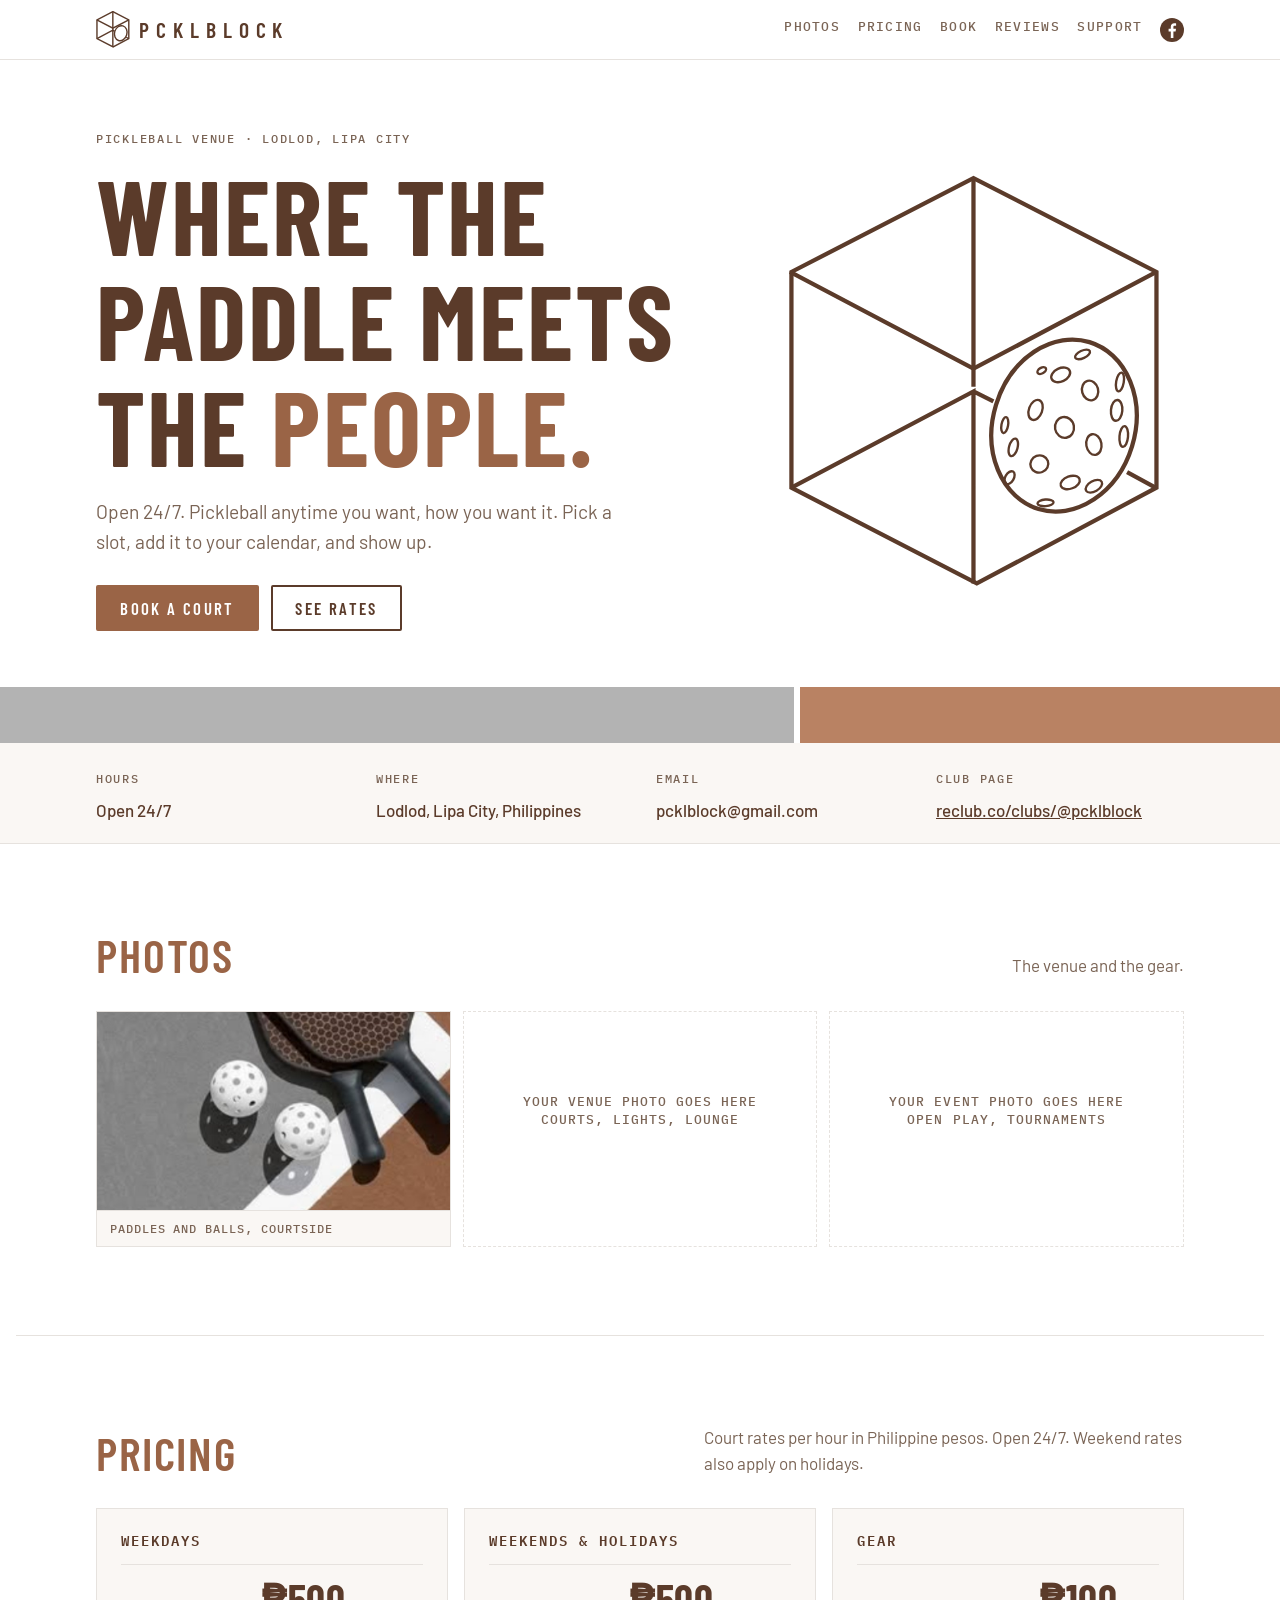
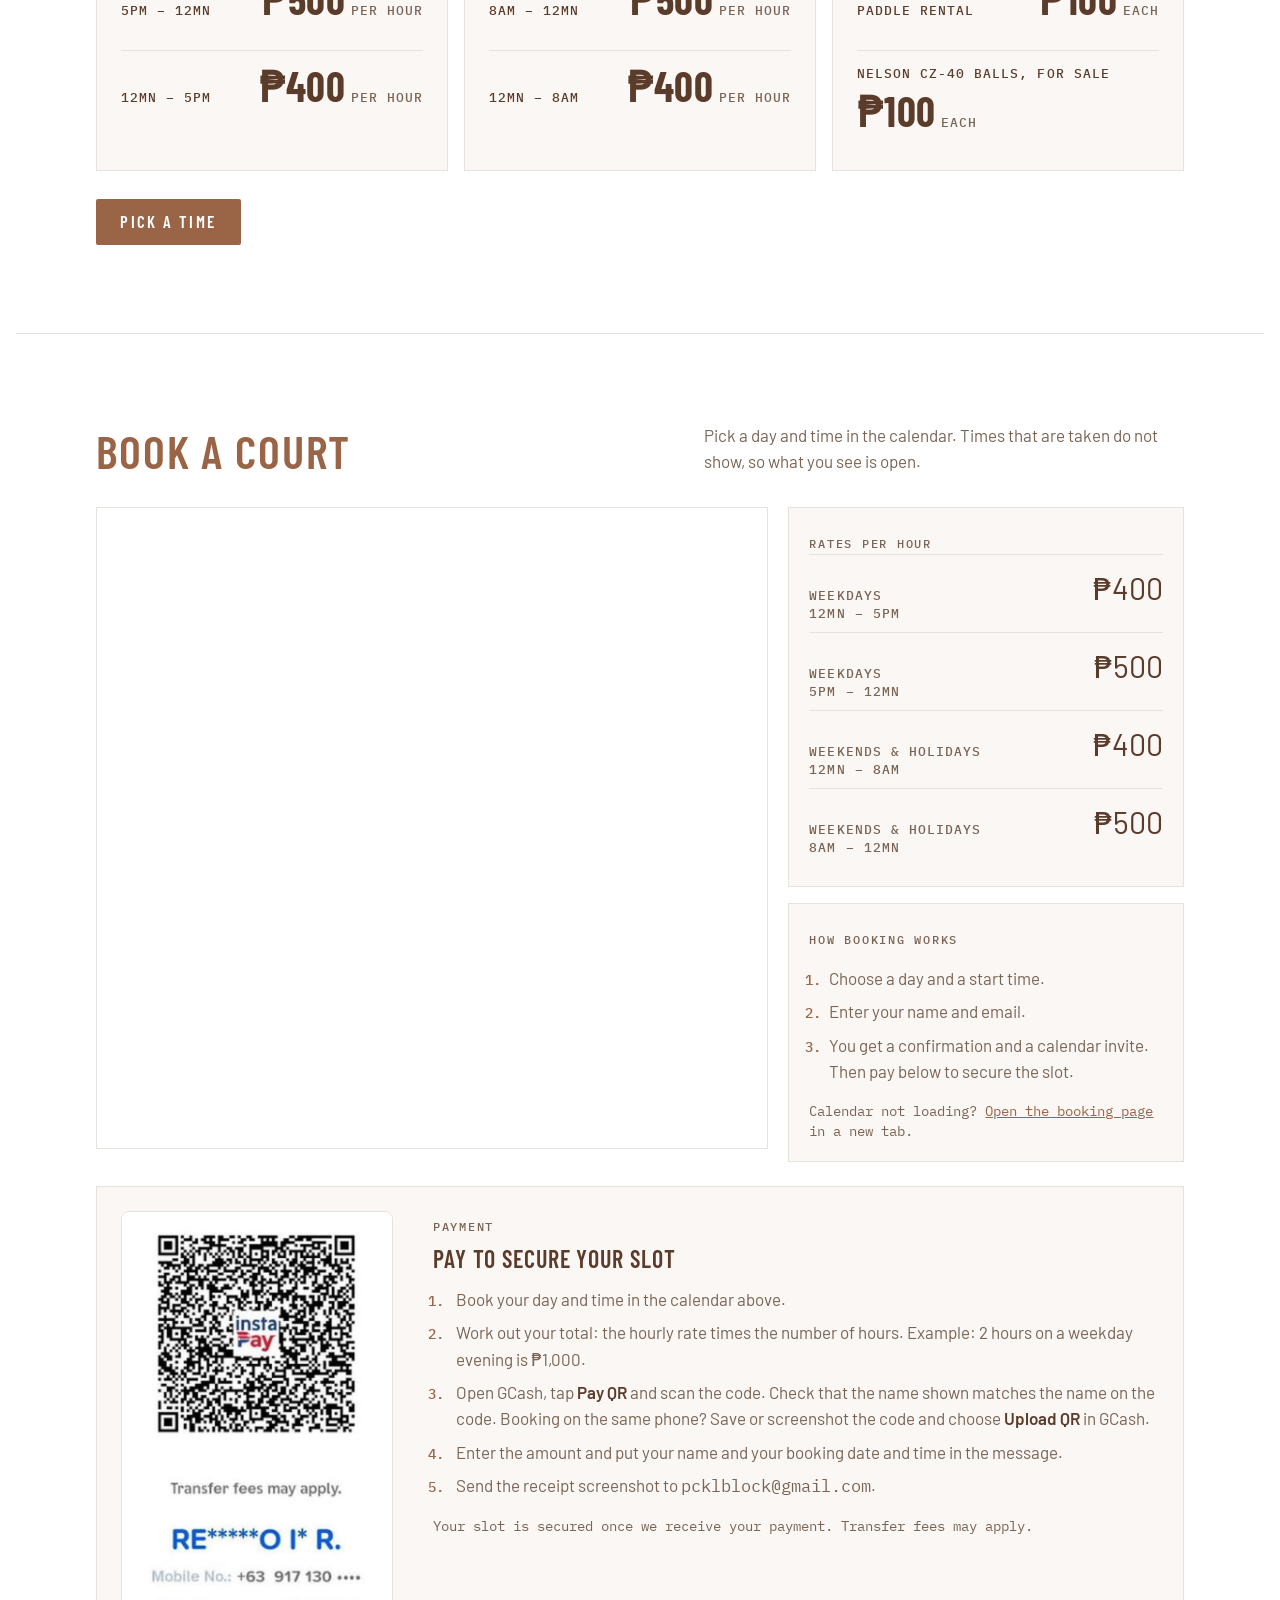
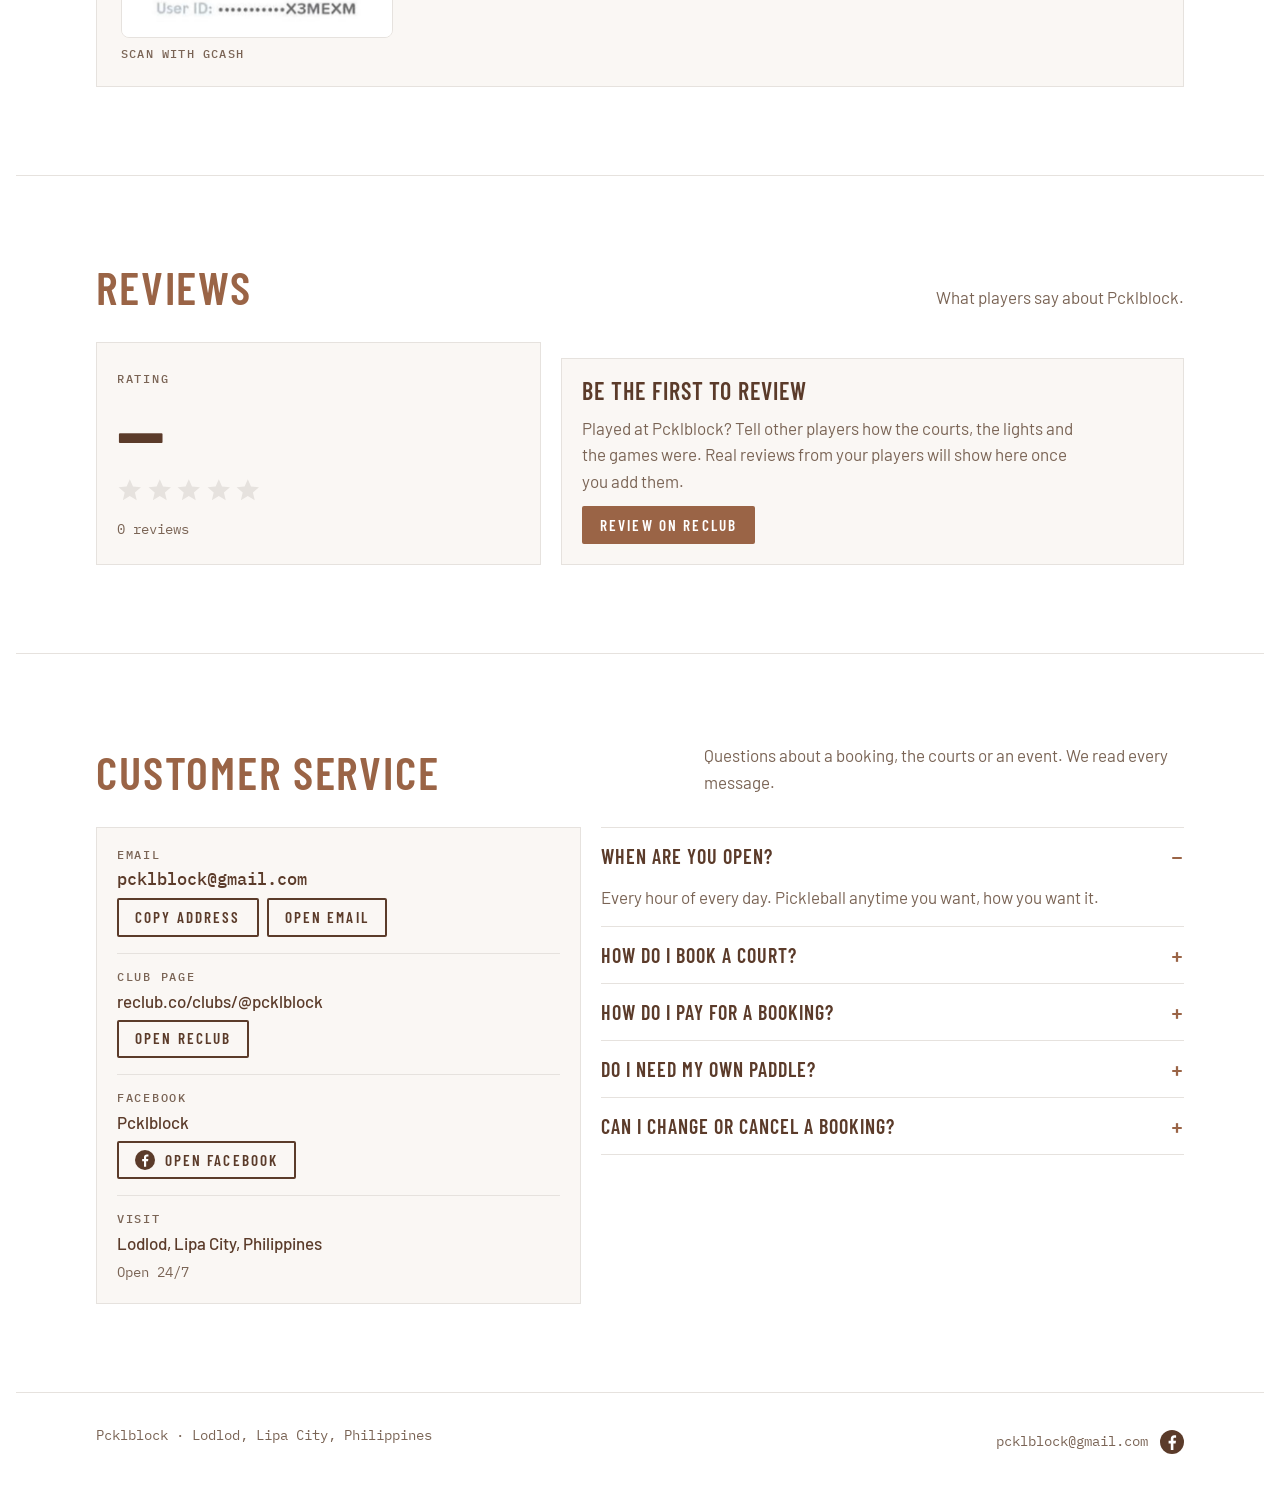
==== index.html @ 6ed1e43a "Add files via upload" ====
<!doctype html>
<html lang="en">
<head>
<meta charset="utf-8">
<meta name="viewport" content="width=device-width, initial-scale=1">
<title>Pcklblock</title>
<link rel="preconnect" href="https://fonts.googleapis.com">
<link rel="preconnect" href="https://fonts.gstatic.com" crossorigin>
<link rel="stylesheet" href="https://fonts.googleapis.com/css2?family=Barlow+Condensed:wght@500;600;700&family=Barlow:wght@400;500;600&family=IBM+Plex+Mono:wght@400;500&display=swap">
<link rel="stylesheet" href="styles.css">
</head>
<body>
<header class="top">
  <div class="wrap">
    <a class="brand" href="#top" aria-label="Pcklblock home">
      <svg class="" viewBox="270 100 810 890" fill="none" stroke="currentColor" stroke-width="34" stroke-linejoin="miter" aria-hidden="true">
<path d="M676,115L1062,313V768L683,970L292,768V313Z"/><path d="M289,313L676,517L1062,313"/><path d="M676,115V517M676,517V555M292,768L676,565V970M676,565L718,586M1000,735L1060,768"/>
<ellipse cx="867" cy="637" rx="150" ry="184" transform="rotate(17 867 637)" fill="var(--bg)"/></svg>
      Pcklblock
    </a>
    <nav aria-label="Sections">
      <a href="#photos">Photos</a>
      <a href="#pricing">Pricing</a>
      <a href="#book">Book</a>
      <a href="#reviews">Reviews</a>
      <a href="#support">Support</a>
      <a class="icon" href="https://www.facebook.com/p/Pcklblock-61586314826082/" target="_blank" rel="noopener" aria-label="Pcklblock on Facebook" title="Pcklblock on Facebook"><svg class="fb" viewBox="0 0 24 24" aria-hidden="true"><circle cx="12" cy="12" r="12" fill="currentColor"/><path d="M13.4 20v-6.6h2.2l.4-2.7h-2.6V9c0-.8.3-1.3 1.4-1.3h1.3V5.4c-.2 0-1-.1-1.9-.1-2 0-3.4 1.2-3.4 3.4v2H8.6v2.7h2.2V20z" fill="var(--bg)"/></svg></a>
    </nav>
  </div>
</header>

<main id="top">
  <section class="hero">
    <div class="wrap">
      <div>
        <p class="label">Pickleball venue &middot; Lodlod, Lipa City</p>
        <h1 style="margin-top:1rem">Where the paddle meets the <span>people.</span></h1>
        <p class="lede">Open 24/7. Pickleball anytime you want, how you want it. Pick a slot, add it to your calendar, and show up.</p>
        <div class="cta">
          <a class="btn primary" href="#book">Book a court</a>
          <a class="btn" href="#pricing">See rates</a>
        </div>
      </div>
      <svg class="mark" viewBox="270 100 810 890" fill="none" stroke="currentColor" stroke-width="9" stroke-linejoin="miter" role="img" aria-label="Pcklblock logo: a cube holding a pickleball">
<path d="M676,115L1062,313V768L683,970L292,768V313Z"/><path d="M289,313L676,517L1062,313"/><path d="M676,115V517M676,517V555M292,768L676,565V970M676,565L718,586M1000,735L1060,768"/>
<ellipse cx="867" cy="637" rx="150" ry="184" transform="rotate(17 867 637)" fill="var(--bg)"/><g stroke-width="5"><ellipse cx="906" cy="487" rx="17" ry="8" transform="rotate(-25 906 487)"/><ellipse cx="860" cy="530" rx="21" ry="14" transform="rotate(-25 860 530)"/><ellipse cx="922" cy="563" rx="17" ry="21" transform="rotate(-15 922 563)"/><ellipse cx="985" cy="545" rx="8" ry="20" transform="rotate(10 985 545)"/><ellipse cx="820" cy="521" rx="10" ry="6" transform="rotate(-30 820 521)"/><ellipse cx="868" cy="641" rx="20" ry="22" transform="rotate(-10 868 641)"/><ellipse cx="930" cy="677" rx="16" ry="22" transform="rotate(-10 930 677)"/><ellipse cx="978" cy="605" rx="12" ry="22" transform="rotate(5 978 605)"/><ellipse cx="993" cy="660" rx="9" ry="22" transform="rotate(5 993 660)"/><ellipse cx="807" cy="604" rx="14" ry="22" transform="rotate(20 807 604)"/><ellipse cx="742" cy="636" rx="7" ry="17" transform="rotate(10 742 636)"/><ellipse cx="760" cy="683" rx="9" ry="19" transform="rotate(15 760 683)"/><ellipse cx="815" cy="718" rx="19" ry="18" transform="rotate(-20 815 718)"/><ellipse cx="752" cy="747" rx="9" ry="15" transform="rotate(30 752 747)"/><ellipse cx="880" cy="757" rx="21" ry="13" transform="rotate(-20 880 757)"/><ellipse cx="930" cy="765" rx="19" ry="11" transform="rotate(-30 930 765)"/><ellipse cx="828" cy="800" rx="17" ry="7" transform="rotate(-5 828 800)"/></g></svg>
    </div>
  </section>
  <div class="band" aria-hidden="true"></div>

  <div class="facts">
    <div class="wrap">
      <div><span class="label">Hours</span><strong>Open 24/7</strong></div>
      <div><span class="label">Where</span><strong>Lodlod, Lipa City, Philippines</strong></div>
      <div><span class="label">Email</span><strong>pcklblock@gmail.com</strong></div>
      <div><span class="label">Club page</span><strong><a href="https://reclub.co/clubs/@pcklblock" target="_blank" rel="noopener">reclub.co/clubs/@pcklblock</a></strong></div>
    </div>
  </div>

  <section class="block" id="photos">
    <div class="wrap">
      <div class="head">
        <h2>Photos</h2>
        <p>The venue and the gear.</p>
      </div>
      <div class="gallery">
        <figure class="tile t-cover">
          <img alt="Two perforated pickleballs and two paddles on a clay-colored court beside a white line" src="[data-uri]">
          <figcaption>Paddles and balls, courtside</figcaption>
        </figure>
        <figure class="tile t-empty"><div class="ph">Your venue photo goes here<br>Courts, lights, lounge</div></figure>
        <figure class="tile t-empty"><div class="ph">Your event photo goes here<br>Open play, tournaments</div></figure>
      </div>
    </div>
  </section>

  <section class="block" id="pricing">
    <div class="wrap">
      <div class="head">
        <h2>Pricing</h2>
        <p>Court rates per hour in Philippine pesos. Open 24/7. Weekend rates also apply on holidays.</p>
      </div>
      <div class="plans">
        <article class="plan">
          <span class="label">Weekdays</span>
          <div class="rate-row"><span class="when">5PM &ndash; 12MN</span><span class="price">&#8369;500<small>per hour</small></span></div>
          <div class="rate-row"><span class="when">12MN &ndash; 5PM</span><span class="price">&#8369;400<small>per hour</small></span></div>
        </article>
        <article class="plan">
          <span class="label">Weekends &amp; holidays</span>
          <div class="rate-row"><span class="when">8AM &ndash; 12MN</span><span class="price">&#8369;500<small>per hour</small></span></div>
          <div class="rate-row"><span class="when">12MN &ndash; 8AM</span><span class="price">&#8369;400<small>per hour</small></span></div>
        </article>
        <article class="plan">
          <span class="label">Gear</span>
          <div class="rate-row"><span class="when">Paddle rental</span><span class="price">&#8369;100<small>each</small></span></div>
          <div class="rate-row"><span class="when">Nelson CZ-40 balls, for sale</span><span class="price">&#8369;100<small>each</small></span></div>
        </article>
      </div>
      <div class="cta"><a class="btn primary" href="#book">Pick a time</a></div>
    </div>
  </section>

  <section class="block" id="book">
    <div class="wrap">
      <div class="head">
        <h2>Book a court</h2>
        <p>Pick a day and time in the calendar. Times that are taken do not show, so what you see is open.</p>
      </div>
      <div class="booking">
        <div class="frame">
          <!-- Google Calendar Appointment Scheduling begin -->
          <iframe src="https://calendar.google.com/calendar/appointments/schedules/AcZssZ33MS-bs9n5HeXCeqqjGtUNcTDtcI3tjPMm9RvrgCC8sg1Amd3xCSAu9r1rN7k6KnxW2vTR-kkW?gv=true" title="Pcklblock court booking calendar" style="border: 0" width="100%" height="600" frameborder="0"></iframe>
          <!-- end Google Calendar Appointment Scheduling -->
        </div>
        <div class="aside">
          <div class="panel">
            <span class="label">Rates per hour</span>
            <div class="rate-row compact"><span class="when">Weekdays<br>12MN &ndash; 5PM</span><span class="price">&#8369;400</span></div>
            <div class="rate-row compact"><span class="when">Weekdays<br>5PM &ndash; 12MN</span><span class="price">&#8369;500</span></div>
            <div class="rate-row compact"><span class="when">Weekends &amp; holidays<br>12MN &ndash; 8AM</span><span class="price">&#8369;400</span></div>
            <div class="rate-row compact"><span class="when">Weekends &amp; holidays<br>8AM &ndash; 12MN</span><span class="price">&#8369;500</span></div>
          </div>
          <div class="panel">
            <span class="label">How booking works</span>
            <ol class="steps">
              <li>Choose a day and a start time.</li>
              <li>Enter your name and email.</li>
              <li>You get a confirmation and a calendar invite. Then pay below to secure the slot.</li>
            </ol>
            <p class="note">Calendar not loading? <a href="https://calendar.google.com/calendar/appointments/schedules/AcZssZ33MS-bs9n5HeXCeqqjGtUNcTDtcI3tjPMm9RvrgCC8sg1Amd3xCSAu9r1rN7k6KnxW2vTR-kkW?gv=true" target="_blank" rel="noopener">Open the booking page</a> in a new tab.</p>
          </div>
        </div>
      </div>

      <div class="pay" id="pay">
        <figure class="qr">
          <img alt="GCash QR code for Pcklblock payments" src="[data-uri]">
          <figcaption>Scan with GCash</figcaption>
        </figure>
        <div>
          <span class="label">Payment</span>
          <h3 style="margin-top:.6rem">Pay to secure your slot</h3>
          <ol class="steps pay-steps">
            <li>Book your day and time in the calendar above.</li>
            <li>Work out your total: the hourly rate times the number of hours. Example: 2 hours on a weekday evening is &#8369;1,000.</li>
            <li>Open GCash, tap <strong>Pay QR</strong> and scan the code. Check that the name shown matches the name on the code. Booking on the same phone? Save or screenshot the code and choose <strong>Upload QR</strong> in GCash.</li>
            <li>Enter the amount and put your name and your booking date and time in the message.</li>
            <li>Send the receipt screenshot to <span class="mono">pcklblock@gmail.com</span>.</li>
          </ol>
          <p class="note">Your slot is secured once we receive your payment. Transfer fees may apply.</p>
        </div>
      </div>
    </div>
  </section>

  <section class="block" id="reviews">
    <div class="wrap">
      <div class="head">
        <h2>Reviews</h2>
        <p>What players say about Pcklblock.</p>
      </div>
      <div class="reviews">
        <div class="panel">
          <span class="label">Rating</span>
          <div class="score">&mdash;</div>
          <div class="stars" aria-label="No ratings yet">
            <svg viewBox="0 0 24 24" fill="currentColor"><path d="m12 2 3 6.9 7.5.7-5.7 4.9 1.7 7.3L12 17.8 5.5 21.8l1.7-7.3L1.5 9.6l7.5-.7z"/></svg>
            <svg viewBox="0 0 24 24" fill="currentColor"><path d="m12 2 3 6.9 7.5.7-5.7 4.9 1.7 7.3L12 17.8 5.5 21.8l1.7-7.3L1.5 9.6l7.5-.7z"/></svg>
            <svg viewBox="0 0 24 24" fill="currentColor"><path d="m12 2 3 6.9 7.5.7-5.7 4.9 1.7 7.3L12 17.8 5.5 21.8l1.7-7.3L1.5 9.6l7.5-.7z"/></svg>
            <svg viewBox="0 0 24 24" fill="currentColor"><path d="m12 2 3 6.9 7.5.7-5.7 4.9 1.7 7.3L12 17.8 5.5 21.8l1.7-7.3L1.5 9.6l7.5-.7z"/></svg>
            <svg viewBox="0 0 24 24" fill="currentColor"><path d="m12 2 3 6.9 7.5.7-5.7 4.9 1.7 7.3L12 17.8 5.5 21.8l1.7-7.3L1.5 9.6l7.5-.7z"/></svg>
          </div>
          <p class="note">0 reviews</p>
        </div>
        <div class="panel empty">
          <h3>Be the first to review</h3>
          <p>Played at Pcklblock? Tell other players how the courts, the lights and the games were. Real reviews from your players will show here once you add them.</p>
          <div class="row"><a class="btn small primary" href="https://reclub.co/clubs/@pcklblock" target="_blank" rel="noopener">Review on ReClub</a></div>
        </div>
      </div>
    </div>
  </section>

  <section class="block" id="support">
    <div class="wrap">
      <div class="head">
        <h2>Customer service</h2>
        <p>Questions about a booking, the courts or an event. We read every message.</p>
      </div>
      <div class="support">
        <div class="panel channels">
          <div class="channel">
            <span class="label">Email</span>
            <span class="val mono" id="mailtxt">pcklblock@gmail.com</span>
            <div class="row"><button class="btn small" type="button" id="copymail">Copy address</button><a class="btn small" href="mailto:pcklblock@gmail.com">Open email</a></div>
          </div>
          <div class="channel">
            <span class="label">Club page</span>
            <span class="val">reclub.co/clubs/@pcklblock</span>
            <div class="row"><a class="btn small" href="https://reclub.co/clubs/@pcklblock" target="_blank" rel="noopener">Open ReClub</a></div>
          </div>
          <div class="channel">
            <span class="label">Facebook</span>
            <span class="val">Pcklblock</span>
            <div class="row"><a class="btn small fb-btn" href="https://www.facebook.com/p/Pcklblock-61586314826082/" target="_blank" rel="noopener" aria-label="Open Pcklblock on Facebook"><svg class="fb" viewBox="0 0 24 24" aria-hidden="true"><circle cx="12" cy="12" r="12" fill="currentColor"/><path d="M13.4 20v-6.6h2.2l.4-2.7h-2.6V9c0-.8.3-1.3 1.4-1.3h1.3V5.4c-.2 0-1-.1-1.9-.1-2 0-3.4 1.2-3.4 3.4v2H8.6v2.7h2.2V20z" fill="var(--bg)"/></svg><span>Open Facebook</span></a></div>
          </div>
          <div class="channel">
            <span class="label">Visit</span>
            <span class="val">Lodlod, Lipa City, Philippines</span>
            <span class="note" style="margin:0">Open 24/7</span>
          </div>
        </div>
        <div>
          <details open><summary>When are you open?</summary><p>Every hour of every day. Pickleball anytime you want, how you want it.</p></details>
          <details><summary>How do I book a court?</summary><p>Pick a day and start time in the booking calendar and enter your name and email. You get a confirmation and a calendar invite right away. Weekday and weekend rates apply.</p></details>
          <details><summary>How do I pay for a booking?</summary><p>After you book, pay by GCash. Scan the QR code in the booking section, send the amount for your hours, and email the receipt screenshot to pcklblock@gmail.com. Your slot is secured once we receive payment.</p></details>
          <details><summary>Do I need my own paddle?</summary><p>No. Paddles can be rented at the venue for &#8369;100 each. Tell us in the note on your request and we will have them ready. Nelson CZ-40 balls are also for sale at &#8369;100 each.</p></details>
          <details><summary>Can I change or cancel a booking?</summary><p>Yes. You can go to your email confirmation to cancel or change your appointment. If you need assistance, please email us at pcklblock@gmail.com.</p></details>
        </div>
      </div>
    </div>
  </section>
</main>

<footer>
  <div class="wrap">
    <span>Pcklblock &middot; Lodlod, Lipa City, Philippines</span>
    <span class="foot-links">pcklblock@gmail.com <a class="icon" href="https://www.facebook.com/p/Pcklblock-61586314826082/" target="_blank" rel="noopener" aria-label="Pcklblock on Facebook" title="Pcklblock on Facebook"><svg class="fb" viewBox="0 0 24 24" aria-hidden="true"><circle cx="12" cy="12" r="12" fill="currentColor"/><path d="M13.4 20v-6.6h2.2l.4-2.7h-2.6V9c0-.8.3-1.3 1.4-1.3h1.3V5.4c-.2 0-1-.1-1.9-.1-2 0-3.4 1.2-3.4 3.4v2H8.6v2.7h2.2V20z" fill="var(--bg)"/></svg></a></span>
  </div>
</footer>
</body>
</html>
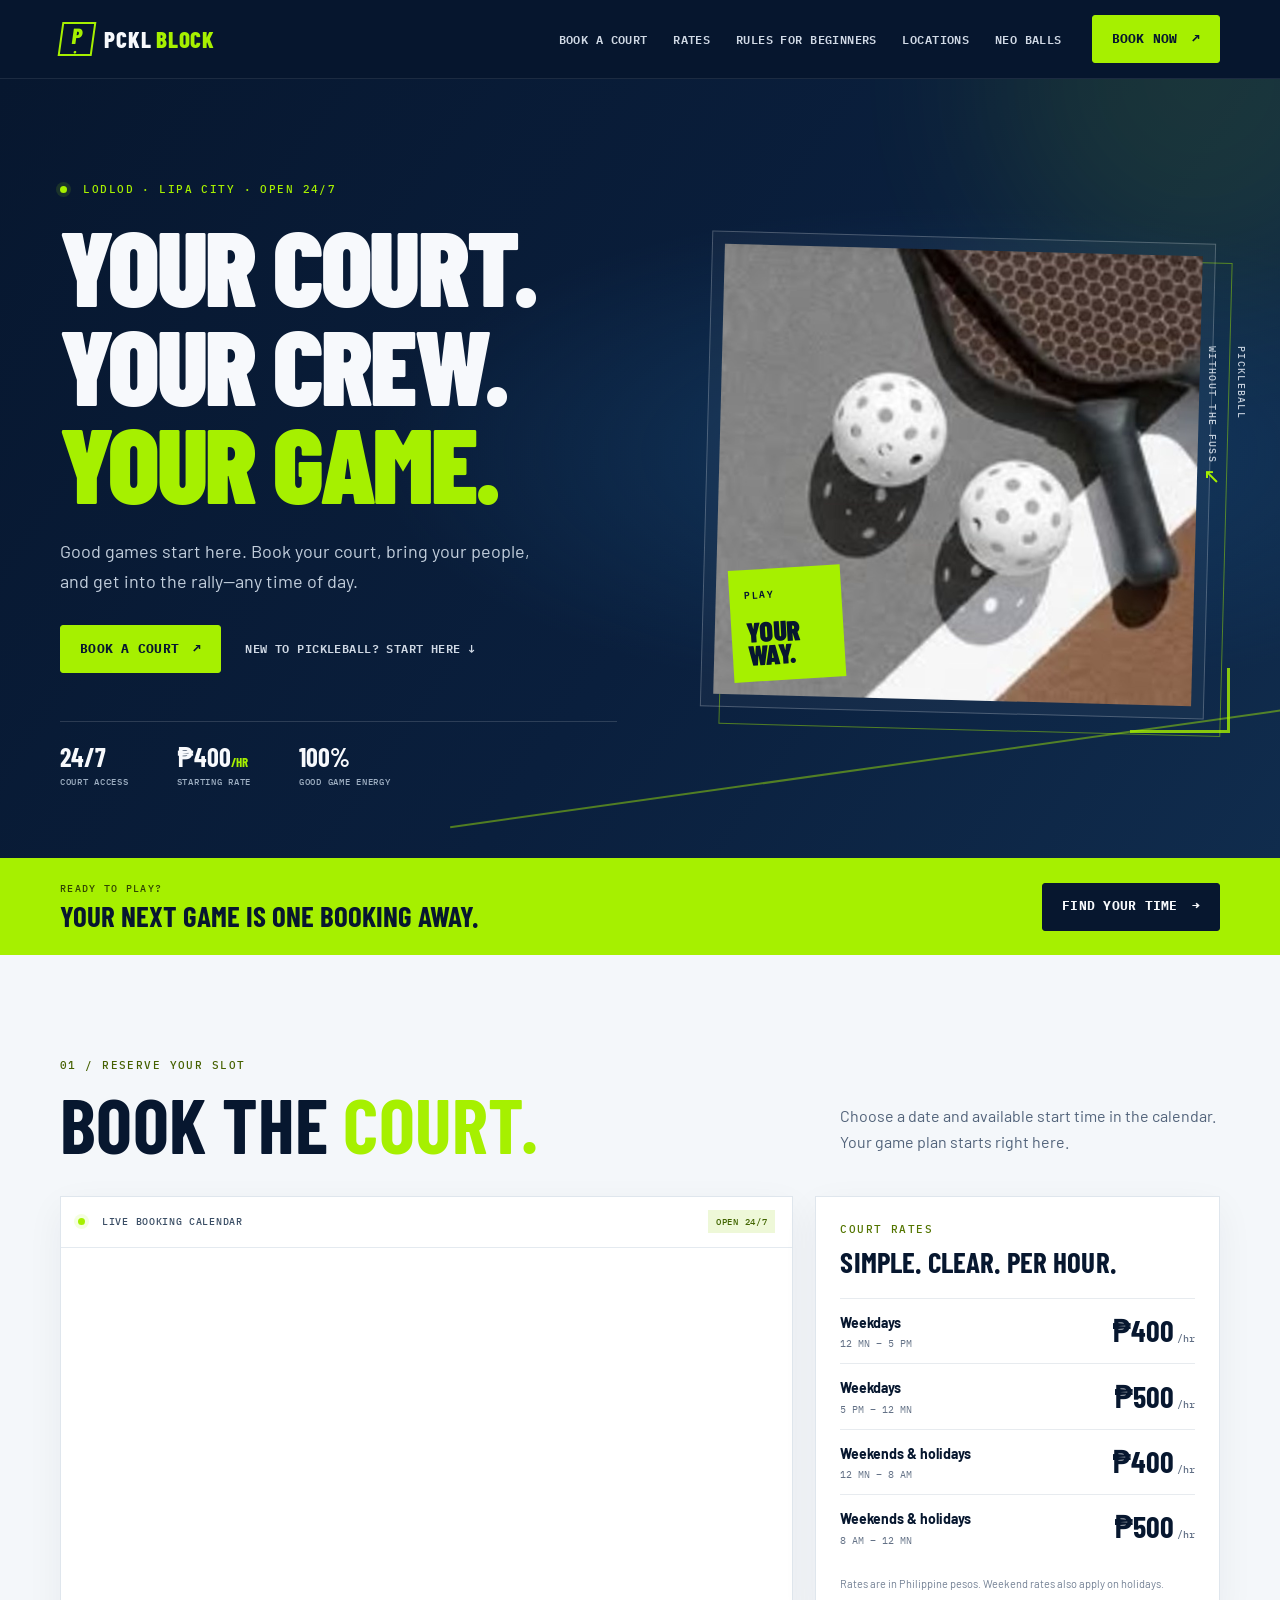
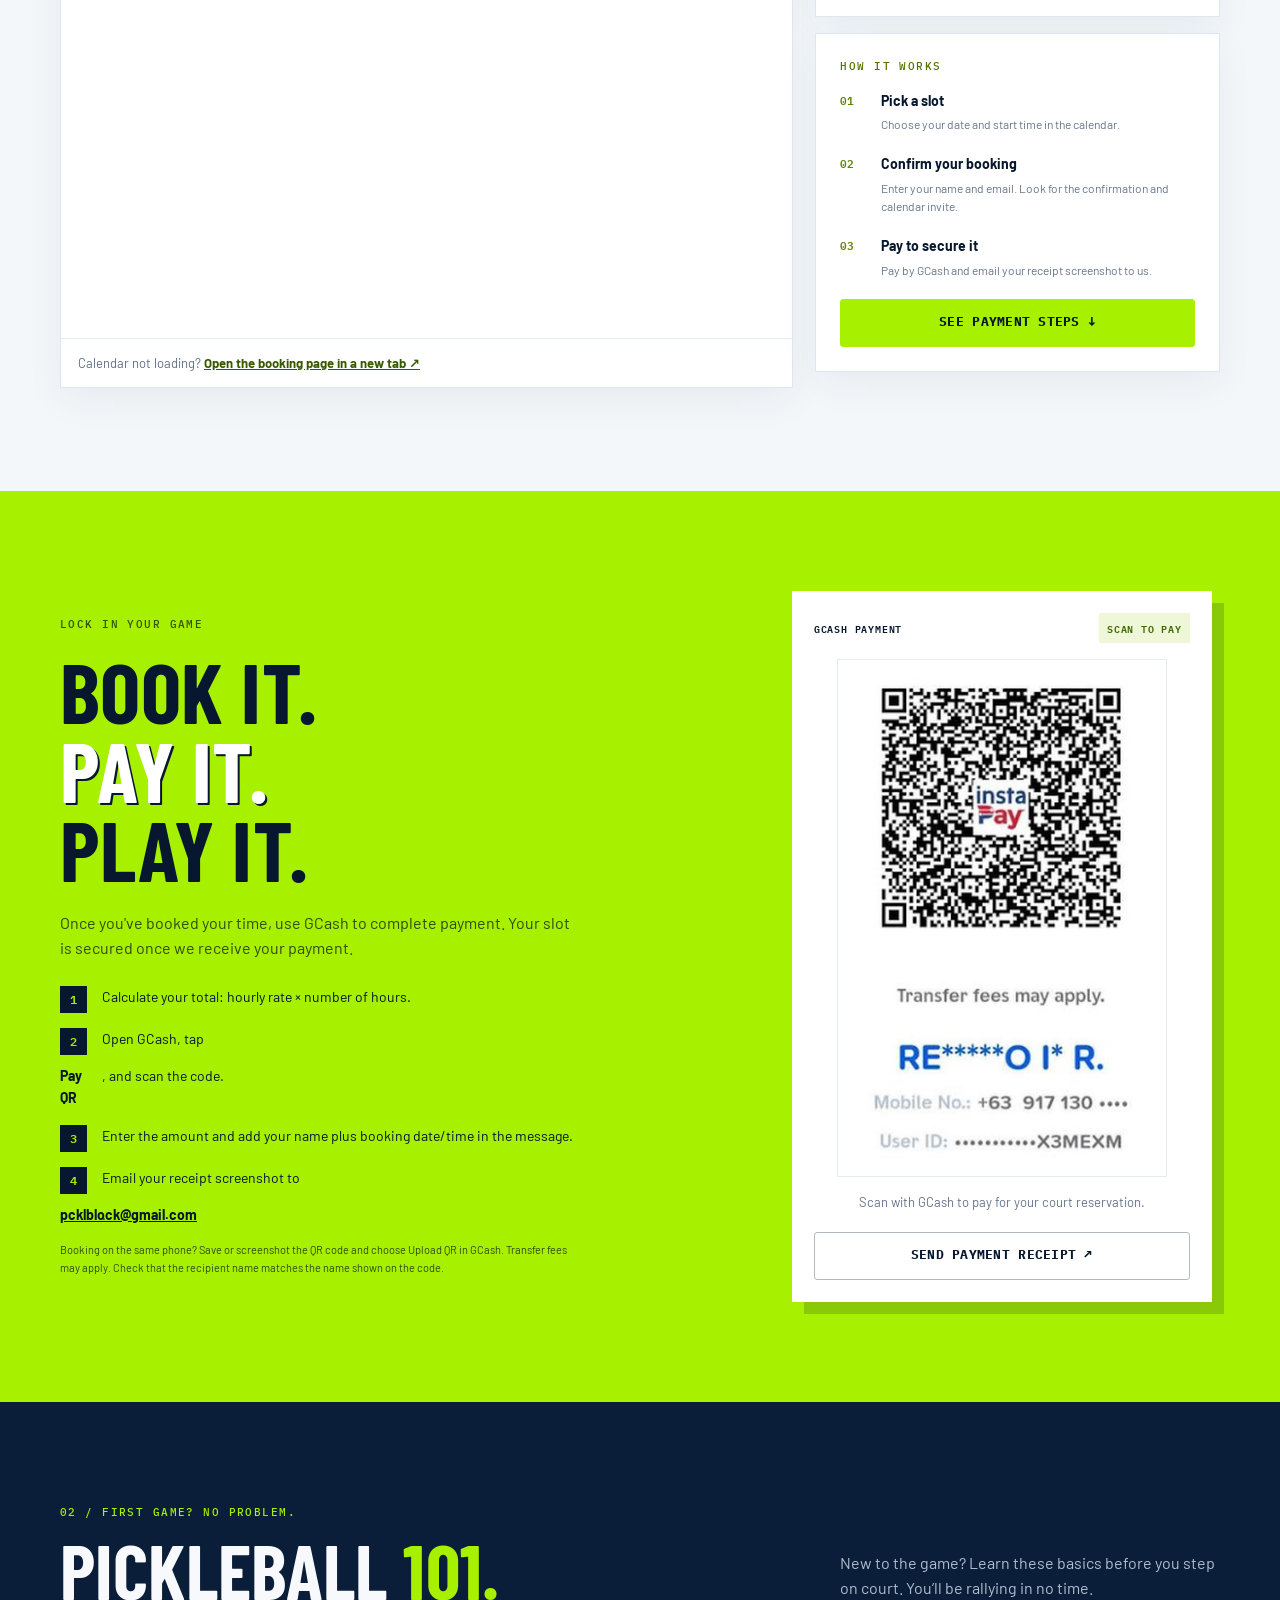
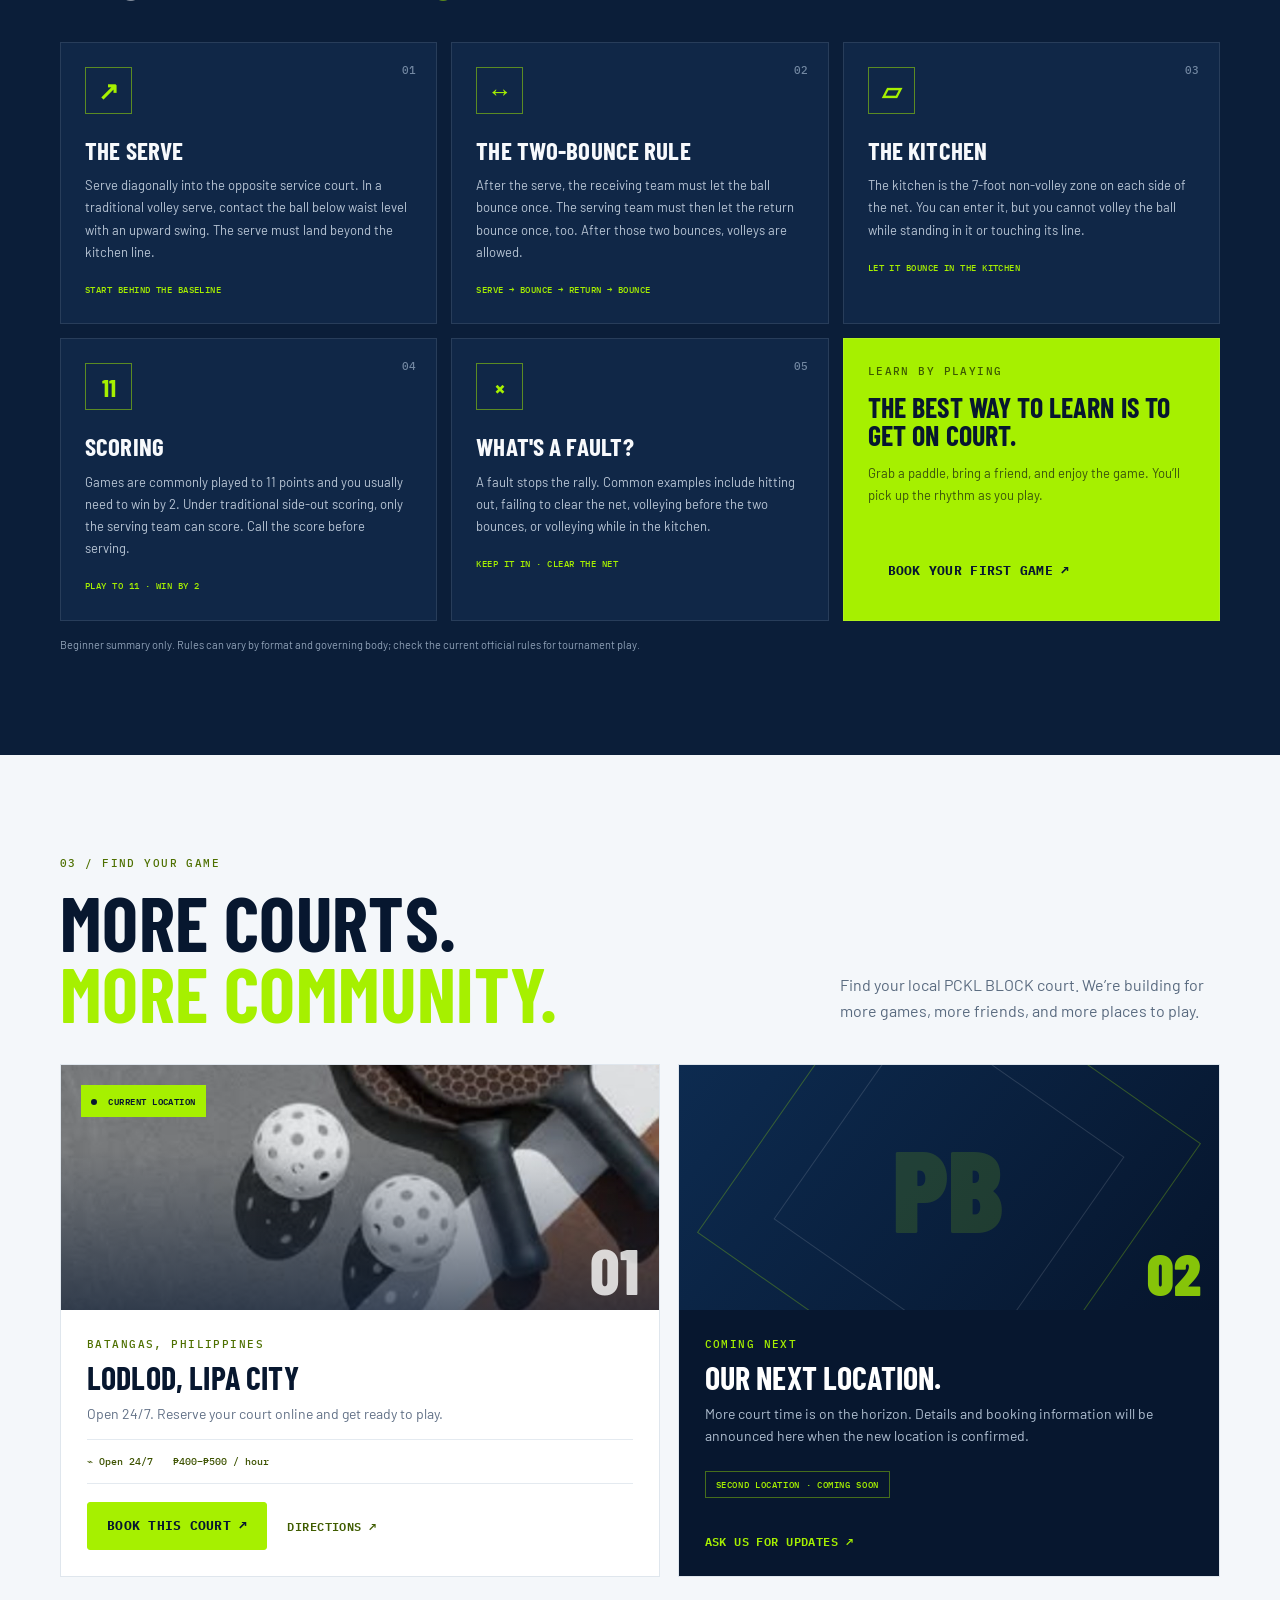
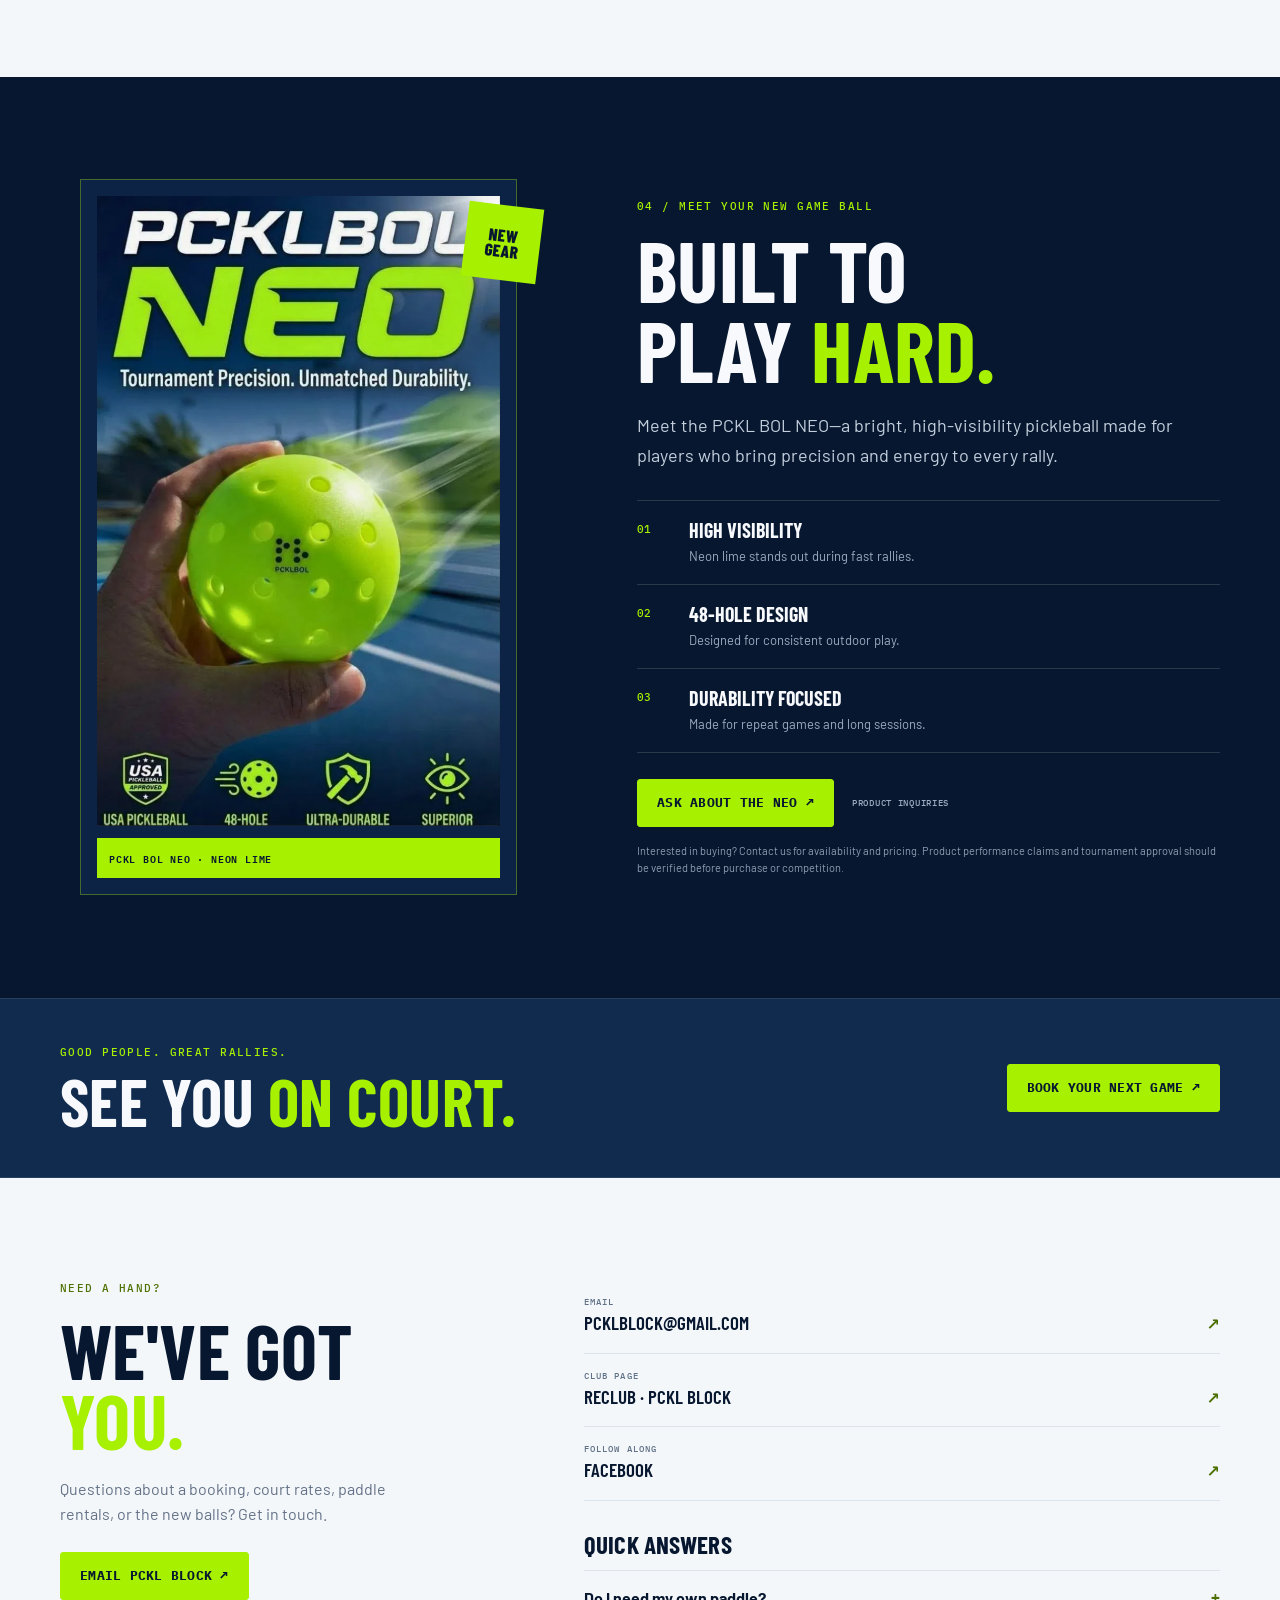
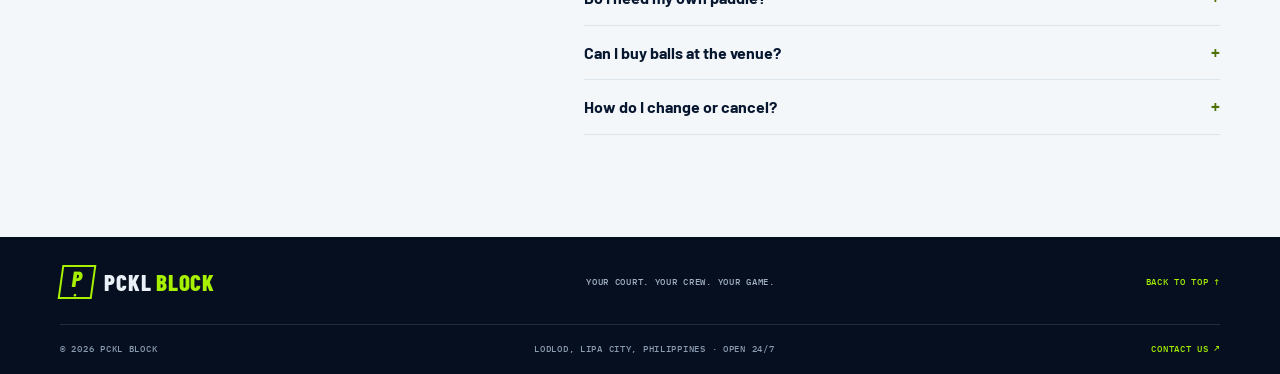
==== commit d9743ad9: "Add files via upload" ====
--- a/index.html
+++ b/index.html
@@ -3,231 +3,120 @@
 <head>
 <meta charset="utf-8">
 <meta name="viewport" content="width=device-width, initial-scale=1">
-<title>Pcklblock</title>
+<meta name="theme-color" content="#07172f">
+<meta name="description" content="Book a pickleball court at PCKL BLOCK in Lodlod, Lipa City. Open 24/7 with clear court rates, paddle rentals, beginner rules, and PCKL BOL NEO balls.">
+<title>PCKL BLOCK | Book a Court in Lipa City</title>
 <link rel="preconnect" href="https://fonts.googleapis.com">
 <link rel="preconnect" href="https://fonts.gstatic.com" crossorigin>
-<link rel="stylesheet" href="https://fonts.googleapis.com/css2?family=Barlow+Condensed:wght@500;600;700&family=Barlow:wght@400;500;600&family=IBM+Plex+Mono:wght@400;500&display=swap">
+<link href="https://fonts.googleapis.com/css2?family=Barlow+Condensed:wght@500;600;700;800;900&family=Barlow:wght@400;500;600;700&family=IBM+Plex+Mono:wght@400;500;600&display=swap" rel="stylesheet">
 <link rel="stylesheet" href="styles.css">
 </head>
 <body>
-<header class="top">
-  <div class="wrap">
-    <a class="brand" href="#top" aria-label="Pcklblock home">
-      <svg class="" viewBox="270 100 810 890" fill="none" stroke="currentColor" stroke-width="34" stroke-linejoin="miter" aria-hidden="true">
-<path d="M676,115L1062,313V768L683,970L292,768V313Z"/><path d="M289,313L676,517L1062,313"/><path d="M676,115V517M676,517V555M292,768L676,565V970M676,565L718,586M1000,735L1060,768"/>
-<ellipse cx="867" cy="637" rx="150" ry="184" transform="rotate(17 867 637)" fill="var(--bg)"/></svg>
-      Pcklblock
-    </a>
-    <nav aria-label="Sections">
-      <a href="#photos">Photos</a>
-      <a href="#pricing">Pricing</a>
-      <a href="#book">Book</a>
-      <a href="#reviews">Reviews</a>
-      <a href="#support">Support</a>
-      <a class="icon" href="https://www.facebook.com/p/Pcklblock-61586314826082/" target="_blank" rel="noopener" aria-label="Pcklblock on Facebook" title="Pcklblock on Facebook"><svg class="fb" viewBox="0 0 24 24" aria-hidden="true"><circle cx="12" cy="12" r="12" fill="currentColor"/><path d="M13.4 20v-6.6h2.2l.4-2.7h-2.6V9c0-.8.3-1.3 1.4-1.3h1.3V5.4c-.2 0-1-.1-1.9-.1-2 0-3.4 1.2-3.4 3.4v2H8.6v2.7h2.2V20z" fill="var(--bg)"/></svg></a>
+<a class="skip-link" href="#main">Skip to content</a>
+<header class="site-header">
+  <div class="container nav-wrap">
+    <a class="brand" href="#top" aria-label="PCKL BLOCK home"><span class="brand-mark" aria-hidden="true">P<span>•</span></span><span>PCKL<span class="brand-light">BLOCK</span></span></a>
+    <button class="menu-toggle" aria-expanded="false" aria-controls="main-nav" aria-label="Toggle navigation"><span></span><span></span><span></span></button>
+    <nav id="main-nav" class="main-nav" aria-label="Main navigation">
+      <a href="#book">Book a court</a><a href="#rates">Rates</a><a href="#basics">Rules for beginners</a><a href="#locations">Locations</a><a href="#neo">NEO balls</a>
     </nav>
+    <a class="button button-lime nav-cta" href="#book">Book now <span aria-hidden="true">↗</span></a>
   </div>
 </header>
 
-<main id="top">
-  <section class="hero">
-    <div class="wrap">
-      <div>
-        <p class="label">Pickleball venue &middot; Lodlod, Lipa City</p>
-        <h1 style="margin-top:1rem">Where the paddle meets the <span>people.</span></h1>
-        <p class="lede">Open 24/7. Pickleball anytime you want, how you want it. Pick a slot, add it to your calendar, and show up.</p>
-        <div class="cta">
-          <a class="btn primary" href="#book">Book a court</a>
-          <a class="btn" href="#pricing">See rates</a>
-        </div>
-      </div>
-      <svg class="mark" viewBox="270 100 810 890" fill="none" stroke="currentColor" stroke-width="9" stroke-linejoin="miter" role="img" aria-label="Pcklblock logo: a cube holding a pickleball">
-<path d="M676,115L1062,313V768L683,970L292,768V313Z"/><path d="M289,313L676,517L1062,313"/><path d="M676,115V517M676,517V555M292,768L676,565V970M676,565L718,586M1000,735L1060,768"/>
-<ellipse cx="867" cy="637" rx="150" ry="184" transform="rotate(17 867 637)" fill="var(--bg)"/><g stroke-width="5"><ellipse cx="906" cy="487" rx="17" ry="8" transform="rotate(-25 906 487)"/><ellipse cx="860" cy="530" rx="21" ry="14" transform="rotate(-25 860 530)"/><ellipse cx="922" cy="563" rx="17" ry="21" transform="rotate(-15 922 563)"/><ellipse cx="985" cy="545" rx="8" ry="20" transform="rotate(10 985 545)"/><ellipse cx="820" cy="521" rx="10" ry="6" transform="rotate(-30 820 521)"/><ellipse cx="868" cy="641" rx="20" ry="22" transform="rotate(-10 868 641)"/><ellipse cx="930" cy="677" rx="16" ry="22" transform="rotate(-10 930 677)"/><ellipse cx="978" cy="605" rx="12" ry="22" transform="rotate(5 978 605)"/><ellipse cx="993" cy="660" rx="9" ry="22" transform="rotate(5 993 660)"/><ellipse cx="807" cy="604" rx="14" ry="22" transform="rotate(20 807 604)"/><ellipse cx="742" cy="636" rx="7" ry="17" transform="rotate(10 742 636)"/><ellipse cx="760" cy="683" rx="9" ry="19" transform="rotate(15 760 683)"/><ellipse cx="815" cy="718" rx="19" ry="18" transform="rotate(-20 815 718)"/><ellipse cx="752" cy="747" rx="9" ry="15" transform="rotate(30 752 747)"/><ellipse cx="880" cy="757" rx="21" ry="13" transform="rotate(-20 880 757)"/><ellipse cx="930" cy="765" rx="19" ry="11" transform="rotate(-30 930 765)"/><ellipse cx="828" cy="800" rx="17" ry="7" transform="rotate(-5 828 800)"/></g></svg>
+<main id="main">
+<section class="hero" id="top">
+  <div class="hero-glow"></div>
+  <div class="container hero-grid">
+    <div class="hero-copy">
+      <p class="eyebrow"><span class="pulse"></span> LODLOD · LIPA CITY · OPEN 24/7</p>
+      <h1>YOUR COURT.<br>YOUR CREW.<br><span>YOUR GAME.</span></h1>
+      <p class="hero-lede">Good games start here. Book your court, bring your people, and get into the rally—any time of day.</p>
+      <div class="hero-actions"><a class="button button-lime" href="#book">Book a court <span aria-hidden="true">↗</span></a><a class="text-link" href="#basics">New to pickleball? Start here <span aria-hidden="true">↓</span></a></div>
+      <div class="hero-meta"><div><strong>24/7</strong><span>COURT ACCESS</span></div><div><strong>₱400<span class="rate-unit">/HR</span></strong><span>STARTING RATE</span></div><div><strong>100%</strong><span>GOOD GAME ENERGY</span></div></div>
     </div>
-  </section>
-  <div class="band" aria-hidden="true"></div>
-
-  <div class="facts">
-    <div class="wrap">
-      <div><span class="label">Hours</span><strong>Open 24/7</strong></div>
-      <div><span class="label">Where</span><strong>Lodlod, Lipa City, Philippines</strong></div>
-      <div><span class="label">Email</span><strong>pcklblock@gmail.com</strong></div>
-      <div><span class="label">Club page</span><strong><a href="https://reclub.co/clubs/@pcklblock" target="_blank" rel="noopener">reclub.co/clubs/@pcklblock</a></strong></div>
+    <div class="hero-visual">
+      <div class="visual-frame"><img src="assets/venue-photo.jpg" alt="Pickleball paddles and perforated balls on a court"><div class="image-stamp"><span>PLAY</span><b>YOUR<br>WAY.</b></div></div>
+      <div class="hero-side-note">PICKLEBALL<br>WITHOUT THE FUSS <span>↙</span></div>
+      <div class="court-lines" aria-hidden="true"></div>
     </div>
   </div>
+</section>
 
-  <section class="block" id="photos">
-    <div class="wrap">
-      <div class="head">
-        <h2>Photos</h2>
-        <p>The venue and the gear.</p>
-      </div>
-      <div class="gallery">
-        <figure class="tile t-cover">
-          <img alt="Two perforated pickleballs and two paddles on a clay-colored court beside a white line" src="[data-uri]">
-          <figcaption>Paddles and balls, courtside</figcaption>
-        </figure>
-        <figure class="tile t-empty"><div class="ph">Your venue photo goes here<br>Courts, lights, lounge</div></figure>
-        <figure class="tile t-empty"><div class="ph">Your event photo goes here<br>Open play, tournaments</div></figure>
-      </div>
+<section class="booking-strip">
+ <div class="container booking-strip-inner"><div><span class="mini-label">READY TO PLAY?</span><strong>Your next game is one booking away.</strong></div><a class="button button-dark" href="#book">Find your time <span aria-hidden="true">→</span></a></div>
+</section>
+
+<section class="section booking-section" id="book">
+ <div class="container">
+  <div class="section-heading"><div><p class="eyebrow">01 / RESERVE YOUR SLOT</p><h2>BOOK THE <span>COURT.</span></h2></div><p>Choose a date and available start time in the calendar. Your game plan starts right here.</p></div>
+  <div class="booking-layout">
+   <div class="calendar-card"><div class="card-topline"><span class="live-dot"></span><span>LIVE BOOKING CALENDAR</span><span class="open-tag">OPEN 24/7</span></div><div class="calendar-frame"><iframe title="PCKL BLOCK court booking calendar" src="https://calendar.google.com/calendar/appointments/schedules/AcZssZ33MS-bs9n5HeXCeqqjGtUNcTDtcI3tjPMm9RvrgCC8sg1Amd3xCSAu9r1rN7k6KnxW2vTR-kkW?gv=true" loading="lazy"></iframe></div><div class="calendar-fallback">Calendar not loading? <a href="https://calendar.google.com/calendar/appointments/schedules/AcZssZ33MS-bs9n5HeXCeqqjGtUNcTDtcI3tjPMm9RvrgCC8sg1Amd3xCSAu9r1rN7k6KnxW2vTR-kkW?gv=true" target="_blank" rel="noopener">Open the booking page in a new tab ↗</a></div></div>
+   <aside class="booking-aside">
+    <div class="info-card rate-card" id="rates"><p class="eyebrow">COURT RATES</p><h3>Simple. Clear. Per hour.</h3>
+      <div class="rate-line"><div><strong>Weekdays</strong><span>12 MN – 5 PM</span></div><b>₱400<small>/hr</small></b></div>
+      <div class="rate-line"><div><strong>Weekdays</strong><span>5 PM – 12 MN</span></div><b>₱500<small>/hr</small></b></div>
+      <div class="rate-line"><div><strong>Weekends & holidays</strong><span>12 MN – 8 AM</span></div><b>₱400<small>/hr</small></b></div>
+      <div class="rate-line"><div><strong>Weekends & holidays</strong><span>8 AM – 12 MN</span></div><b>₱500<small>/hr</small></b></div>
+      <p class="fine-print">Rates are in Philippine pesos. Weekend rates also apply on holidays.</p>
     </div>
-  </section>
+    <div class="info-card"><p class="eyebrow">HOW IT WORKS</p><ol class="steps"><li><span>01</span><div><strong>Pick a slot</strong><p>Choose your date and start time in the calendar.</p></div></li><li><span>02</span><div><strong>Confirm your booking</strong><p>Enter your name and email. Look for the confirmation and calendar invite.</p></div></li><li><span>03</span><div><strong>Pay to secure it</strong><p>Pay by GCash and email your receipt screenshot to us.</p></div></li></ol><a class="button button-lime button-full" href="#payment">See payment steps ↓</a></div>
+   </aside>
+  </div>
+ </div>
+</section>
 
-  <section class="block" id="pricing">
-    <div class="wrap">
-      <div class="head">
-        <h2>Pricing</h2>
-        <p>Court rates per hour in Philippine pesos. Open 24/7. Weekend rates also apply on holidays.</p>
-      </div>
-      <div class="plans">
-        <article class="plan">
-          <span class="label">Weekdays</span>
-          <div class="rate-row"><span class="when">5PM &ndash; 12MN</span><span class="price">&#8369;500<small>per hour</small></span></div>
-          <div class="rate-row"><span class="when">12MN &ndash; 5PM</span><span class="price">&#8369;400<small>per hour</small></span></div>
-        </article>
-        <article class="plan">
-          <span class="label">Weekends &amp; holidays</span>
-          <div class="rate-row"><span class="when">8AM &ndash; 12MN</span><span class="price">&#8369;500<small>per hour</small></span></div>
-          <div class="rate-row"><span class="when">12MN &ndash; 8AM</span><span class="price">&#8369;400<small>per hour</small></span></div>
-        </article>
-        <article class="plan">
-          <span class="label">Gear</span>
-          <div class="rate-row"><span class="when">Paddle rental</span><span class="price">&#8369;100<small>each</small></span></div>
-          <div class="rate-row"><span class="when">Nelson CZ-40 balls, for sale</span><span class="price">&#8369;100<small>each</small></span></div>
-        </article>
-      </div>
-      <div class="cta"><a class="btn primary" href="#book">Pick a time</a></div>
-    </div>
-  </section>
+<section class="payment-section" id="payment"><div class="container payment-grid">
+ <div class="payment-copy"><p class="eyebrow">LOCK IN YOUR GAME</p><h2>BOOK IT.<br><span>PAY IT.</span><br>PLAY IT.</h2><p>Once you've booked your time, use GCash to complete payment. Your slot is secured once we receive your payment.</p>
+ <ol class="payment-steps"><li><span>1</span>Calculate your total: hourly rate × number of hours.</li><li><span>2</span>Open GCash, tap <strong>Pay QR</strong>, and scan the code.</li><li><span>3</span>Enter the amount and add your name plus booking date/time in the message.</li><li><span>4</span>Email your receipt screenshot to <a href="mailto:pcklblock@gmail.com">pcklblock@gmail.com</a>.</li></ol>
+ <p class="fine-print">Booking on the same phone? Save or screenshot the QR code and choose Upload QR in GCash. Transfer fees may apply. Check that the recipient name matches the name shown on the code.</p></div>
+ <div class="qr-card"><div class="qr-heading"><span>GCASH PAYMENT</span><span class="qr-badge">SCAN TO PAY</span></div><img src="assets/gcash-qr.png" alt="GCash QR code for PCKL BLOCK payments"><p>Scan with GCash to pay for your court reservation.</p><a class="button button-outline button-full" href="mailto:pcklblock@gmail.com?subject=PCKL%20BLOCK%20booking%20payment">Send payment receipt ↗</a></div>
+ </div></section>
 
-  <section class="block" id="book">
-    <div class="wrap">
-      <div class="head">
-        <h2>Book a court</h2>
-        <p>Pick a day and time in the calendar. Times that are taken do not show, so what you see is open.</p>
-      </div>
-      <div class="booking">
-        <div class="frame">
-          <!-- Google Calendar Appointment Scheduling begin -->
-          <iframe src="https://calendar.google.com/calendar/appointments/schedules/AcZssZ33MS-bs9n5HeXCeqqjGtUNcTDtcI3tjPMm9RvrgCC8sg1Amd3xCSAu9r1rN7k6KnxW2vTR-kkW?gv=true" title="Pcklblock court booking calendar" style="border: 0" width="100%" height="600" frameborder="0"></iframe>
-          <!-- end Google Calendar Appointment Scheduling -->
-        </div>
-        <div class="aside">
-          <div class="panel">
-            <span class="label">Rates per hour</span>
-            <div class="rate-row compact"><span class="when">Weekdays<br>12MN &ndash; 5PM</span><span class="price">&#8369;400</span></div>
-            <div class="rate-row compact"><span class="when">Weekdays<br>5PM &ndash; 12MN</span><span class="price">&#8369;500</span></div>
-            <div class="rate-row compact"><span class="when">Weekends &amp; holidays<br>12MN &ndash; 8AM</span><span class="price">&#8369;400</span></div>
-            <div class="rate-row compact"><span class="when">Weekends &amp; holidays<br>8AM &ndash; 12MN</span><span class="price">&#8369;500</span></div>
-          </div>
-          <div class="panel">
-            <span class="label">How booking works</span>
-            <ol class="steps">
-              <li>Choose a day and a start time.</li>
-              <li>Enter your name and email.</li>
-              <li>You get a confirmation and a calendar invite. Then pay below to secure the slot.</li>
-            </ol>
-            <p class="note">Calendar not loading? <a href="https://calendar.google.com/calendar/appointments/schedules/AcZssZ33MS-bs9n5HeXCeqqjGtUNcTDtcI3tjPMm9RvrgCC8sg1Amd3xCSAu9r1rN7k6KnxW2vTR-kkW?gv=true" target="_blank" rel="noopener">Open the booking page</a> in a new tab.</p>
-          </div>
-        </div>
-      </div>
+<section class="section basics-section" id="basics"><div class="container">
+ <div class="section-heading"><div><p class="eyebrow">02 / FIRST GAME? NO PROBLEM.</p><h2>PICKLEBALL <span>101.</span></h2></div><p>New to the game? Learn these basics before you step on court. You’ll be rallying in no time.</p></div>
+ <div class="rules-grid">
+  <article class="rule-card"><span class="rule-number">01</span><div class="rule-icon" aria-hidden="true">↗</div><h3>THE SERVE</h3><p>Serve diagonally into the opposite service court. In a traditional volley serve, contact the ball below waist level with an upward swing. The serve must land beyond the kitchen line.</p><span class="rule-tag">START BEHIND THE BASELINE</span></article>
+  <article class="rule-card"><span class="rule-number">02</span><div class="rule-icon" aria-hidden="true">↔</div><h3>THE TWO-BOUNCE RULE</h3><p>After the serve, the receiving team must let the ball bounce once. The serving team must then let the return bounce once, too. After those two bounces, volleys are allowed.</p><span class="rule-tag">SERVE → BOUNCE → RETURN → BOUNCE</span></article>
+  <article class="rule-card"><span class="rule-number">03</span><div class="rule-icon" aria-hidden="true">▱</div><h3>THE KITCHEN</h3><p>The kitchen is the 7-foot non-volley zone on each side of the net. You can enter it, but you cannot volley the ball while standing in it or touching its line.</p><span class="rule-tag">LET IT BOUNCE IN THE KITCHEN</span></article>
+  <article class="rule-card"><span class="rule-number">04</span><div class="rule-icon" aria-hidden="true">11</div><h3>SCORING</h3><p>Games are commonly played to 11 points and you usually need to win by 2. Under traditional side-out scoring, only the serving team can score. Call the score before serving.</p><span class="rule-tag">PLAY TO 11 · WIN BY 2</span></article>
+  <article class="rule-card"><span class="rule-number">05</span><div class="rule-icon" aria-hidden="true">×</div><h3>WHAT'S A FAULT?</h3><p>A fault stops the rally. Common examples include hitting out, failing to clear the net, volleying before the two bounces, or volleying while in the kitchen.</p><span class="rule-tag">KEEP IT IN · CLEAR THE NET</span></article>
+  <article class="rule-card rule-cta"><p class="eyebrow">LEARN BY PLAYING</p><h3>THE BEST WAY TO LEARN IS TO GET ON COURT.</h3><p>Grab a paddle, bring a friend, and enjoy the game. You’ll pick up the rhythm as you play.</p><a class="button button-lime" href="#book">Book your first game ↗</a></article>
+ </div>
+ <p class="fine-print rules-note">Beginner summary only. Rules can vary by format and governing body; check the current official rules for tournament play.</p>
+ </div></section>
 
-      <div class="pay" id="pay">
-        <figure class="qr">
-          <img alt="GCash QR code for Pcklblock payments" src="[data-uri]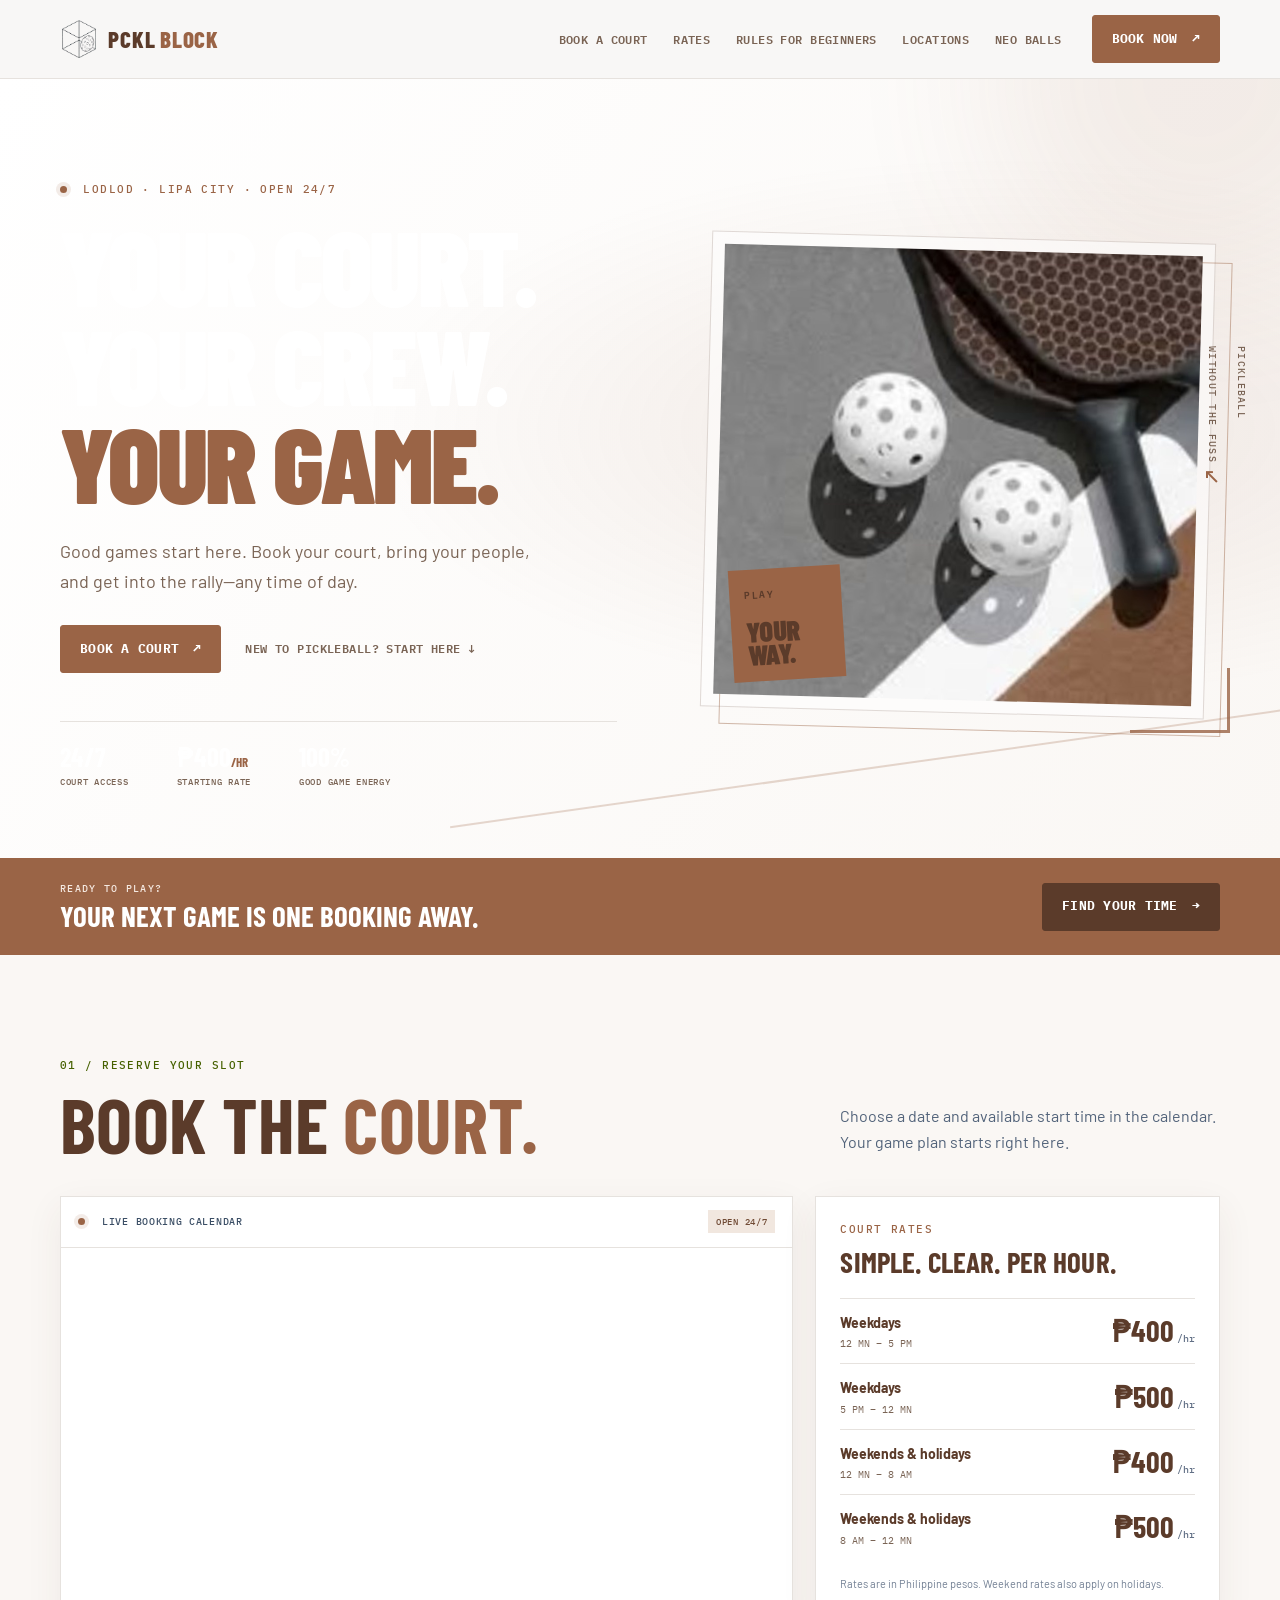
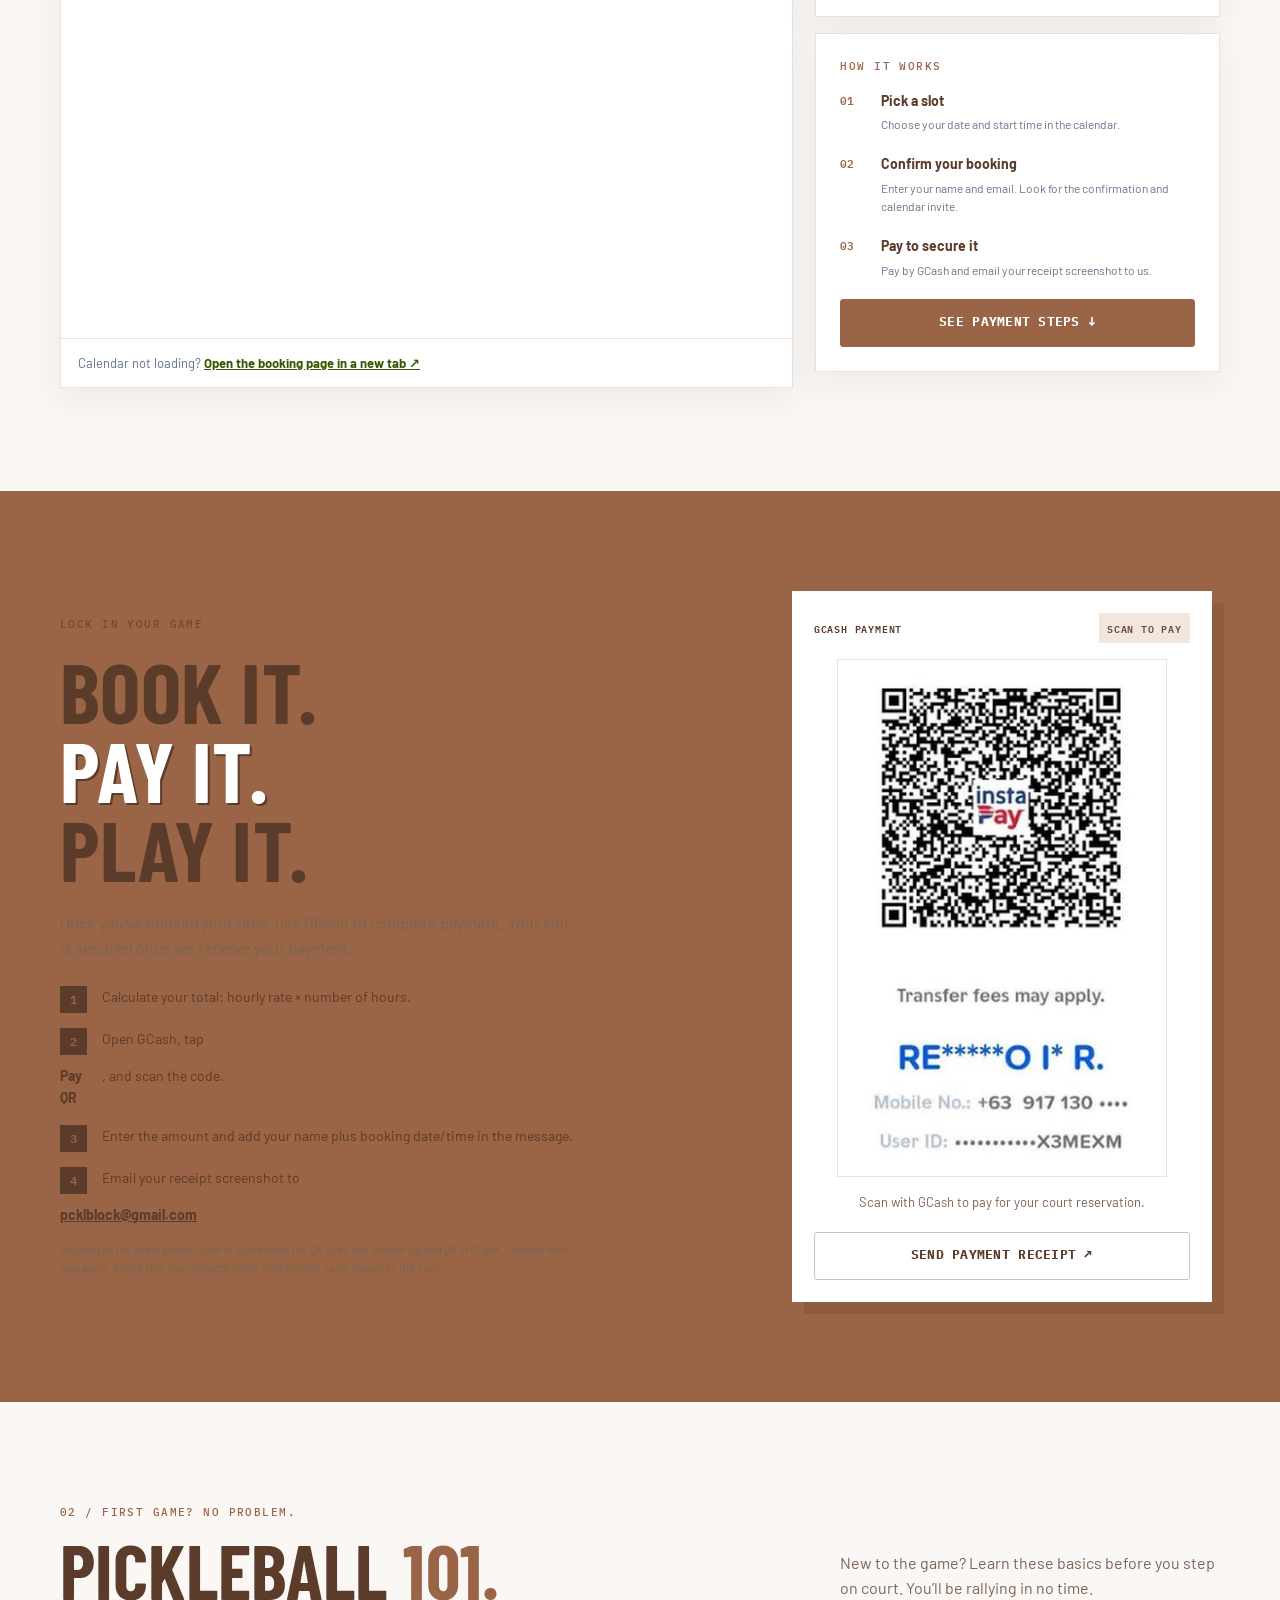
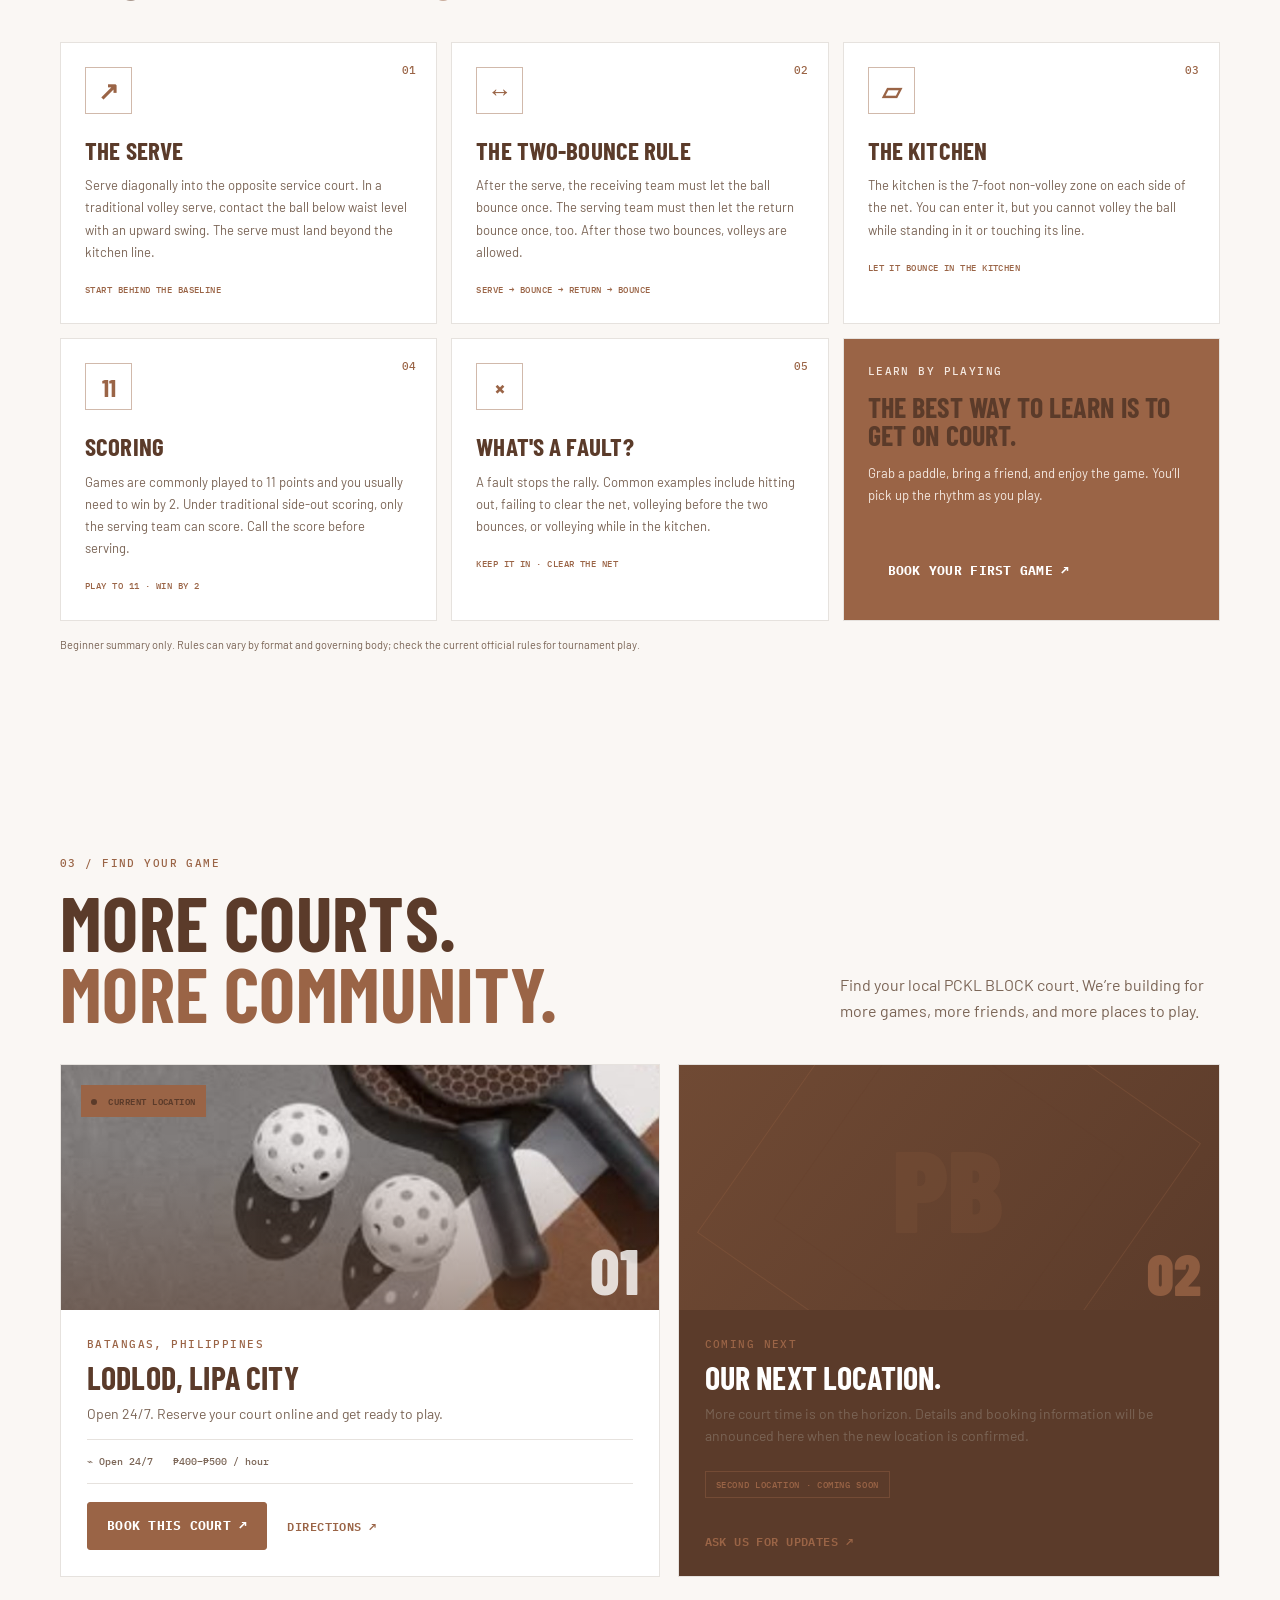
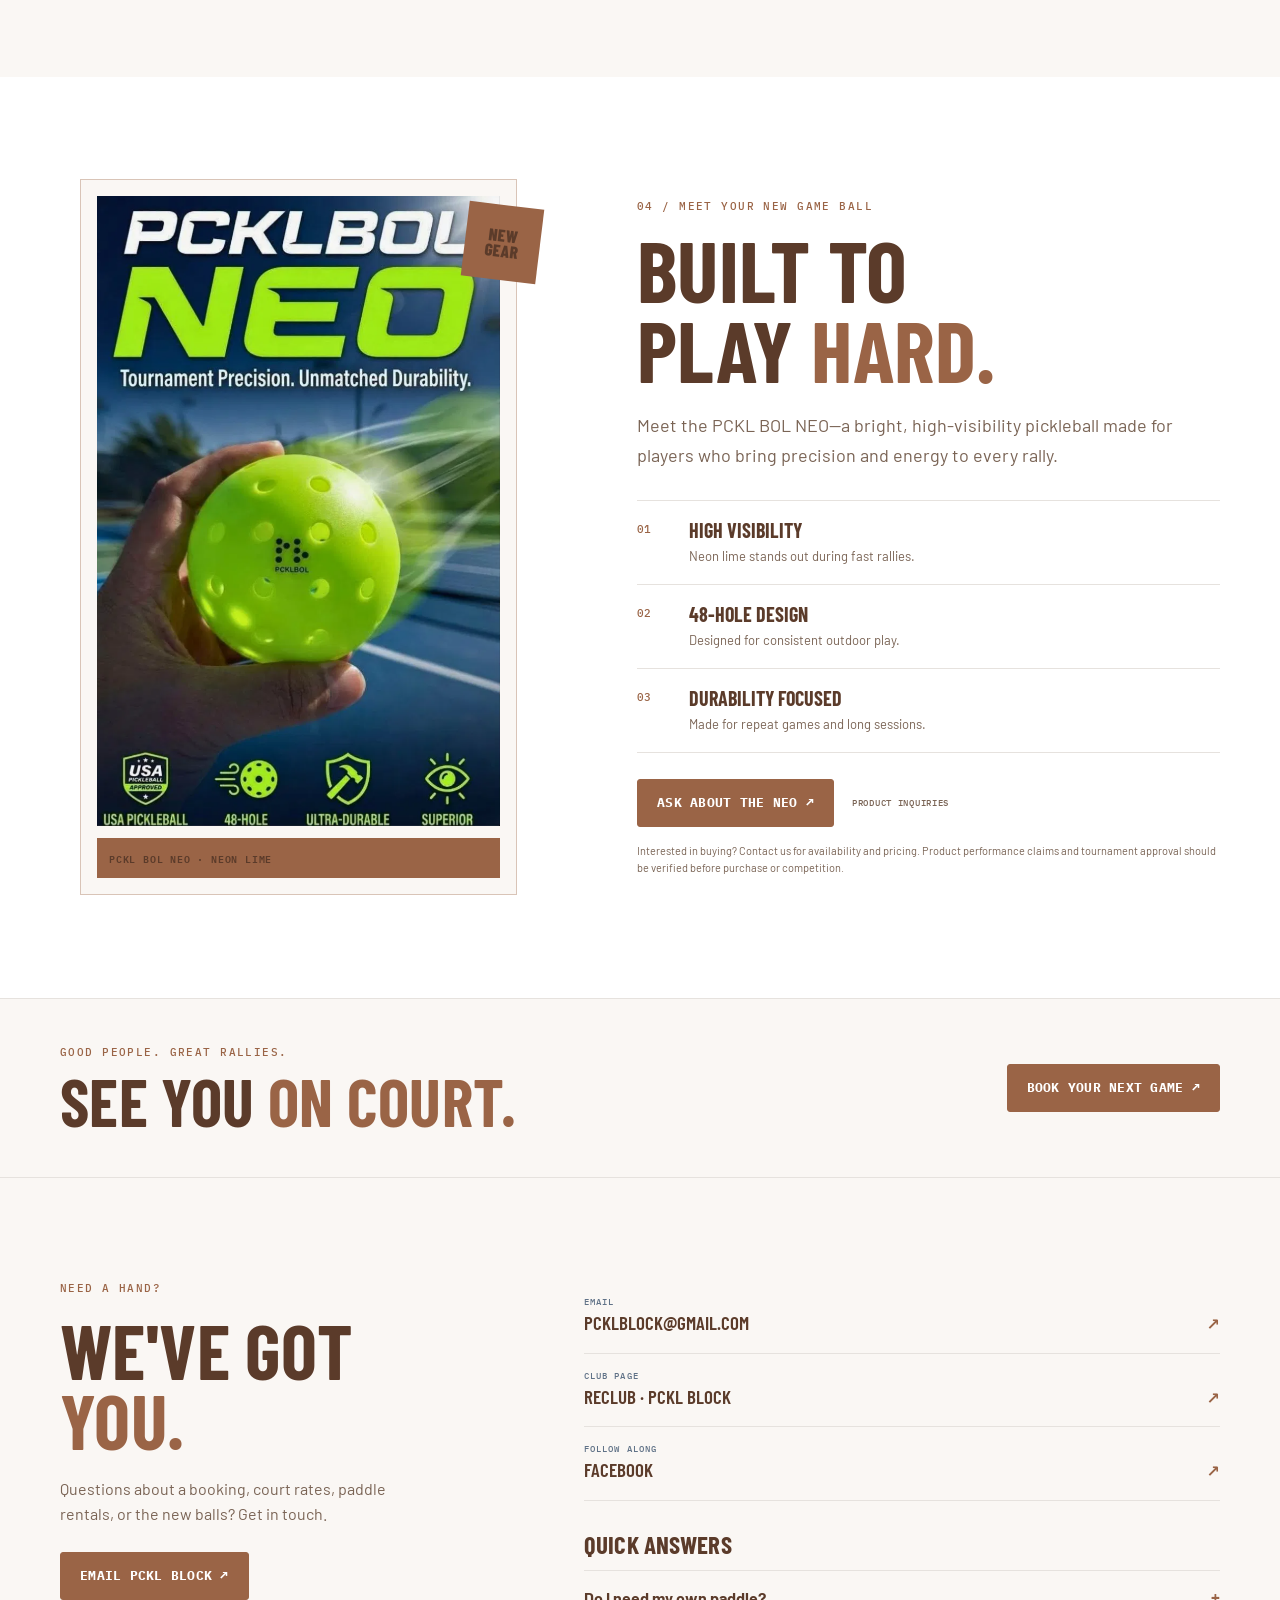
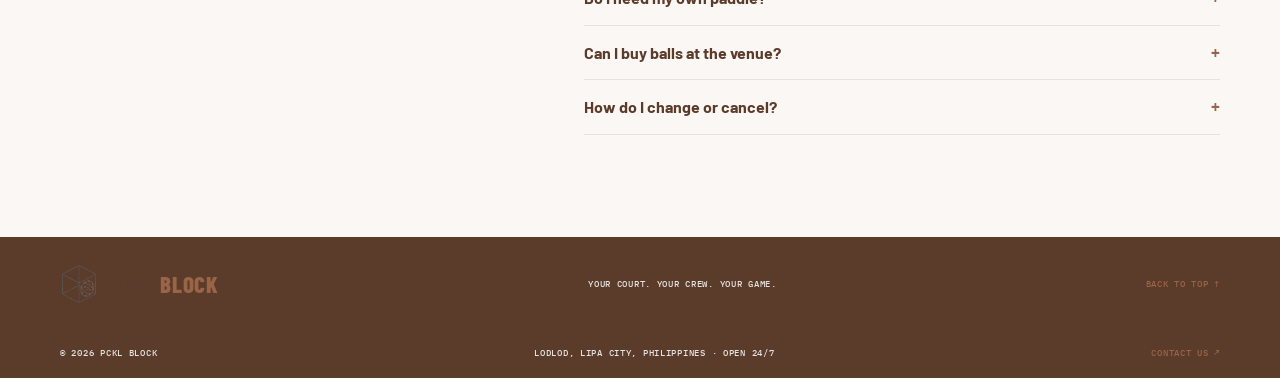
==== commit c834ffe4: "Add files via upload" ====
--- a/index.html
+++ b/index.html
@@ -3,7 +3,7 @@
 <head>
 <meta charset="utf-8">
 <meta name="viewport" content="width=device-width, initial-scale=1">
-<meta name="theme-color" content="#07172f">
+<meta name="theme-color" content="#5b3b2a">
 <meta name="description" content="Book a pickleball court at PCKL BLOCK in Lodlod, Lipa City. Open 24/7 with clear court rates, paddle rentals, beginner rules, and PCKL BOL NEO balls.">
 <title>PCKL BLOCK | Book a Court in Lipa City</title>
 <link rel="preconnect" href="https://fonts.googleapis.com">
@@ -15,7 +15,7 @@
 <a class="skip-link" href="#main">Skip to content</a>
 <header class="site-header">
   <div class="container nav-wrap">
-    <a class="brand" href="#top" aria-label="PCKL BLOCK home"><span class="brand-mark" aria-hidden="true">P<span>•</span></span><span>PCKL<span class="brand-light">BLOCK</span></span></a>
+    <a class="brand" href="#top" aria-label="PCKL BLOCK home"><img class="brand-logo" src="assets/pcklblock-logo-mark.png" alt=""><span>PCKL<span class="brand-light">BLOCK</span></span></a>
     <button class="menu-toggle" aria-expanded="false" aria-controls="main-nav" aria-label="Toggle navigation"><span></span><span></span><span></span></button>
     <nav id="main-nav" class="main-nav" aria-label="Main navigation">
       <a href="#book">Book a court</a><a href="#rates">Rates</a><a href="#basics">Rules for beginners</a><a href="#locations">Locations</a><a href="#neo">NEO balls</a>
@@ -103,7 +103,7 @@
 
 <section class="section support-section" id="support"><div class="container support-grid"><div><p class="eyebrow">NEED A HAND?</p><h2>WE'VE GOT<br><span>YOU.</span></h2><p>Questions about a booking, court rates, paddle rentals, or the new balls? Get in touch.</p><a class="button button-lime" href="mailto:pcklblock@gmail.com">Email PCKL BLOCK ↗</a></div><div class="support-details"><a href="mailto:pcklblock@gmail.com"><span>EMAIL</span><strong>pcklblock@gmail.com</strong><b>↗</b></a><a href="https://reclub.co/clubs/@pcklblock" target="_blank" rel="noopener"><span>CLUB PAGE</span><strong>ReClub · PCKL BLOCK</strong><b>↗</b></a><a href="https://www.facebook.com/p/Pcklblock-61586314826082/" target="_blank" rel="noopener"><span>FOLLOW ALONG</span><strong>Facebook</strong><b>↗</b></a><div class="faq"><h3>QUICK ANSWERS</h3><details><summary>Do I need my own paddle?</summary><p>No. Paddle rental is ₱100 each. Let us know in your booking note so we can prepare it.</p></details><details><summary>Can I buy balls at the venue?</summary><p>Nelson CZ-40 balls have previously been listed at ₱100 each. Contact us to confirm current stock and pricing. Ask us about PCKL BOL NEO availability, too.</p></details><details><summary>How do I change or cancel?</summary><p>Use the link in your booking confirmation to manage your appointment, or email us if you need help.</p></details></div></div></div></section>
 </main>
-<footer class="site-footer"><div class="container footer-top"><a class="brand" href="#top"><span class="brand-mark">P<span>•</span></span><span>PCKL<span class="brand-light">BLOCK</span></span></a><p>YOUR COURT. YOUR CREW. YOUR GAME.</p><a href="#top" class="back-top">BACK TO TOP ↑</a></div><div class="container footer-bottom"><span>© <span id="year"></span> PCKL BLOCK</span><span>LODLOD, LIPA CITY, PHILIPPINES · OPEN 24/7</span><a href="mailto:pcklblock@gmail.com">CONTACT US ↗</a></div></footer>
+<footer class="site-footer"><div class="container footer-top"><a class="brand" href="#top"><img class="brand-logo" src="assets/pcklblock-logo-mark.png" alt=""><span>PCKL<span class="brand-light">BLOCK</span></span></a><p>YOUR COURT. YOUR CREW. YOUR GAME.</p><a href="#top" class="back-top">BACK TO TOP ↑</a></div><div class="container footer-bottom"><span>© <span id="year"></span> PCKL BLOCK</span><span>LODLOD, LIPA CITY, PHILIPPINES · OPEN 24/7</span><a href="mailto:pcklblock@gmail.com">CONTACT US ↗</a></div></footer>
 <script>
 const menuButton = document.querySelector('.menu-toggle');
 const nav = document.querySelector('#main-nav');
--- a/styles.css
+++ b/styles.css
@@ -1,17 +1,64 @@
 /* PCKL BLOCK — premium sports brand */
-:root{--navy:#07172f;--navy-2:#0c2345;--navy-3:#14365a;--lime:#a6f000;--lime-2:#c2ff39;--white:#f7f9fc;--muted:#a8b5c7;--ink:#07172f;--line:rgba(255,255,255,.14);--display:"Barlow Condensed","Arial Narrow",sans-serif;--body:"Barlow",system-ui,sans-serif;--mono:"IBM Plex Mono",monospace}
-*{box-sizing:border-box}html{scroll-behavior:smooth;scroll-padding-top:90px}body{margin:0;background:var(--navy);color:var(--white);font:400 16px/1.6 var(--body);-webkit-font-smoothing:antialiased}img{display:block;max-width:100%}a{color:inherit}button,a{-webkit-tap-highlight-color:transparent}a:focus-visible,button:focus-visible,summary:focus-visible{outline:3px solid var(--lime);outline-offset:4px}.container{width:min(1160px,calc(100% - 48px));margin-inline:auto}.skip-link{position:absolute;top:-60px;left:16px;background:var(--lime);color:var(--navy);padding:10px 14px;z-index:99}.skip-link:focus{top:12px}.site-header{position:sticky;top:0;z-index:50;background:rgba(7,23,47,.94);backdrop-filter:blur(18px);border-bottom:1px solid rgba(255,255,255,.09)}.nav-wrap{min-height:78px;display:flex;align-items:center;gap:30px}.brand{display:inline-flex;align-items:center;gap:10px;text-decoration:none;font:800 23px/1 var(--display);letter-spacing:.04em;white-space:nowrap}.brand-mark{width:34px;height:34px;display:grid;place-items:center;border:2px solid var(--lime);color:var(--lime);font:800 22px/1 var(--display);transform:skew(-8deg)}.brand-mark span{font-size:10px}.brand-light{color:var(--lime);margin-left:4px}.main-nav{display:flex;align-items:center;gap:clamp(12px,2vw,27px);margin-left:auto}.main-nav a,.text-link{font:600 12px/1.4 var(--mono);letter-spacing:.035em;text-transform:uppercase;text-decoration:none;color:#d0d9e5;transition:color .2s}.main-nav a:hover,.text-link:hover{color:var(--lime)}.button{display:inline-flex;justify-content:center;align-items:center;gap:14px;min-height:48px;padding:13px 19px;border:1px solid transparent;border-radius:3px;text-decoration:none;text-transform:uppercase;font:700 13px/1.1 var(--mono);letter-spacing:.02em;transition:transform .2s,background .2s,color .2s,border-color .2s;cursor:pointer}.button:hover{transform:translateY(-2px)}.button-lime{background:var(--lime);color:var(--navy);border-color:var(--lime)}.button-lime:hover{background:var(--lime-2);border-color:var(--lime-2)}.button-dark{background:var(--navy);color:var(--white);border-color:var(--navy)}.button-dark:hover{background:var(--navy-2)}.button-outline{border-color:rgba(7,23,47,.3);color:var(--navy);background:transparent}.button-outline:hover{background:var(--navy);color:white}.button-full{width:100%}.menu-toggle{display:none;background:none;border:0;padding:10px}.menu-toggle span{display:block;width:24px;height:2px;background:var(--white);margin:5px}
-.hero{position:relative;overflow:hidden;padding:clamp(60px,8vw,112px) 0 70px;background:radial-gradient(ellipse at 75% 48%,rgba(26,75,119,.55),transparent 43%),linear-gradient(125deg,#07172f 0%,#0a1f3d 56%,#102c4d 100%)}.hero:after{content:"";position:absolute;inset:auto -8% -125px 36%;height:220px;border-top:2px solid rgba(166,240,0,.45);transform:rotate(-8deg);pointer-events:none}.hero-glow{position:absolute;width:420px;height:420px;right:-130px;top:-210px;background:var(--lime);opacity:.09;filter:blur(80px);border-radius:50%}.hero-grid{position:relative;z-index:1;display:grid;grid-template-columns:1.04fr .96fr;align-items:center;gap:clamp(40px,7vw,92px)}.hero-copy{position:relative;z-index:2}.eyebrow,.mini-label{margin:0 0 18px;color:var(--lime);font:500 11px/1.5 var(--mono);letter-spacing:.13em;text-transform:uppercase}.pulse,.live-dot{display:inline-block;width:7px;height:7px;background:var(--lime);border-radius:50%;margin-right:8px;box-shadow:0 0 0 4px rgba(166,240,0,.12)}h1,h2,h3,p{margin-top:0}h1,h2,h3{font-family:var(--display);text-transform:uppercase;line-height:.93;letter-spacing:.005em}h1{font-size:clamp(64px,8.3vw,112px);font-weight:900;letter-spacing:-.025em;margin:0 0 25px}h1 span,h2 span{color:var(--lime)}.hero-lede{max-width:480px;color:#c3cfdd;font-size:18px;line-height:1.65;margin-bottom:28px}.hero-actions{display:flex;align-items:center;gap:24px;flex-wrap:wrap}.hero-meta{display:flex;gap:clamp(22px,4vw,48px);border-top:1px solid var(--line);margin-top:48px;padding-top:22px}.hero-meta div{display:grid;gap:5px}.hero-meta strong{font:700 26px/1 var(--display)}.hero-meta .rate-unit{font-size:13px;color:var(--lime)}.hero-meta div>span{font:500 9px/1.5 var(--mono);letter-spacing:.08em;color:#9eafc2}.hero-visual{position:relative;min-width:0;padding:0 10px 20px 0}.visual-frame{position:relative;border:1px solid rgba(255,255,255,.23);padding:12px;background:rgba(255,255,255,.035);transform:rotate(1.5deg)}.visual-frame:before{content:"";position:absolute;inset:18px -18px -18px 18px;border:1px solid rgba(166,240,0,.45);z-index:-1}.visual-frame img{width:100%;height:450px;object-fit:cover;filter:saturate(.9);}.image-stamp{position:absolute;bottom:28px;left:28px;background:var(--lime);color:var(--navy);width:112px;height:112px;padding:15px;display:flex;flex-direction:column;justify-content:space-between;transform:rotate(-5deg)}.image-stamp span{font:600 10px var(--mono);letter-spacing:.15em}.image-stamp b{font:900 28px/.82 var(--display)}.hero-side-note{position:absolute;right:-30px;top:22%;writing-mode:vertical-rl;font:500 10px/1.8 var(--mono);letter-spacing:.13em;color:#c1ccda}.hero-side-note span{color:var(--lime);font-size:22px}.court-lines{position:absolute;bottom:0;right:-10px;width:100px;height:65px;border-right:3px solid var(--lime);border-bottom:3px solid var(--lime);opacity:.8}
+:root{--navy:#5b3b2a;--navy-2:#704a34;--navy-3:#9a6446;--lime:#9a6446;--lime-2:#b98263;--white:#ffffff;--muted:#7a6455;--ink:#5b3b2a;--line:#e6e2de;--display:"Barlow Condensed","Arial Narrow",sans-serif;--body:"Barlow",system-ui,sans-serif;--mono:"IBM Plex Mono",monospace}
+*{box-sizing:border-box}html{scroll-behavior:smooth;scroll-padding-top:90px}body{margin:0;background:var(--navy);color:var(--white);font:400 16px/1.6 var(--body);-webkit-font-smoothing:antialiased}img{display:block;max-width:100%}a{color:inherit}button,a{-webkit-tap-highlight-color:transparent}a:focus-visible,button:focus-visible,summary:focus-visible{outline:3px solid var(--lime);outline-offset:4px}.container{width:min(1160px,calc(100% - 48px));margin-inline:auto}.skip-link{position:absolute;top:-60px;left:16px;background:var(--lime);color:var(--navy);padding:10px 14px;z-index:99}.skip-link:focus{top:12px}.site-header{position:sticky;top:0;z-index:50;background:rgba(255,255,255,.96);backdrop-filter:blur(18px);border-bottom:1px solid rgba(91,59,42,.09)}.nav-wrap{min-height:78px;display:flex;align-items:center;gap:30px}.brand{display:inline-flex;align-items:center;gap:10px;text-decoration:none;font:800 23px/1 var(--display);letter-spacing:.04em;white-space:nowrap}.brand-mark{width:34px;height:34px;display:grid;place-items:center;border:2px solid var(--lime);color:var(--lime);font:800 22px/1 var(--display);transform:skew(-8deg)}.brand-mark span{font-size:10px}.brand-light{color:var(--lime);margin-left:4px}.main-nav{display:flex;align-items:center;gap:clamp(12px,2vw,27px);margin-left:auto}.main-nav a,.text-link{font:600 12px/1.4 var(--mono);letter-spacing:.035em;text-transform:uppercase;text-decoration:none;color:#7a6455;transition:color .2s}.main-nav a:hover,.text-link:hover{color:var(--lime)}.button{display:inline-flex;justify-content:center;align-items:center;gap:14px;min-height:48px;padding:13px 19px;border:1px solid transparent;border-radius:3px;text-decoration:none;text-transform:uppercase;font:700 13px/1.1 var(--mono);letter-spacing:.02em;transition:transform .2s,background .2s,color .2s,border-color .2s;cursor:pointer}.button:hover{transform:translateY(-2px)}.button-lime{background:var(--lime);color:var(--navy);border-color:var(--lime)}.button-lime:hover{background:var(--lime-2);border-color:var(--lime-2)}.button-dark{background:var(--navy);color:var(--white);border-color:var(--navy)}.button-dark:hover{background:var(--navy-2)}.button-outline{border-color:rgba(91,59,42,.3);color:var(--navy);background:transparent}.button-outline:hover{background:var(--navy);color:white}.button-full{width:100%}.menu-toggle{display:none;background:none;border:0;padding:10px}.menu-toggle span{display:block;width:24px;height:2px;background:var(--white);margin:5px}
+.hero{position:relative;overflow:hidden;padding:clamp(60px,8vw,112px) 0 70px;background:radial-gradient(ellipse at 75% 48%,rgba(154,100,70,.12),transparent 43%),linear-gradient(125deg,#5b3b2a 0%,#0a1f3d 56%,#102c4d 100%)}.hero:after{content:"";position:absolute;inset:auto -8% -125px 36%;height:220px;border-top:2px solid rgba(154,100,70,.45);transform:rotate(-8deg);pointer-events:none}.hero-glow{position:absolute;width:420px;height:420px;right:-130px;top:-210px;background:var(--lime);opacity:.09;filter:blur(80px);border-radius:50%}.hero-grid{position:relative;z-index:1;display:grid;grid-template-columns:1.04fr .96fr;align-items:center;gap:clamp(40px,7vw,92px)}.hero-copy{position:relative;z-index:2}.eyebrow,.mini-label{margin:0 0 18px;color:var(--lime);font:500 11px/1.5 var(--mono);letter-spacing:.13em;text-transform:uppercase}.pulse,.live-dot{display:inline-block;width:7px;height:7px;background:var(--lime);border-radius:50%;margin-right:8px;box-shadow:0 0 0 4px rgba(154,100,70,.12)}h1,h2,h3,p{margin-top:0}h1,h2,h3{font-family:var(--display);text-transform:uppercase;line-height:.93;letter-spacing:.005em}h1{font-size:clamp(64px,8.3vw,112px);font-weight:900;letter-spacing:-.025em;margin:0 0 25px}h1 span,h2 span{color:var(--lime)}.hero-lede{max-width:480px;color:#7a6455;font-size:18px;line-height:1.65;margin-bottom:28px}.hero-actions{display:flex;align-items:center;gap:24px;flex-wrap:wrap}.hero-meta{display:flex;gap:clamp(22px,4vw,48px);border-top:1px solid var(--line);margin-top:48px;padding-top:22px}.hero-meta div{display:grid;gap:5px}.hero-meta strong{font:700 26px/1 var(--display)}.hero-meta .rate-unit{font-size:13px;color:var(--lime)}.hero-meta div>span{font:500 9px/1.5 var(--mono);letter-spacing:.08em;color:#7a6455}.hero-visual{position:relative;min-width:0;padding:0 10px 20px 0}.visual-frame{position:relative;border:1px solid rgba(91,59,42,.18);padding:12px;background:rgba(91,59,42,.035);transform:rotate(1.5deg)}.visual-frame:before{content:"";position:absolute;inset:18px -18px -18px 18px;border:1px solid rgba(154,100,70,.45);z-index:-1}.visual-frame img{width:100%;height:450px;object-fit:cover;filter:saturate(.9);}.image-stamp{position:absolute;bottom:28px;left:28px;background:var(--lime);color:var(--navy);width:112px;height:112px;padding:15px;display:flex;flex-direction:column;justify-content:space-between;transform:rotate(-5deg)}.image-stamp span{font:600 10px var(--mono);letter-spacing:.15em}.image-stamp b{font:900 28px/.82 var(--display)}.hero-side-note{position:absolute;right:-30px;top:22%;writing-mode:vertical-rl;font:500 10px/1.8 var(--mono);letter-spacing:.13em;color:#7a6455}.hero-side-note span{color:var(--lime);font-size:22px}.court-lines{position:absolute;bottom:0;right:-10px;width:100px;height:65px;border-right:3px solid var(--lime);border-bottom:3px solid var(--lime);opacity:.8}
 .booking-strip{background:var(--lime);color:var(--navy);padding:23px 0}.booking-strip-inner{display:flex;align-items:center;justify-content:space-between;gap:24px}.booking-strip-inner>div{display:grid;gap:4px}.booking-strip .mini-label{margin:0;color:#304600;font-size:10px}.booking-strip strong{font:700 clamp(21px,3vw,29px)/1.1 var(--display);text-transform:uppercase}
-.section{padding:clamp(65px,8vw,105px) 0}.section-heading{display:flex;align-items:end;justify-content:space-between;gap:30px;margin-bottom:36px}.section-heading>div{max-width:650px}.section-heading .eyebrow{margin-bottom:15px}.section-heading h2,.payment-copy h2,.support-grid h2,.community-inner h2{font-size:clamp(44px,6vw,76px);margin:0}.section-heading>p{max-width:380px;margin:0 0 5px;color:var(--muted);font-size:16px}.booking-section{background:#f4f7fa;color:var(--navy)}.booking-section .section-heading>p{color:#52637a}.booking-section .eyebrow{color:#466100}.booking-layout{display:grid;grid-template-columns:minmax(0,1.45fr) minmax(300px,.8fr);gap:22px;align-items:start}.calendar-card,.info-card{background:white;border:1px solid #dfe6ed;box-shadow:0 12px 35px rgba(7,23,47,.055)}.card-topline{height:51px;display:flex;align-items:center;gap:9px;padding:0 17px;border-bottom:1px solid #e4eaf0;font:500 10px var(--mono);letter-spacing:.07em;color:#3b4e65}.open-tag{margin-left:auto;background:#eef8d8;color:#426500;padding:6px 8px;font-size:9px}.calendar-frame{height:690px;overflow:hidden}.calendar-frame iframe{display:block;width:100%;height:100%;border:0;background:#fff}.calendar-fallback{padding:14px 17px;border-top:1px solid #e4eaf0;color:#637187;font-size:13px}.calendar-fallback a{color:#385900;font-weight:700}.booking-aside{display:grid;gap:16px}.info-card{padding:24px}.info-card .eyebrow{color:#537500;margin-bottom:12px}.info-card h3{font-size:29px;margin-bottom:22px}.rate-line{display:flex;align-items:center;justify-content:space-between;gap:12px;padding:13px 0;border-top:1px solid #e7ebef}.rate-line>div{display:grid;gap:3px}.rate-line strong{font-size:14px}.rate-line span{color:#647287;font:10px var(--mono)}.rate-line>b{font:700 30px/.9 var(--display);white-space:nowrap}.rate-line small{font:500 10px var(--mono);margin-left:3px;color:#627086}.fine-print{font-size:11px;line-height:1.6;color:#738094;margin:15px 0 0}.steps{list-style:none;margin:0 0 20px;padding:0;display:grid;gap:17px}.steps li{display:grid;grid-template-columns:31px 1fr;gap:10px}.steps li>span{font:600 11px var(--mono);color:#608400;padding-top:3px}.steps strong{font-size:14px}.steps p{font-size:12px;line-height:1.5;color:#68768a;margin:3px 0 0}
-.payment-section{padding:clamp(60px,8vw,100px) 0;background:var(--lime);color:var(--navy)}.payment-grid{display:grid;grid-template-columns:1fr minmax(290px,.7fr);gap:clamp(40px,8vw,100px);align-items:center}.payment-copy .eyebrow{color:#355300}.payment-copy h2{margin-bottom:22px;font-size:clamp(52px,7vw,85px)}.payment-copy h2 span{color:#fff;text-shadow:2px 2px 0 var(--navy)}.payment-copy>p:not(.eyebrow){max-width:520px;color:#324b0a}.payment-steps{list-style:none;padding:0;margin:25px 0 0;display:grid;gap:15px}.payment-steps li{display:grid;grid-template-columns:32px 1fr;gap:10px;align-items:start;font-size:14px}.payment-steps li>span{display:grid;place-items:center;width:27px;height:27px;background:var(--navy);color:var(--lime);font:600 12px var(--mono)}.payment-steps a{font-weight:700}.payment-copy .fine-print{color:#4e650f}.qr-card{background:#fff;color:var(--navy);padding:22px;box-shadow:12px 12px 0 rgba(7,23,47,.18);max-width:420px;justify-self:center;width:100%}.qr-heading{display:flex;align-items:center;justify-content:space-between;gap:10px;margin-bottom:16px;font:600 10px var(--mono);letter-spacing:.08em}.qr-badge{padding:6px 8px;background:#eef8d8;color:#426500}.qr-card img{width:min(100%,330px);margin:0 auto;border:1px solid #e4eaf0}.qr-card>p{text-align:center;color:#66758a;font-size:13px;margin:15px 0}.qr-card .button{margin-top:4px}
-.basics-section{background:#0b1e39}.basics-section .section-heading>p{color:#b0bed0}.rules-grid{display:grid;grid-template-columns:repeat(3,minmax(0,1fr));gap:14px}.rule-card{position:relative;min-height:265px;padding:24px;background:#102747;border:1px solid rgba(255,255,255,.1);overflow:hidden}.rule-number{position:absolute;top:20px;right:20px;color:#7388a2;font:500 11px var(--mono)}.rule-icon{display:grid;place-items:center;width:47px;height:47px;border:1px solid rgba(166,240,0,.5);color:var(--lime);font:700 25px var(--display);margin-bottom:25px}.rule-card h3{font-size:25px;margin:0 0 12px}.rule-card p:not(.eyebrow){font-size:13px;line-height:1.7;color:#b8c5d5;margin:0}.rule-tag{display:inline-block;margin-top:20px;color:var(--lime);font:500 9px/1.5 var(--mono);letter-spacing:.05em}.rule-cta{background:var(--lime);color:var(--navy);display:flex;flex-direction:column;align-items:flex-start;justify-content:center}.rule-cta .eyebrow{color:#3c5900;margin-bottom:13px}.rule-cta h3{font-size:28px;line-height:1.02}.rule-cta p:not(.eyebrow){color:#38520b;margin:0 0 20px;font-size:13px}.rule-cta .button{margin-top:auto}.rules-note{color:#8fa1b7}
-.locations-section{padding:clamp(65px,8vw,100px) 0;background:#f4f7fa;color:var(--navy)}.locations-section .section-heading>p{color:#596a7f}.locations-section .eyebrow{color:#4e7000}.location-grid{display:grid;grid-template-columns:1.05fr .95fr;gap:18px}.location-card{background:white;border:1px solid #dfe6ed;min-width:0}.location-image{height:245px;position:relative;overflow:hidden;background:var(--navy)}.location-image:after{content:"";position:absolute;inset:0;background:linear-gradient(0deg,rgba(7,23,47,.62),transparent 65%)}.location-image img{width:100%;height:100%;object-fit:cover;opacity:.9}.location-status{position:absolute;z-index:1;left:20px;top:20px;padding:8px 10px;background:var(--lime);color:var(--navy);font:600 9px var(--mono);letter-spacing:.05em}.location-status i{display:inline-block;width:6px;height:6px;border-radius:50%;background:var(--navy);margin-right:6px}.location-index{position:absolute;z-index:1;right:20px;bottom:12px;color:white;font:800 65px/.9 var(--display);opacity:.8}.location-details{padding:26px}.location-details .eyebrow{margin-bottom:10px}.location-details h3{font-size:32px;margin:0 0 10px}.location-details>p:not(.eyebrow){font-size:14px;color:#617086;max-width:500px}.location-facts{display:flex;gap:10px 20px;flex-wrap:wrap;padding:15px 0;border-top:1px solid #e4eaf0;border-bottom:1px solid #e4eaf0;font:500 10px var(--mono);color:#3d5200}.location-actions{display:flex;align-items:center;gap:20px;flex-wrap:wrap;margin-top:18px}.location-actions .text-link,.location-next .text-link{color:#3f5c00}.location-next{display:flex;flex-direction:column;background:var(--navy);color:white;overflow:hidden}.next-pattern{position:relative;min-height:245px;display:flex;align-items:center;justify-content:center;gap:0;overflow:hidden;background:linear-gradient(130deg,#0d2b50,#06152c)}.next-pattern:before,.next-pattern:after{content:"";position:absolute;width:360px;height:360px;border:1px solid rgba(166,240,0,.28);transform:rotate(35deg)}.next-pattern:after{width:250px;height:250px;border-color:rgba(255,255,255,.13)}.next-pattern span{position:relative;z-index:1;font:900 clamp(65px,9vw,115px)/1 var(--display);color:rgba(166,240,0,.15)}.next-pattern span:last-child{position:absolute;right:18px;bottom:8px;font-size:58px;color:var(--lime);opacity:.8}.location-next .location-details{flex:1;display:flex;flex-direction:column;align-items:flex-start}.location-next .location-details .eyebrow{color:var(--lime)}.location-next .location-details>p:not(.eyebrow){color:#b0bfd1}.coming-soon{display:inline-block;margin:10px 0 18px;border:1px solid rgba(166,240,0,.4);color:var(--lime);padding:7px 10px;font:500 9px var(--mono);letter-spacing:.07em}.location-next .text-link{color:var(--lime);margin-top:auto}
-.neo-section{background:#07172f;overflow:hidden}.neo-grid{display:grid;grid-template-columns:.9fr 1.1fr;gap:clamp(45px,8vw,100px);align-items:center}.neo-image-wrap{position:relative;background:#0c2345;padding:16px;border:1px solid rgba(166,240,0,.35);max-width:470px;justify-self:center}.neo-image-wrap img{width:100%;max-height:630px;object-fit:contain;object-position:top}.neo-sticker{position:absolute;z-index:2;right:-24px;top:25px;background:var(--lime);color:var(--navy);width:75px;height:75px;display:grid;place-content:center;text-align:center;font:800 17px/.85 var(--display);transform:rotate(7deg)}.neo-image-caption{background:var(--lime);color:var(--navy);font:600 10px var(--mono);letter-spacing:.08em;padding:11px 12px;margin-top:12px}.neo-copy .eyebrow{margin-bottom:15px}.neo-copy h2{font-size:clamp(55px,7vw,86px);margin:0 0 22px}.neo-lede{font-size:18px;color:#c3cfdd;max-width:550px;line-height:1.65}.feature-list{border-top:1px solid var(--line);margin-top:30px}.feature-list>div{display:grid;grid-template-columns:42px 1fr;gap:10px;padding:17px 0;border-bottom:1px solid var(--line)}.feature-list>div>span{font:500 11px var(--mono);color:var(--lime);padding-top:4px}.feature-list p{margin:0;display:grid;gap:4px}.feature-list strong{font:700 20px var(--display);text-transform:uppercase}.feature-list small{color:#9cacc0;font-size:13px}.neo-actions{display:flex;align-items:center;gap:18px;flex-wrap:wrap;margin-top:26px}.availability-note{font:500 9px var(--mono);letter-spacing:.08em;color:#9cacc0}.neo-copy .fine-print{color:#8d9eb3}
-.community-band{background:#102b4e;border-block:1px solid rgba(255,255,255,.1);padding:45px 0}.community-inner{display:flex;align-items:center;justify-content:space-between;gap:25px}.community-inner .eyebrow{margin-bottom:10px}.community-inner h2{font-size:clamp(42px,5.5vw,66px)}
-.support-section{background:#f4f7fa;color:var(--navy)}.support-grid{display:grid;grid-template-columns:.8fr 1.2fr;gap:clamp(40px,8vw,100px)}.support-grid .eyebrow{color:#4f7100}.support-grid h2{margin-bottom:20px}.support-grid>div:first-child>p:not(.eyebrow){max-width:330px;color:#647287;margin-bottom:25px}.support-details>a{display:grid;grid-template-columns:1fr auto;gap:4px 12px;padding:16px 0;border-bottom:1px solid #dce4ec;text-decoration:none}.support-details>a span{grid-column:1/-1;color:#607287;font:500 9px var(--mono);letter-spacing:.12em}.support-details>a strong{font:600 19px var(--display);text-transform:uppercase;overflow-wrap:anywhere}.support-details>a b{grid-column:2;grid-row:2;color:#4c7000}.faq{margin-top:32px}.faq h3{font-size:25px;margin-bottom:14px}.faq details{border-top:1px solid #dce4ec;padding:14px 0}.faq details:last-child{border-bottom:1px solid #dce4ec}.faq summary{font-weight:700;cursor:pointer;list-style:none;display:flex;justify-content:space-between;gap:12px}.faq summary:after{content:"+";font:600 20px var(--display);color:#4d7000}.faq details[open] summary:after{content:"−"}.faq details p{color:#647287;font-size:13px;margin:10px 0 0;max-width:650px}
-.site-footer{background:#050f20;color:#eaf0f7;padding:28px 0 18px}.footer-top,.footer-bottom{display:flex;align-items:center;justify-content:space-between;gap:18px;flex-wrap:wrap}.footer-top{padding-bottom:25px;border-bottom:1px solid rgba(255,255,255,.12)}.footer-top p,.back-top,.footer-bottom{font:500 9px/1.5 var(--mono);letter-spacing:.08em}.footer-top p{color:#a1b0c3;margin:0}.back-top{text-decoration:none;color:var(--lime)}.footer-bottom{padding-top:17px;color:#8b9bb0}.footer-bottom a{color:var(--lime);text-decoration:none}
+.section{padding:clamp(65px,8vw,105px) 0}.section-heading{display:flex;align-items:end;justify-content:space-between;gap:30px;margin-bottom:36px}.section-heading>div{max-width:650px}.section-heading .eyebrow{margin-bottom:15px}.section-heading h2,.payment-copy h2,.support-grid h2,.community-inner h2{font-size:clamp(44px,6vw,76px);margin:0}.section-heading>p{max-width:380px;margin:0 0 5px;color:var(--muted);font-size:16px}.booking-section{background:#faf7f4;color:var(--navy)}.booking-section .section-heading>p{color:#52637a}.booking-section .eyebrow{color:#466100}.booking-layout{display:grid;grid-template-columns:minmax(0,1.45fr) minmax(300px,.8fr);gap:22px;align-items:start}.calendar-card,.info-card{background:white;border:1px solid #e6e2de;box-shadow:0 12px 35px rgba(91,59,42,.07)}.card-topline{height:51px;display:flex;align-items:center;gap:9px;padding:0 17px;border-bottom:1px solid #e6e2de;font:500 10px var(--mono);letter-spacing:.07em;color:#3b4e65}.open-tag{margin-left:auto;background:#f1e7df;color:#704a34;padding:6px 8px;font-size:9px}.calendar-frame{height:690px;overflow:hidden}.calendar-frame iframe{display:block;width:100%;height:100%;border:0;background:#fff}.calendar-fallback{padding:14px 17px;border-top:1px solid #e6e2de;color:#637187;font-size:13px}.calendar-fallback a{color:#385900;font-weight:700}.booking-aside{display:grid;gap:16px}.info-card{padding:24px}.info-card .eyebrow{color:#9a6446;margin-bottom:12px}.info-card h3{font-size:29px;margin-bottom:22px}.rate-line{display:flex;align-items:center;justify-content:space-between;gap:12px;padding:13px 0;border-top:1px solid #e6e2de}.rate-line>div{display:grid;gap:3px}.rate-line strong{font-size:14px}.rate-line span{color:#7a6455;font:10px var(--mono)}.rate-line>b{font:700 30px/.9 var(--display);white-space:nowrap}.rate-line small{font:500 10px var(--mono);margin-left:3px;color:#627086}.fine-print{font-size:11px;line-height:1.6;color:#738094;margin:15px 0 0}.steps{list-style:none;margin:0 0 20px;padding:0;display:grid;gap:17px}.steps li{display:grid;grid-template-columns:31px 1fr;gap:10px}.steps li>span{font:600 11px var(--mono);color:#9a6446;padding-top:3px}.steps strong{font-size:14px}.steps p{font-size:12px;line-height:1.5;color:#68768a;margin:3px 0 0}
+.payment-section{padding:clamp(60px,8vw,100px) 0;background:var(--lime);color:var(--navy)}.payment-grid{display:grid;grid-template-columns:1fr minmax(290px,.7fr);gap:clamp(40px,8vw,100px);align-items:center}.payment-copy .eyebrow{color:#704a34}.payment-copy h2{margin-bottom:22px;font-size:clamp(52px,7vw,85px)}.payment-copy h2 span{color:#fff;text-shadow:2px 2px 0 var(--navy)}.payment-copy>p:not(.eyebrow){max-width:520px;color:#7a6455}.payment-steps{list-style:none;padding:0;margin:25px 0 0;display:grid;gap:15px}.payment-steps li{display:grid;grid-template-columns:32px 1fr;gap:10px;align-items:start;font-size:14px}.payment-steps li>span{display:grid;place-items:center;width:27px;height:27px;background:var(--navy);color:var(--lime);font:600 12px var(--mono)}.payment-steps a{font-weight:700}.payment-copy .fine-print{color:#4e650f}.qr-card{background:#fff;color:var(--navy);padding:22px;box-shadow:12px 12px 0 rgba(91,59,42,.18);max-width:420px;justify-self:center;width:100%}.qr-heading{display:flex;align-items:center;justify-content:space-between;gap:10px;margin-bottom:16px;font:600 10px var(--mono);letter-spacing:.08em}.qr-badge{padding:6px 8px;background:#f1e7df;color:#704a34}.qr-card img{width:min(100%,330px);margin:0 auto;border:1px solid #e6e2de}.qr-card>p{text-align:center;color:#7a6455;font-size:13px;margin:15px 0}.qr-card .button{margin-top:4px}
+.basics-section{background:#faf7f4}.basics-section .section-heading>p{color:#7a6455}.rules-grid{display:grid;grid-template-columns:repeat(3,minmax(0,1fr));gap:14px}.rule-card{position:relative;min-height:265px;padding:24px;background:#ffffff;border:1px solid rgba(91,59,42,.1);overflow:hidden}.rule-number{position:absolute;top:20px;right:20px;color:#9a6446;font:500 11px var(--mono)}.rule-icon{display:grid;place-items:center;width:47px;height:47px;border:1px solid rgba(154,100,70,.5);color:var(--lime);font:700 25px var(--display);margin-bottom:25px}.rule-card h3{font-size:25px;margin:0 0 12px}.rule-card p:not(.eyebrow){font-size:13px;line-height:1.7;color:#7a6455;margin:0}.rule-tag{display:inline-block;margin-top:20px;color:var(--lime);font:500 9px/1.5 var(--mono);letter-spacing:.05em}.rule-cta{background:var(--lime);color:var(--navy);display:flex;flex-direction:column;align-items:flex-start;justify-content:center}.rule-cta .eyebrow{color:#704a34;margin-bottom:13px}.rule-cta h3{font-size:28px;line-height:1.02}.rule-cta p:not(.eyebrow){color:#7a6455;margin:0 0 20px;font-size:13px}.rule-cta .button{margin-top:auto}.rules-note{color:#7a6455}
+.locations-section{padding:clamp(65px,8vw,100px) 0;background:#faf7f4;color:var(--navy)}.locations-section .section-heading>p{color:#7a6455}.locations-section .eyebrow{color:#9a6446}.location-grid{display:grid;grid-template-columns:1.05fr .95fr;gap:18px}.location-card{background:white;border:1px solid #e6e2de;min-width:0}.location-image{height:245px;position:relative;overflow:hidden;background:var(--navy)}.location-image:after{content:"";position:absolute;inset:0;background:linear-gradient(0deg,rgba(91,59,42,.45),transparent 65%)}.location-image img{width:100%;height:100%;object-fit:cover;opacity:.9}.location-status{position:absolute;z-index:1;left:20px;top:20px;padding:8px 10px;background:var(--lime);color:var(--navy);font:600 9px var(--mono);letter-spacing:.05em}.location-status i{display:inline-block;width:6px;height:6px;border-radius:50%;background:var(--navy);margin-right:6px}.location-index{position:absolute;z-index:1;right:20px;bottom:12px;color:white;font:800 65px/.9 var(--display);opacity:.8}.location-details{padding:26px}.location-details .eyebrow{margin-bottom:10px}.location-details h3{font-size:32px;margin:0 0 10px}.location-details>p:not(.eyebrow){font-size:14px;color:#7a6455;max-width:500px}.location-facts{display:flex;gap:10px 20px;flex-wrap:wrap;padding:15px 0;border-top:1px solid #e6e2de;border-bottom:1px solid #e6e2de;font:500 10px var(--mono);color:#7a6455}.location-actions{display:flex;align-items:center;gap:20px;flex-wrap:wrap;margin-top:18px}.location-actions .text-link,.location-next .text-link{color:#9a6446}.location-next{display:flex;flex-direction:column;background:var(--navy);color:white;overflow:hidden}.next-pattern{position:relative;min-height:245px;display:flex;align-items:center;justify-content:center;gap:0;overflow:hidden;background:linear-gradient(130deg,#9a6446,#5b3b2a)}.next-pattern:before,.next-pattern:after{content:"";position:absolute;width:360px;height:360px;border:1px solid rgba(154,100,70,.28);transform:rotate(35deg)}.next-pattern:after{width:250px;height:250px;border-color:rgba(91,59,42,.13)}.next-pattern span{position:relative;z-index:1;font:900 clamp(65px,9vw,115px)/1 var(--display);color:rgba(154,100,70,.15)}.next-pattern span:last-child{position:absolute;right:18px;bottom:8px;font-size:58px;color:var(--lime);opacity:.8}.location-next .location-details{flex:1;display:flex;flex-direction:column;align-items:flex-start}.location-next .location-details .eyebrow{color:var(--lime)}.location-next .location-details>p:not(.eyebrow){color:#7a6455}.coming-soon{display:inline-block;margin:10px 0 18px;border:1px solid rgba(154,100,70,.4);color:var(--lime);padding:7px 10px;font:500 9px var(--mono);letter-spacing:.07em}.location-next .text-link{color:var(--lime);margin-top:auto}
+.neo-section{background:#5b3b2a;overflow:hidden}.neo-grid{display:grid;grid-template-columns:.9fr 1.1fr;gap:clamp(45px,8vw,100px);align-items:center}.neo-image-wrap{position:relative;background:#704a34;padding:16px;border:1px solid rgba(154,100,70,.35);max-width:470px;justify-self:center}.neo-image-wrap img{width:100%;max-height:630px;object-fit:contain;object-position:top}.neo-sticker{position:absolute;z-index:2;right:-24px;top:25px;background:var(--lime);color:var(--navy);width:75px;height:75px;display:grid;place-content:center;text-align:center;font:800 17px/.85 var(--display);transform:rotate(7deg)}.neo-image-caption{background:var(--lime);color:var(--navy);font:600 10px var(--mono);letter-spacing:.08em;padding:11px 12px;margin-top:12px}.neo-copy .eyebrow{margin-bottom:15px}.neo-copy h2{font-size:clamp(55px,7vw,86px);margin:0 0 22px}.neo-lede{font-size:18px;color:#7a6455;max-width:550px;line-height:1.65}.feature-list{border-top:1px solid var(--line);margin-top:30px}.feature-list>div{display:grid;grid-template-columns:42px 1fr;gap:10px;padding:17px 0;border-bottom:1px solid var(--line)}.feature-list>div>span{font:500 11px var(--mono);color:var(--lime);padding-top:4px}.feature-list p{margin:0;display:grid;gap:4px}.feature-list strong{font:700 20px var(--display);text-transform:uppercase}.feature-list small{color:#7a6455;font-size:13px}.neo-actions{display:flex;align-items:center;gap:18px;flex-wrap:wrap;margin-top:26px}.availability-note{font:500 9px var(--mono);letter-spacing:.08em;color:#7a6455}.neo-copy .fine-print{color:#7a6455}
+.community-band{background:#102b4e;border-block:1px solid rgba(91,59,42,.1);padding:45px 0}.community-inner{display:flex;align-items:center;justify-content:space-between;gap:25px}.community-inner .eyebrow{margin-bottom:10px}.community-inner h2{font-size:clamp(42px,5.5vw,66px)}
+.support-section{background:#faf7f4;color:var(--navy)}.support-grid{display:grid;grid-template-columns:.8fr 1.2fr;gap:clamp(40px,8vw,100px)}.support-grid .eyebrow{color:#9a6446}.support-grid h2{margin-bottom:20px}.support-grid>div:first-child>p:not(.eyebrow){max-width:330px;color:#7a6455;margin-bottom:25px}.support-details>a{display:grid;grid-template-columns:1fr auto;gap:4px 12px;padding:16px 0;border-bottom:1px solid #e6e2de;text-decoration:none}.support-details>a span{grid-column:1/-1;color:#607287;font:500 9px var(--mono);letter-spacing:.12em}.support-details>a strong{font:600 19px var(--display);text-transform:uppercase;overflow-wrap:anywhere}.support-details>a b{grid-column:2;grid-row:2;color:#9a6446}.faq{margin-top:32px}.faq h3{font-size:25px;margin-bottom:14px}.faq details{border-top:1px solid #e6e2de;padding:14px 0}.faq details:last-child{border-bottom:1px solid #e6e2de}.faq summary{font-weight:700;cursor:pointer;list-style:none;display:flex;justify-content:space-between;gap:12px}.faq summary:after{content:"+";font:600 20px var(--display);color:#9a6446}.faq details[open] summary:after{content:"−"}.faq details p{color:#7a6455;font-size:13px;margin:10px 0 0;max-width:650px}
+.site-footer{background:#5b3b2a;color:#faf7f4;padding:28px 0 18px}.footer-top,.footer-bottom{display:flex;align-items:center;justify-content:space-between;gap:18px;flex-wrap:wrap}.footer-top{padding-bottom:25px;border-bottom:1px solid rgba(91,59,42,.12)}.footer-top p,.back-top,.footer-bottom{font:500 9px/1.5 var(--mono);letter-spacing:.08em}.footer-top p{color:#e6e2de;margin:0}.back-top{text-decoration:none;color:var(--lime)}.footer-bottom{padding-top:17px;color:#e6e2de}.footer-bottom a{color:var(--lime);text-decoration:none}
 @media(max-width:1000px){.nav-wrap{gap:18px}.main-nav{gap:12px}.main-nav a{font-size:10px}.nav-cta{padding-inline:13px}.hero-grid{gap:35px}.visual-frame img{height:390px}.booking-layout{grid-template-columns:minmax(0,1.25fr) minmax(280px,.8fr)}.calendar-frame{height:620px}.section-heading{align-items:flex-start}.rules-grid{grid-template-columns:repeat(2,minmax(0,1fr))}}
-@media(max-width:780px){.container{width:min(100% - 34px,600px)}.nav-wrap{min-height:68px;gap:12px}.brand{font-size:21px}.nav-cta{margin-left:auto;min-height:40px;font-size:10px;padding:10px}.menu-toggle{display:block;order:3}.main-nav{display:none;position:absolute;left:0;right:0;top:68px;background:#07172f;padding:16px 24px 22px;border-bottom:1px solid var(--line);flex-direction:column;align-items:stretch;gap:0}.main-nav.is-open{display:flex}.main-nav a{font-size:12px;padding:13px 0;border-bottom:1px solid rgba(255,255,255,.08)}.main-nav a:last-child{border:0}.hero{padding:54px 0 55px}.hero-grid{grid-template-columns:1fr;gap:36px}.hero h1{font-size:clamp(64px,15vw,95px)}.hero-lede{font-size:16px}.hero-meta{margin-top:35px;gap:20px;justify-content:space-between}.hero-meta strong{font-size:23px}.hero-meta div>span{font-size:8px}.hero-visual{width:calc(100% - 12px);margin-inline:auto}.visual-frame img{height:clamp(280px,72vw,430px)}.hero-side-note{right:-18px}.booking-strip-inner{align-items:flex-start;flex-direction:column;gap:15px}.booking-strip .button{width:100%}.section-heading{display:block;margin-bottom:27px}.section-heading>p{margin-top:17px}.section-heading h2,.payment-copy h2,.support-grid h2{font-size:clamp(45px,11vw,68px)}.booking-layout,.payment-grid,.neo-grid,.support-grid{grid-template-columns:1fr}.booking-layout{gap:16px}.calendar-frame{height:610px}.payment-grid{gap:35px}.qr-card{max-width:400px}.rules-grid{grid-template-columns:1fr 1fr;gap:10px}.rule-card{padding:18px;min-height:270px}.rule-card h3{font-size:23px}.rule-card p:not(.eyebrow){font-size:12px}.rule-icon{margin-bottom:20px}.location-grid{grid-template-columns:1fr}.location-image,.next-pattern{height:230px;min-height:230px}.neo-grid{gap:40px}.neo-image-wrap{width:min(100%,400px)}.neo-image-wrap img{max-height:580px}.community-inner{align-items:flex-start;flex-direction:column}.community-inner .button{width:100%}.support-grid{gap:35px}.footer-top{align-items:flex-start}.footer-top p{order:3;width:100%}}
+@media(max-width:780px){.container{width:min(100% - 34px,600px)}.nav-wrap{min-height:68px;gap:12px}.brand{font-size:21px}.nav-cta{margin-left:auto;min-height:40px;font-size:10px;padding:10px}.menu-toggle{display:block;order:3}.main-nav{display:none;position:absolute;left:0;right:0;top:68px;background:#5b3b2a;padding:16px 24px 22px;border-bottom:1px solid var(--line);flex-direction:column;align-items:stretch;gap:0}.main-nav.is-open{display:flex}.main-nav a{font-size:12px;padding:13px 0;border-bottom:1px solid rgba(91,59,42,.08)}.main-nav a:last-child{border:0}.hero{padding:54px 0 55px}.hero-grid{grid-template-columns:1fr;gap:36px}.hero h1{font-size:clamp(64px,15vw,95px)}.hero-lede{font-size:16px}.hero-meta{margin-top:35px;gap:20px;justify-content:space-between}.hero-meta strong{font-size:23px}.hero-meta div>span{font-size:8px}.hero-visual{width:calc(100% - 12px);margin-inline:auto}.visual-frame img{height:clamp(280px,72vw,430px)}.hero-side-note{right:-18px}.booking-strip-inner{align-items:flex-start;flex-direction:column;gap:15px}.booking-strip .button{width:100%}.section-heading{display:block;margin-bottom:27px}.section-heading>p{margin-top:17px}.section-heading h2,.payment-copy h2,.support-grid h2{font-size:clamp(45px,11vw,68px)}.booking-layout,.payment-grid,.neo-grid,.support-grid{grid-template-columns:1fr}.booking-layout{gap:16px}.calendar-frame{height:610px}.payment-grid{gap:35px}.qr-card{max-width:400px}.rules-grid{grid-template-columns:1fr 1fr;gap:10px}.rule-card{padding:18px;min-height:270px}.rule-card h3{font-size:23px}.rule-card p:not(.eyebrow){font-size:12px}.rule-icon{margin-bottom:20px}.location-grid{grid-template-columns:1fr}.location-image,.next-pattern{height:230px;min-height:230px}.neo-grid{gap:40px}.neo-image-wrap{width:min(100%,400px)}.neo-image-wrap img{max-height:580px}.community-inner{align-items:flex-start;flex-direction:column}.community-inner .button{width:100%}.support-grid{gap:35px}.footer-top{align-items:flex-start}.footer-top p{order:3;width:100%}}
 @media(max-width:440px){.container{width:calc(100% - 28px)}.nav-cta{display:none}.hero-actions{align-items:flex-start;flex-direction:column;gap:18px}.hero-meta{gap:12px}.hero-meta strong{font-size:21px}.hero-meta div>span{font-size:7px;letter-spacing:.04em}.rules-grid{grid-template-columns:1fr}.rule-card{min-height:unset;padding:23px}.rule-cta{min-height:270px}.calendar-frame{height:570px}.info-card{padding:20px}.rate-line>b{font-size:27px}.payment-copy h2{font-size:58px}.location-details{padding:22px}.location-actions{align-items:flex-start;flex-direction:column;gap:15px}.neo-sticker{right:-12px;width:65px;height:65px;font-size:15px}.footer-bottom{align-items:flex-start;flex-direction:column;gap:8px}}
 @media(prefers-reduced-motion:reduce){html{scroll-behavior:auto}*,*:before,*:after{transition:none!important;animation:none!important}}
+
+/* Original PCKL BLOCK palette: warm white, cocoa, and clay */
+.site-header{background:rgba(255,255,255,.96);border-bottom-color:#e6e2de}
+.main-nav a,.text-link{color:#7a6455}
+.main-nav a:hover,.text-link:hover{color:#5b3b2a}
+.brand{color:#5b3b2a}
+.brand-mark{display:none}
+.brand-logo{width:38px;height:38px;object-fit:contain;flex:none}
+.hero{background:radial-gradient(ellipse at 78% 45%,rgba(154,100,70,.12),transparent 45%),linear-gradient(125deg,#ffffff 0%,#faf7f4 100%)}
+.hero:after{border-top-color:rgba(154,100,70,.25)}
+.hero-lede{color:#7a6455}
+.hero-meta{border-top-color:#e6e2de}
+.hero-meta div>span,.hero-side-note{color:#7a6455}
+.visual-frame{border-color:rgba(91,59,42,.18);background:rgba(255,255,255,.55)}
+.visual-frame:before{border-color:rgba(154,100,70,.45)}
+.hero-side-note span{color:#9a6446}
+.court-lines{border-color:#9a6446}
+.booking-strip{background:#9a6446;color:#fff}
+.booking-strip .mini-label{color:#f5e9e1}
+.button-lime{background:#9a6446;color:#fff;border-color:#9a6446}
+.button-lime:hover{background:#7d4f36;border-color:#7d4f36}
+.button-dark{background:#5b3b2a;color:#fff;border-color:#5b3b2a}
+.button-dark:hover{background:#704a34}
+.basics-section{background:#faf7f4;color:#5b3b2a}
+.basics-section .section-heading>p{color:#7a6455}
+.rule-card{background:#fff;border-color:#e6e2de}
+.rule-card h3{color:#5b3b2a}
+.rule-card p:not(.eyebrow){color:#7a6455}
+.rule-number{color:#9a6446}
+.rule-icon{border-color:rgba(154,100,70,.45);color:#9a6446}
+.rule-tag{color:#9a6446}
+.rule-cta{background:#9a6446;color:#fff}
+.rule-cta .eyebrow,.rule-cta p:not(.eyebrow){color:#f5e9e1}
+.rules-note{color:#7a6455}
+.locations-section,.support-section{background:#faf7f4;color:#5b3b2a}
+.location-next{background:#5b3b2a;color:#fff}
+.next-pattern{background:linear-gradient(130deg,#704a34,#5b3b2a)}
+.neo-section{background:#ffffff;color:#5b3b2a}
+.neo-image-wrap{background:#faf7f4;border-color:rgba(154,100,70,.35)}
+.neo-lede{color:#7a6455}
+.feature-list small,.availability-note{color:#7a6455}
+.neo-copy .fine-print{color:#7a6455}
+.community-band{background:#faf7f4;color:#5b3b2a;border-color:#e6e2de}
+.site-footer{background:#5b3b2a;color:#fff}
+.footer-top p{color:#e6e2de}
+.footer-bottom{color:#e6e2de}
+@media(max-width:760px){.site-header{background:rgba(255,255,255,.98)}}
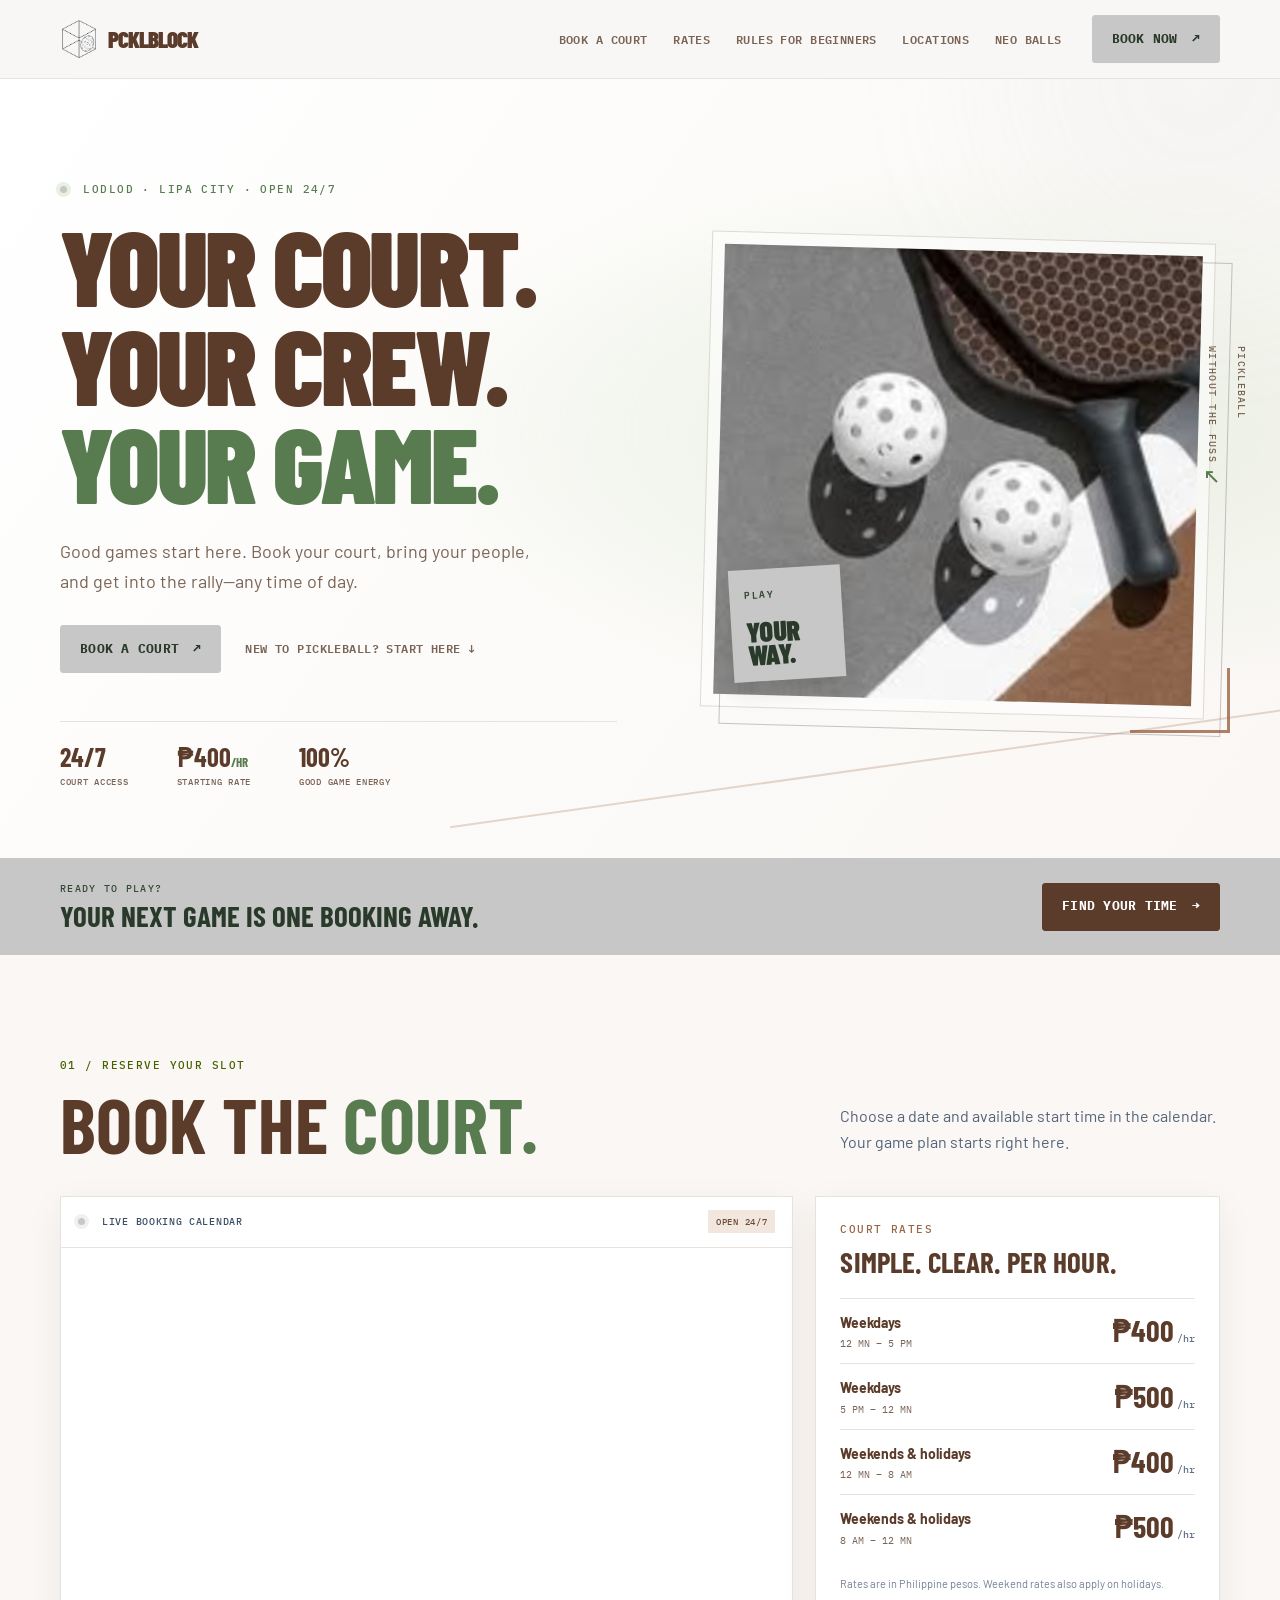
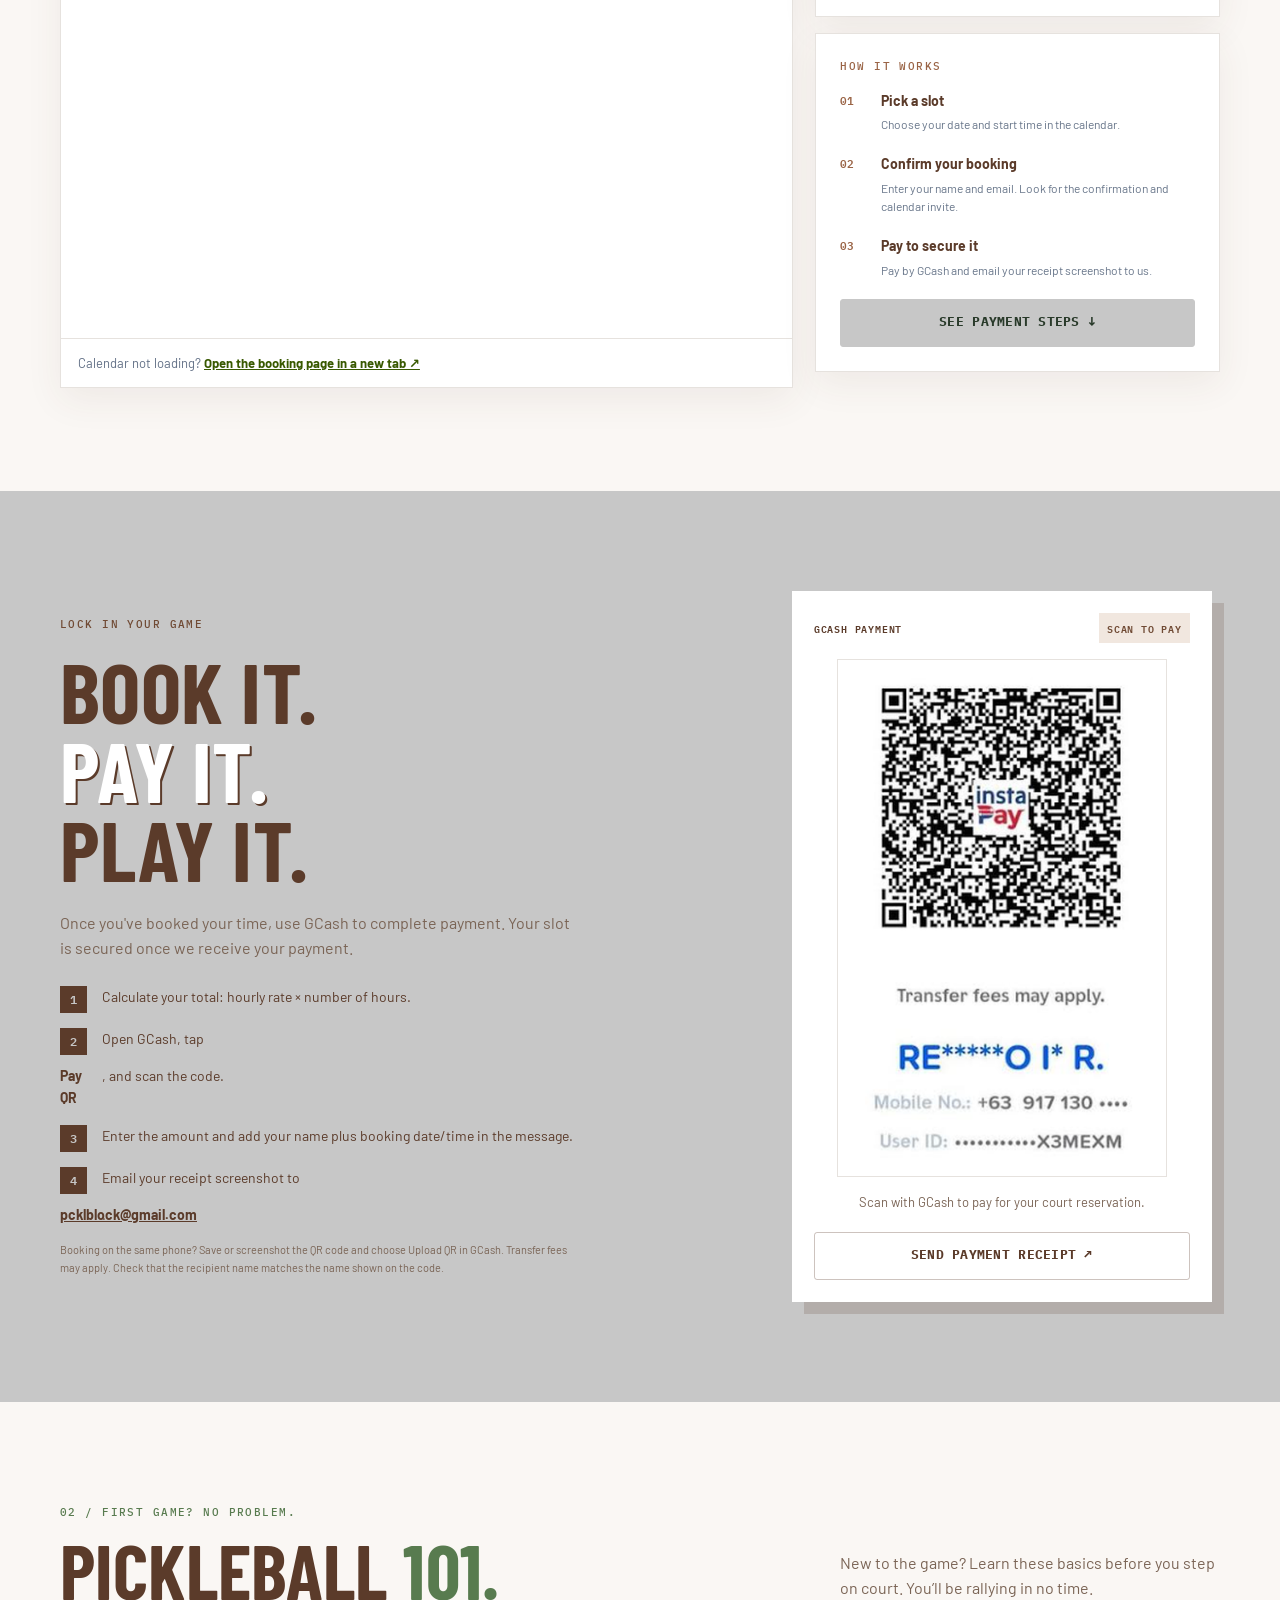
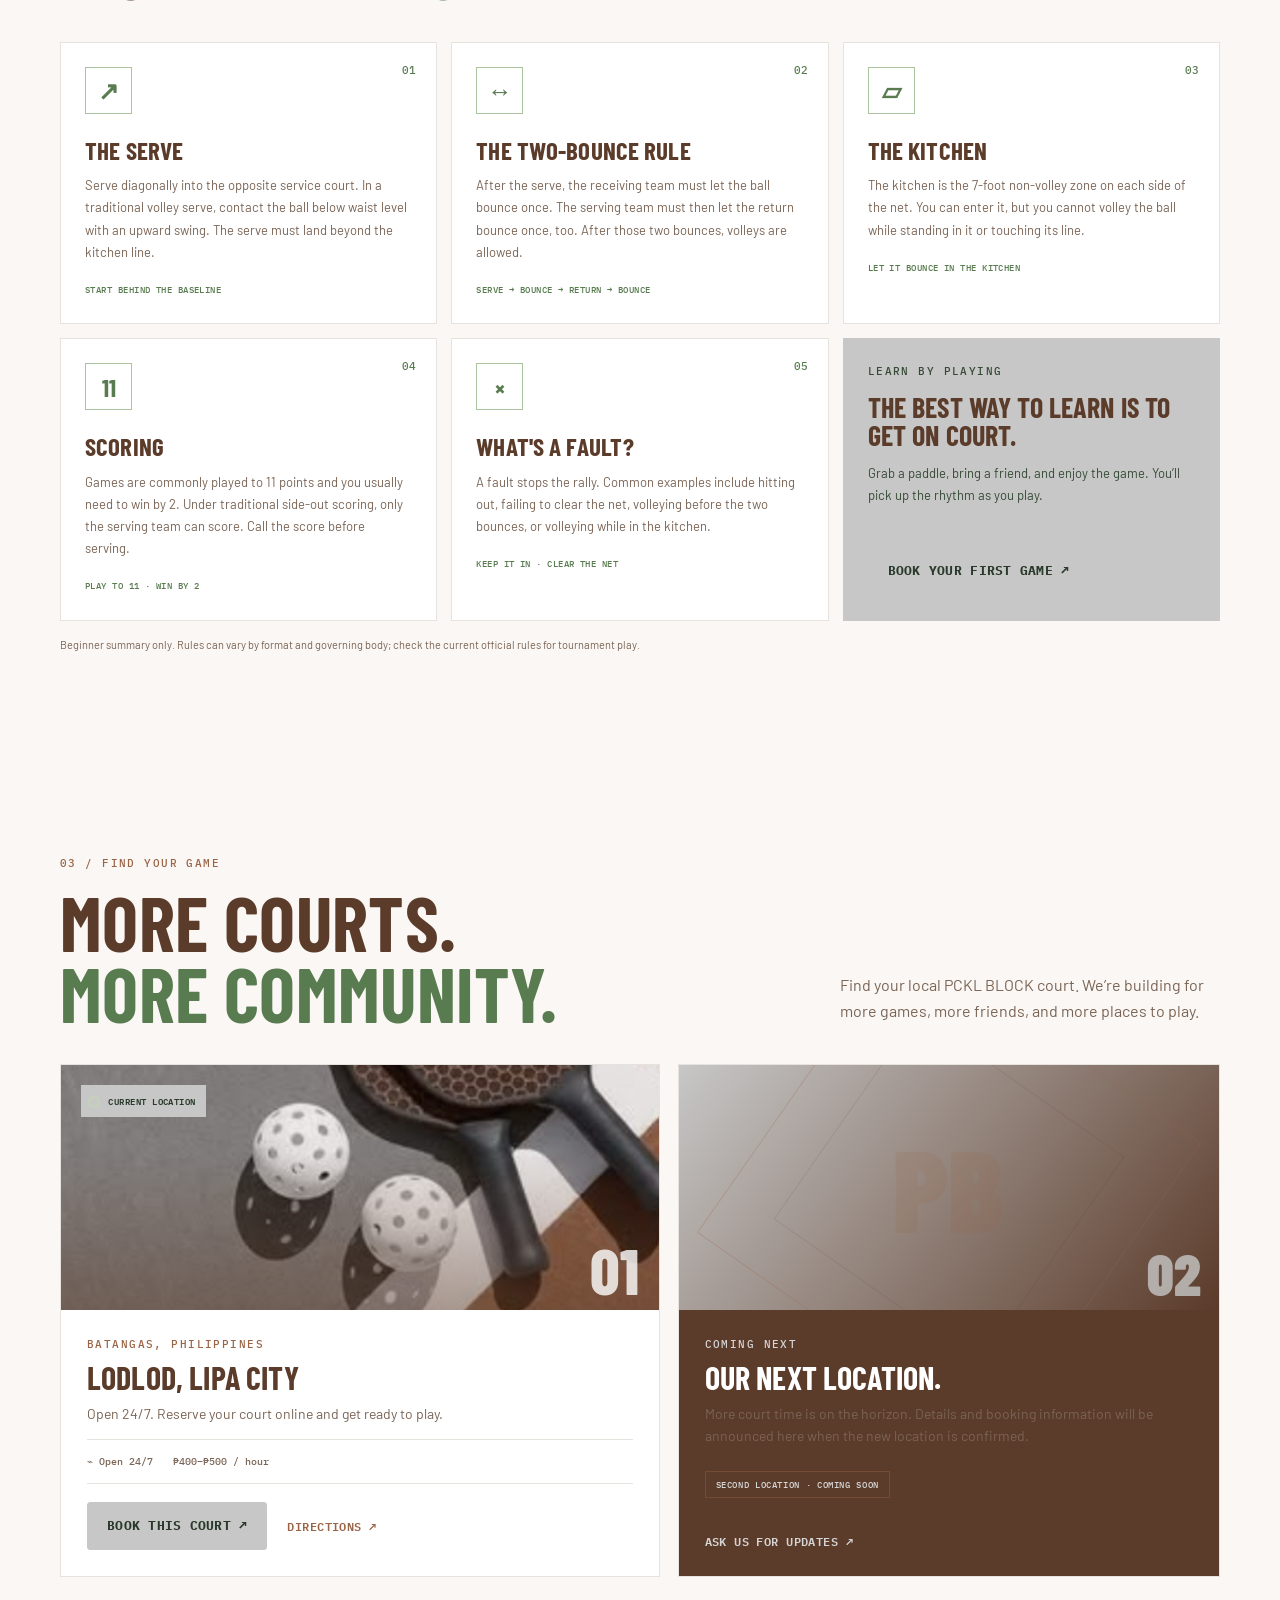
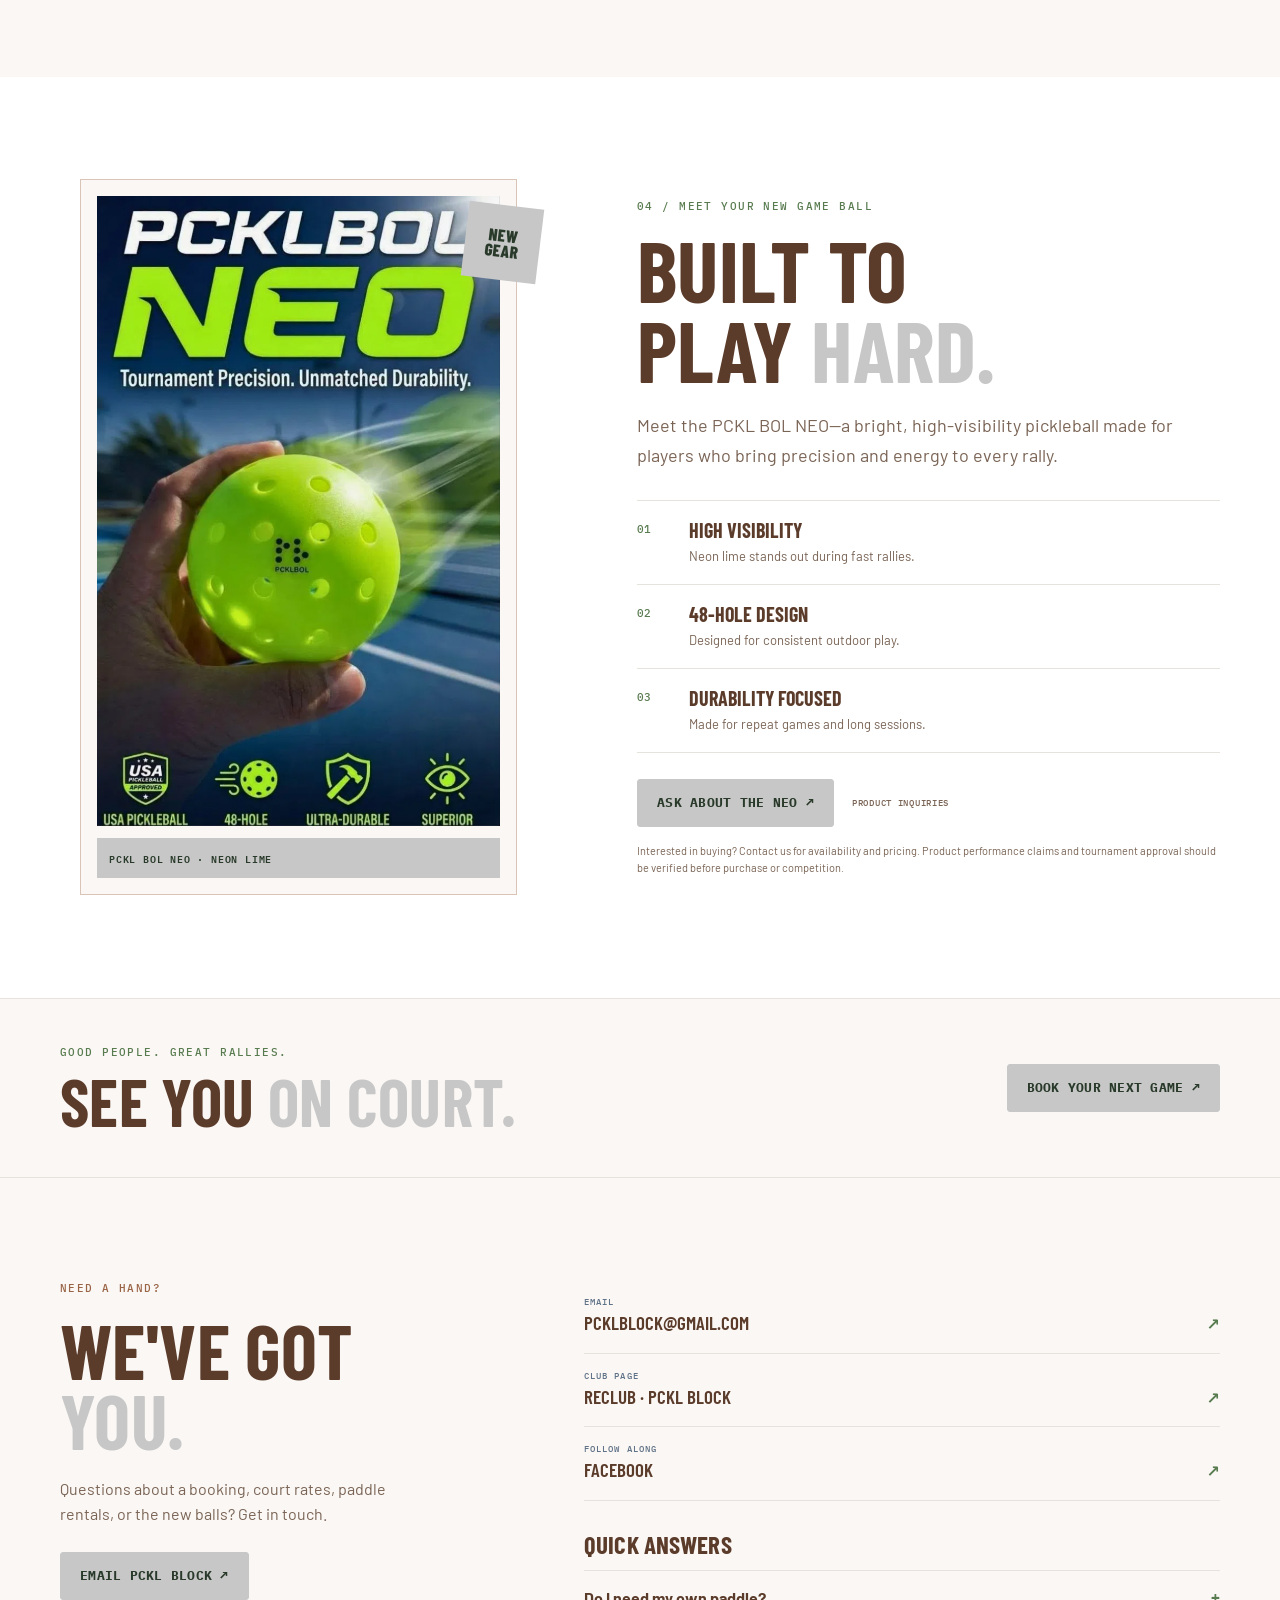
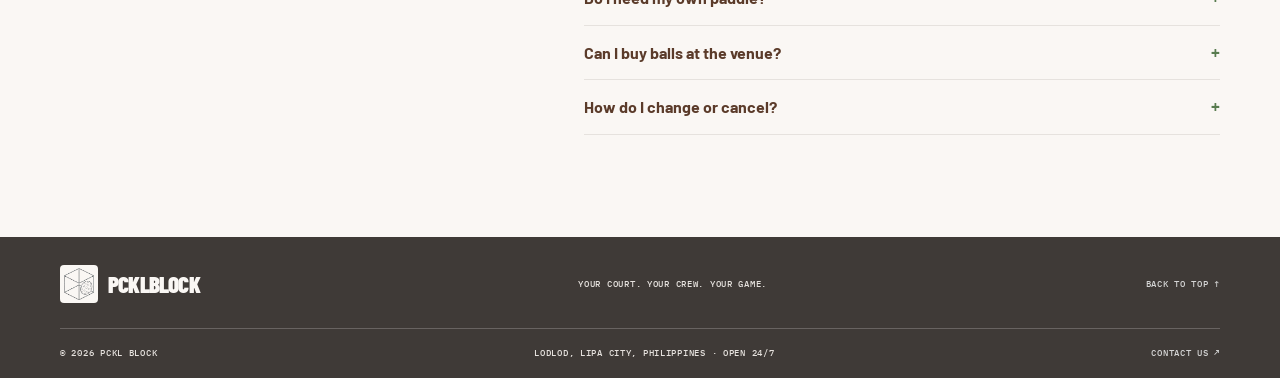
==== commit 8414b59d: "Add files via upload" ====
--- a/index.html
+++ b/index.html
@@ -15,7 +15,7 @@
 <a class="skip-link" href="#main">Skip to content</a>
 <header class="site-header">
   <div class="container nav-wrap">
-    <a class="brand" href="#top" aria-label="PCKL BLOCK home"><img class="brand-logo" src="assets/pcklblock-logo-mark.png" alt=""><span>PCKL<span class="brand-light">BLOCK</span></span></a>
+    <a class="brand" href="#top" aria-label="PCKL BLOCK home"><img class="brand-logo" src="assets/pcklblock-logo-mark.png" alt=""><span class="brand-word">PCKLBLOCK</span></a>
     <button class="menu-toggle" aria-expanded="false" aria-controls="main-nav" aria-label="Toggle navigation"><span></span><span></span><span></span></button>
     <nav id="main-nav" class="main-nav" aria-label="Main navigation">
       <a href="#book">Book a court</a><a href="#rates">Rates</a><a href="#basics">Rules for beginners</a><a href="#locations">Locations</a><a href="#neo">NEO balls</a>
@@ -103,7 +103,7 @@
 
 <section class="section support-section" id="support"><div class="container support-grid"><div><p class="eyebrow">NEED A HAND?</p><h2>WE'VE GOT<br><span>YOU.</span></h2><p>Questions about a booking, court rates, paddle rentals, or the new balls? Get in touch.</p><a class="button button-lime" href="mailto:pcklblock@gmail.com">Email PCKL BLOCK ↗</a></div><div class="support-details"><a href="mailto:pcklblock@gmail.com"><span>EMAIL</span><strong>pcklblock@gmail.com</strong><b>↗</b></a><a href="https://reclub.co/clubs/@pcklblock" target="_blank" rel="noopener"><span>CLUB PAGE</span><strong>ReClub · PCKL BLOCK</strong><b>↗</b></a><a href="https://www.facebook.com/p/Pcklblock-61586314826082/" target="_blank" rel="noopener"><span>FOLLOW ALONG</span><strong>Facebook</strong><b>↗</b></a><div class="faq"><h3>QUICK ANSWERS</h3><details><summary>Do I need my own paddle?</summary><p>No. Paddle rental is ₱100 each. Let us know in your booking note so we can prepare it.</p></details><details><summary>Can I buy balls at the venue?</summary><p>Nelson CZ-40 balls have previously been listed at ₱100 each. Contact us to confirm current stock and pricing. Ask us about PCKL BOL NEO availability, too.</p></details><details><summary>How do I change or cancel?</summary><p>Use the link in your booking confirmation to manage your appointment, or email us if you need help.</p></details></div></div></div></section>
 </main>
-<footer class="site-footer"><div class="container footer-top"><a class="brand" href="#top"><img class="brand-logo" src="assets/pcklblock-logo-mark.png" alt=""><span>PCKL<span class="brand-light">BLOCK</span></span></a><p>YOUR COURT. YOUR CREW. YOUR GAME.</p><a href="#top" class="back-top">BACK TO TOP ↑</a></div><div class="container footer-bottom"><span>© <span id="year"></span> PCKL BLOCK</span><span>LODLOD, LIPA CITY, PHILIPPINES · OPEN 24/7</span><a href="mailto:pcklblock@gmail.com">CONTACT US ↗</a></div></footer>
+<footer class="site-footer"><div class="container footer-top"><a class="brand" href="#top"><img class="brand-logo" src="assets/pcklblock-logo-mark.png" alt=""><span class="brand-word">PCKLBLOCK</span></a><p>YOUR COURT. YOUR CREW. YOUR GAME.</p><a href="#top" class="back-top">BACK TO TOP ↑</a></div><div class="container footer-bottom"><span>© <span id="year"></span> PCKL BLOCK</span><span>LODLOD, LIPA CITY, PHILIPPINES · OPEN 24/7</span><a href="mailto:pcklblock@gmail.com">CONTACT US ↗</a></div></footer>
 <script>
 const menuButton = document.querySelector('.menu-toggle');
 const nav = document.querySelector('#main-nav');
--- a/styles.css
+++ b/styles.css
@@ -1,7 +1,7 @@
 /* PCKL BLOCK — premium sports brand */
-:root{--navy:#5b3b2a;--navy-2:#704a34;--navy-3:#9a6446;--lime:#9a6446;--lime-2:#b98263;--white:#ffffff;--muted:#7a6455;--ink:#5b3b2a;--line:#e6e2de;--display:"Barlow Condensed","Arial Narrow",sans-serif;--body:"Barlow",system-ui,sans-serif;--mono:"IBM Plex Mono",monospace}
+:root{--navy:#5b3b2a;--navy-2:#704a34;--navy-3:#9a6446;--lime:#828282;--lime-2:#A0A0A0;--white:#ffffff;--muted:#7a6455;--ink:#5b3b2a;--line:#e6e2de;--display:"Barlow Condensed","Arial Narrow",sans-serif;--body:"Barlow",system-ui,sans-serif;--mono:"IBM Plex Mono",monospace}
 *{box-sizing:border-box}html{scroll-behavior:smooth;scroll-padding-top:90px}body{margin:0;background:var(--navy);color:var(--white);font:400 16px/1.6 var(--body);-webkit-font-smoothing:antialiased}img{display:block;max-width:100%}a{color:inherit}button,a{-webkit-tap-highlight-color:transparent}a:focus-visible,button:focus-visible,summary:focus-visible{outline:3px solid var(--lime);outline-offset:4px}.container{width:min(1160px,calc(100% - 48px));margin-inline:auto}.skip-link{position:absolute;top:-60px;left:16px;background:var(--lime);color:var(--navy);padding:10px 14px;z-index:99}.skip-link:focus{top:12px}.site-header{position:sticky;top:0;z-index:50;background:rgba(255,255,255,.96);backdrop-filter:blur(18px);border-bottom:1px solid rgba(91,59,42,.09)}.nav-wrap{min-height:78px;display:flex;align-items:center;gap:30px}.brand{display:inline-flex;align-items:center;gap:10px;text-decoration:none;font:800 23px/1 var(--display);letter-spacing:.04em;white-space:nowrap}.brand-mark{width:34px;height:34px;display:grid;place-items:center;border:2px solid var(--lime);color:var(--lime);font:800 22px/1 var(--display);transform:skew(-8deg)}.brand-mark span{font-size:10px}.brand-light{color:var(--lime);margin-left:4px}.main-nav{display:flex;align-items:center;gap:clamp(12px,2vw,27px);margin-left:auto}.main-nav a,.text-link{font:600 12px/1.4 var(--mono);letter-spacing:.035em;text-transform:uppercase;text-decoration:none;color:#7a6455;transition:color .2s}.main-nav a:hover,.text-link:hover{color:var(--lime)}.button{display:inline-flex;justify-content:center;align-items:center;gap:14px;min-height:48px;padding:13px 19px;border:1px solid transparent;border-radius:3px;text-decoration:none;text-transform:uppercase;font:700 13px/1.1 var(--mono);letter-spacing:.02em;transition:transform .2s,background .2s,color .2s,border-color .2s;cursor:pointer}.button:hover{transform:translateY(-2px)}.button-lime{background:var(--lime);color:var(--navy);border-color:var(--lime)}.button-lime:hover{background:var(--lime-2);border-color:var(--lime-2)}.button-dark{background:var(--navy);color:var(--white);border-color:var(--navy)}.button-dark:hover{background:var(--navy-2)}.button-outline{border-color:rgba(91,59,42,.3);color:var(--navy);background:transparent}.button-outline:hover{background:var(--navy);color:white}.button-full{width:100%}.menu-toggle{display:none;background:none;border:0;padding:10px}.menu-toggle span{display:block;width:24px;height:2px;background:var(--white);margin:5px}
-.hero{position:relative;overflow:hidden;padding:clamp(60px,8vw,112px) 0 70px;background:radial-gradient(ellipse at 75% 48%,rgba(154,100,70,.12),transparent 43%),linear-gradient(125deg,#5b3b2a 0%,#0a1f3d 56%,#102c4d 100%)}.hero:after{content:"";position:absolute;inset:auto -8% -125px 36%;height:220px;border-top:2px solid rgba(154,100,70,.45);transform:rotate(-8deg);pointer-events:none}.hero-glow{position:absolute;width:420px;height:420px;right:-130px;top:-210px;background:var(--lime);opacity:.09;filter:blur(80px);border-radius:50%}.hero-grid{position:relative;z-index:1;display:grid;grid-template-columns:1.04fr .96fr;align-items:center;gap:clamp(40px,7vw,92px)}.hero-copy{position:relative;z-index:2}.eyebrow,.mini-label{margin:0 0 18px;color:var(--lime);font:500 11px/1.5 var(--mono);letter-spacing:.13em;text-transform:uppercase}.pulse,.live-dot{display:inline-block;width:7px;height:7px;background:var(--lime);border-radius:50%;margin-right:8px;box-shadow:0 0 0 4px rgba(154,100,70,.12)}h1,h2,h3,p{margin-top:0}h1,h2,h3{font-family:var(--display);text-transform:uppercase;line-height:.93;letter-spacing:.005em}h1{font-size:clamp(64px,8.3vw,112px);font-weight:900;letter-spacing:-.025em;margin:0 0 25px}h1 span,h2 span{color:var(--lime)}.hero-lede{max-width:480px;color:#7a6455;font-size:18px;line-height:1.65;margin-bottom:28px}.hero-actions{display:flex;align-items:center;gap:24px;flex-wrap:wrap}.hero-meta{display:flex;gap:clamp(22px,4vw,48px);border-top:1px solid var(--line);margin-top:48px;padding-top:22px}.hero-meta div{display:grid;gap:5px}.hero-meta strong{font:700 26px/1 var(--display)}.hero-meta .rate-unit{font-size:13px;color:var(--lime)}.hero-meta div>span{font:500 9px/1.5 var(--mono);letter-spacing:.08em;color:#7a6455}.hero-visual{position:relative;min-width:0;padding:0 10px 20px 0}.visual-frame{position:relative;border:1px solid rgba(91,59,42,.18);padding:12px;background:rgba(91,59,42,.035);transform:rotate(1.5deg)}.visual-frame:before{content:"";position:absolute;inset:18px -18px -18px 18px;border:1px solid rgba(154,100,70,.45);z-index:-1}.visual-frame img{width:100%;height:450px;object-fit:cover;filter:saturate(.9);}.image-stamp{position:absolute;bottom:28px;left:28px;background:var(--lime);color:var(--navy);width:112px;height:112px;padding:15px;display:flex;flex-direction:column;justify-content:space-between;transform:rotate(-5deg)}.image-stamp span{font:600 10px var(--mono);letter-spacing:.15em}.image-stamp b{font:900 28px/.82 var(--display)}.hero-side-note{position:absolute;right:-30px;top:22%;writing-mode:vertical-rl;font:500 10px/1.8 var(--mono);letter-spacing:.13em;color:#7a6455}.hero-side-note span{color:var(--lime);font-size:22px}.court-lines{position:absolute;bottom:0;right:-10px;width:100px;height:65px;border-right:3px solid var(--lime);border-bottom:3px solid var(--lime);opacity:.8}
+.hero{position:relative;overflow:hidden;padding:clamp(60px,8vw,112px) 0 70px;background:radial-gradient(ellipse at 75% 48%,rgba(130,130,130,.12),transparent 43%),linear-gradient(125deg,#5b3b2a 0%,#0a1f3d 56%,#102c4d 100%)}.hero:after{content:"";position:absolute;inset:auto -8% -125px 36%;height:220px;border-top:2px solid rgba(130,130,130,.45);transform:rotate(-8deg);pointer-events:none}.hero-glow{position:absolute;width:420px;height:420px;right:-130px;top:-210px;background:var(--lime);opacity:.09;filter:blur(80px);border-radius:50%}.hero-grid{position:relative;z-index:1;display:grid;grid-template-columns:1.04fr .96fr;align-items:center;gap:clamp(40px,7vw,92px)}.hero-copy{position:relative;z-index:2}.eyebrow,.mini-label{margin:0 0 18px;color:var(--lime);font:500 11px/1.5 var(--mono);letter-spacing:.13em;text-transform:uppercase}.pulse,.live-dot{display:inline-block;width:7px;height:7px;background:var(--lime);border-radius:50%;margin-right:8px;box-shadow:0 0 0 4px rgba(130,130,130,.12)}h1,h2,h3,p{margin-top:0}h1,h2,h3{font-family:var(--display);text-transform:uppercase;line-height:.93;letter-spacing:.005em}h1{font-size:clamp(64px,8.3vw,112px);font-weight:900;letter-spacing:-.025em;margin:0 0 25px}h1 span,h2 span{color:var(--lime)}.hero-lede{max-width:480px;color:#7a6455;font-size:18px;line-height:1.65;margin-bottom:28px}.hero-actions{display:flex;align-items:center;gap:24px;flex-wrap:wrap}.hero-meta{display:flex;gap:clamp(22px,4vw,48px);border-top:1px solid var(--line);margin-top:48px;padding-top:22px}.hero-meta div{display:grid;gap:5px}.hero-meta strong{font:700 26px/1 var(--display)}.hero-meta .rate-unit{font-size:13px;color:var(--lime)}.hero-meta div>span{font:500 9px/1.5 var(--mono);letter-spacing:.08em;color:#7a6455}.hero-visual{position:relative;min-width:0;padding:0 10px 20px 0}.visual-frame{position:relative;border:1px solid rgba(91,59,42,.18);padding:12px;background:rgba(91,59,42,.035);transform:rotate(1.5deg)}.visual-frame:before{content:"";position:absolute;inset:18px -18px -18px 18px;border:1px solid rgba(130,130,130,.45);z-index:-1}.visual-frame img{width:100%;height:450px;object-fit:cover;filter:saturate(.9);}.image-stamp{position:absolute;bottom:28px;left:28px;background:var(--lime);color:var(--navy);width:112px;height:112px;padding:15px;display:flex;flex-direction:column;justify-content:space-between;transform:rotate(-5deg)}.image-stamp span{font:600 10px var(--mono);letter-spacing:.15em}.image-stamp b{font:900 28px/.82 var(--display)}.hero-side-note{position:absolute;right:-30px;top:22%;writing-mode:vertical-rl;font:500 10px/1.8 var(--mono);letter-spacing:.13em;color:#7a6455}.hero-side-note span{color:var(--lime);font-size:22px}.court-lines{position:absolute;bottom:0;right:-10px;width:100px;height:65px;border-right:3px solid var(--lime);border-bottom:3px solid var(--lime);opacity:.8}
 .booking-strip{background:var(--lime);color:var(--navy);padding:23px 0}.booking-strip-inner{display:flex;align-items:center;justify-content:space-between;gap:24px}.booking-strip-inner>div{display:grid;gap:4px}.booking-strip .mini-label{margin:0;color:#304600;font-size:10px}.booking-strip strong{font:700 clamp(21px,3vw,29px)/1.1 var(--display);text-transform:uppercase}
 .section{padding:clamp(65px,8vw,105px) 0}.section-heading{display:flex;align-items:end;justify-content:space-between;gap:30px;margin-bottom:36px}.section-heading>div{max-width:650px}.section-heading .eyebrow{margin-bottom:15px}.section-heading h2,.payment-copy h2,.support-grid h2,.community-inner h2{font-size:clamp(44px,6vw,76px);margin:0}.section-heading>p{max-width:380px;margin:0 0 5px;color:var(--muted);font-size:16px}.booking-section{background:#faf7f4;color:var(--navy)}.booking-section .section-heading>p{color:#52637a}.booking-section .eyebrow{color:#466100}.booking-layout{display:grid;grid-template-columns:minmax(0,1.45fr) minmax(300px,.8fr);gap:22px;align-items:start}.calendar-card,.info-card{background:white;border:1px solid #e6e2de;box-shadow:0 12px 35px rgba(91,59,42,.07)}.card-topline{height:51px;display:flex;align-items:center;gap:9px;padding:0 17px;border-bottom:1px solid #e6e2de;font:500 10px var(--mono);letter-spacing:.07em;color:#3b4e65}.open-tag{margin-left:auto;background:#f1e7df;color:#704a34;padding:6px 8px;font-size:9px}.calendar-frame{height:690px;overflow:hidden}.calendar-frame iframe{display:block;width:100%;height:100%;border:0;background:#fff}.calendar-fallback{padding:14px 17px;border-top:1px solid #e6e2de;color:#637187;font-size:13px}.calendar-fallback a{color:#385900;font-weight:700}.booking-aside{display:grid;gap:16px}.info-card{padding:24px}.info-card .eyebrow{color:#9a6446;margin-bottom:12px}.info-card h3{font-size:29px;margin-bottom:22px}.rate-line{display:flex;align-items:center;justify-content:space-between;gap:12px;padding:13px 0;border-top:1px solid #e6e2de}.rate-line>div{display:grid;gap:3px}.rate-line strong{font-size:14px}.rate-line span{color:#7a6455;font:10px var(--mono)}.rate-line>b{font:700 30px/.9 var(--display);white-space:nowrap}.rate-line small{font:500 10px var(--mono);margin-left:3px;color:#627086}.fine-print{font-size:11px;line-height:1.6;color:#738094;margin:15px 0 0}.steps{list-style:none;margin:0 0 20px;padding:0;display:grid;gap:17px}.steps li{display:grid;grid-template-columns:31px 1fr;gap:10px}.steps li>span{font:600 11px var(--mono);color:#9a6446;padding-top:3px}.steps strong{font-size:14px}.steps p{font-size:12px;line-height:1.5;color:#68768a;margin:3px 0 0}
 .payment-section{padding:clamp(60px,8vw,100px) 0;background:var(--lime);color:var(--navy)}.payment-grid{display:grid;grid-template-columns:1fr minmax(290px,.7fr);gap:clamp(40px,8vw,100px);align-items:center}.payment-copy .eyebrow{color:#704a34}.payment-copy h2{margin-bottom:22px;font-size:clamp(52px,7vw,85px)}.payment-copy h2 span{color:#fff;text-shadow:2px 2px 0 var(--navy)}.payment-copy>p:not(.eyebrow){max-width:520px;color:#7a6455}.payment-steps{list-style:none;padding:0;margin:25px 0 0;display:grid;gap:15px}.payment-steps li{display:grid;grid-template-columns:32px 1fr;gap:10px;align-items:start;font-size:14px}.payment-steps li>span{display:grid;place-items:center;width:27px;height:27px;background:var(--navy);color:var(--lime);font:600 12px var(--mono)}.payment-steps a{font-weight:700}.payment-copy .fine-print{color:#4e650f}.qr-card{background:#fff;color:var(--navy);padding:22px;box-shadow:12px 12px 0 rgba(91,59,42,.18);max-width:420px;justify-self:center;width:100%}.qr-heading{display:flex;align-items:center;justify-content:space-between;gap:10px;margin-bottom:16px;font:600 10px var(--mono);letter-spacing:.08em}.qr-badge{padding:6px 8px;background:#f1e7df;color:#704a34}.qr-card img{width:min(100%,330px);margin:0 auto;border:1px solid #e6e2de}.qr-card>p{text-align:center;color:#7a6455;font-size:13px;margin:15px 0}.qr-card .button{margin-top:4px}
@@ -23,13 +23,13 @@
 .brand{color:#5b3b2a}
 .brand-mark{display:none}
 .brand-logo{width:38px;height:38px;object-fit:contain;flex:none}
-.hero{background:radial-gradient(ellipse at 78% 45%,rgba(154,100,70,.12),transparent 45%),linear-gradient(125deg,#ffffff 0%,#faf7f4 100%)}
+.hero{background:radial-gradient(ellipse at 78% 45%,rgba(130,130,130,.12),transparent 45%),linear-gradient(125deg,#ffffff 0%,#faf7f4 100%)}
 .hero:after{border-top-color:rgba(154,100,70,.25)}
 .hero-lede{color:#7a6455}
 .hero-meta{border-top-color:#e6e2de}
 .hero-meta div>span,.hero-side-note{color:#7a6455}
 .visual-frame{border-color:rgba(91,59,42,.18);background:rgba(255,255,255,.55)}
-.visual-frame:before{border-color:rgba(154,100,70,.45)}
+.visual-frame:before{border-color:rgba(130,130,130,.45)}
 .hero-side-note span{color:#9a6446}
 .court-lines{border-color:#9a6446}
 .booking-strip{background:#9a6446;color:#fff}
@@ -44,7 +44,7 @@
 .rule-card h3{color:#5b3b2a}
 .rule-card p:not(.eyebrow){color:#7a6455}
 .rule-number{color:#9a6446}
-.rule-icon{border-color:rgba(154,100,70,.45);color:#9a6446}
+.rule-icon{border-color:rgba(130,130,130,.45);color:#9a6446}
 .rule-tag{color:#9a6446}
 .rule-cta{background:#9a6446;color:#fff}
 .rule-cta .eyebrow,.rule-cta p:not(.eyebrow){color:#f5e9e1}
@@ -62,3 +62,64 @@
 .footer-top p{color:#e6e2de}
 .footer-bottom{color:#e6e2de}
 @media(max-width:760px){.site-header{background:rgba(255,255,255,.98)}}
+
+/* Brand refinement: original warm neutrals + pickleball green accent */
+:root{--lime:#C7C7C7;--lime-2:#D5D5D5}
+.hero{color:#5b3b2a;background:radial-gradient(ellipse at 78% 45%,rgba(191,216,176,.34),transparent 45%),linear-gradient(125deg,#fff 0%,#faf7f4 100%)}
+.hero h1{color:#5b3b2a}
+.hero h1 span,.section-heading h2 span{color:#587B4F}
+.hero .eyebrow,.hero .hero-side-note span,.court-lines{color:#587B4F}
+.hero .pulse,.hero .live-dot{background:#C7C7C7;box-shadow:0 0 0 4px rgba(191,216,176,.38)}
+.hero .hero-meta strong{color:#5b3b2a}
+.hero .hero-meta .rate-unit{color:#587B4F}
+.image-stamp{background:#C7C7C7;color:#30271f;box-shadow:0 8px 24px rgba(40,35,26,.16)}
+.image-stamp span{color:#354A35}
+.button-lime{background:#C7C7C7;color:#293A2A;border-color:#C7C7C7}
+.button-lime:hover{background:#D5D5D5;border-color:#D5D5D5;color:#293A2A}
+.booking-strip{background:#C7C7C7;color:#293A2A}
+.booking-strip .mini-label{color:#354A35}
+.booking-strip .button-dark{background:#5b3b2a;color:#fff;border-color:#5b3b2a}
+.booking-strip .button-dark:hover{background:#704a34}
+.eyebrow,.mini-label{color:#587B4F}
+.rule-number,.rule-icon,.rule-tag,.support-details>a b,.faq summary:after{color:#587B4F}
+.rule-icon{border-color:rgba(143,177,127,.75)}
+.rule-cta{background:#C7C7C7;color:#293A2A}
+.rule-cta .eyebrow,.rule-cta p:not(.eyebrow){color:#354A35}
+.location-status{background:#C7C7C7;color:#293A2A}
+.location-status i{background:#354A35}
+.location-next .location-details .eyebrow,.coming-soon,.location-next .text-link{color:#D5D5D5}
+.next-pattern{background:linear-gradient(130deg,#C7C7C7,#5b3b2a)}
+.neo-sticker,.neo-image-caption{background:#C7C7C7;color:#293A2A}
+.feature-list>div>span{color:#587B4F}
+.back-top,.footer-bottom a{color:#D5D5D5}
+.main-nav a:hover,.text-link:hover{color:#587B4F}
+@media(max-width:780px){.main-nav{background:#faf7f4}.main-nav a{color:#5b3b2a}.main-nav a:hover{color:#587B4F}.menu-toggle span{background:#5b3b2a}}
+
+
+/* Footer brand contrast: readable wordmark on the dark footer */
+.site-footer .brand > span{color:#FAF7F4}
+.site-footer .brand .brand-light{color:#C7C7C7}
+.site-footer .brand-logo{background:#FAF7F4;border-radius:4px;padding:2px}
+.site-footer .footer-top{border-bottom-color:rgba(250,247,244,.22)}
+.site-footer .back-top,.site-footer .footer-bottom a{color:#D5D5D5}
+
+
+/* Final brand pass: pastel sage green and a single, readable PCKLBLOCK wordmark */
+:root{--lime:#C7C7C7;--lime-2:#D5D5D5}
+.brand-word{display:inline-block;white-space:nowrap;color:#5b3b2a;letter-spacing:-.045em;font-weight:850}
+.site-footer .brand-word{color:#FAF7F4!important}
+.site-footer .brand-logo{background:#FAF7F4;border-radius:4px;padding:2px}
+.button-lime,.booking-strip,.rule-cta,.location-status,.neo-sticker,.neo-image-caption,.image-stamp{background-color:#C7C7C7;color:#293A2A;border-color:#C7C7C7}
+.button-lime:hover{background-color:#D5D5D5;border-color:#D5D5D5;color:#293A2A}
+.hero h1 span,.section-heading h2 span,.eyebrow,.mini-label,.rule-number,.rule-icon,.rule-tag,.feature-list>div>span,.support-details>a b,.faq summary:after,.main-nav a:hover,.text-link:hover{color:#587B4F}
+.hero .pulse,.hero .live-dot,.location-status i{background:#C7C7C7;box-shadow:0 0 0 4px rgba(191,216,176,.38)}
+.rule-icon{border-color:rgba(143,177,127,.75)}
+.booking-strip .mini-label,.rule-cta .eyebrow,.rule-cta p:not(.eyebrow),.image-stamp span{color:#354A35}
+.site-footer .back-top,.site-footer .footer-bottom a{color:#D5D5D5}
+
+/* Final contrast and brand lockup correction */
+.site-footer{background:#3F3A37;color:#FAF7F4}
+.site-footer .brand{gap:10px}
+.site-footer .brand-word{display:inline-block;white-space:nowrap;color:#FAF7F4!important;letter-spacing:-.035em}
+.site-footer .brand-logo{background:#FAF7F4;border-radius:4px;padding:3px}
+.site-footer .brand-light{color:#D5D5D5!important}
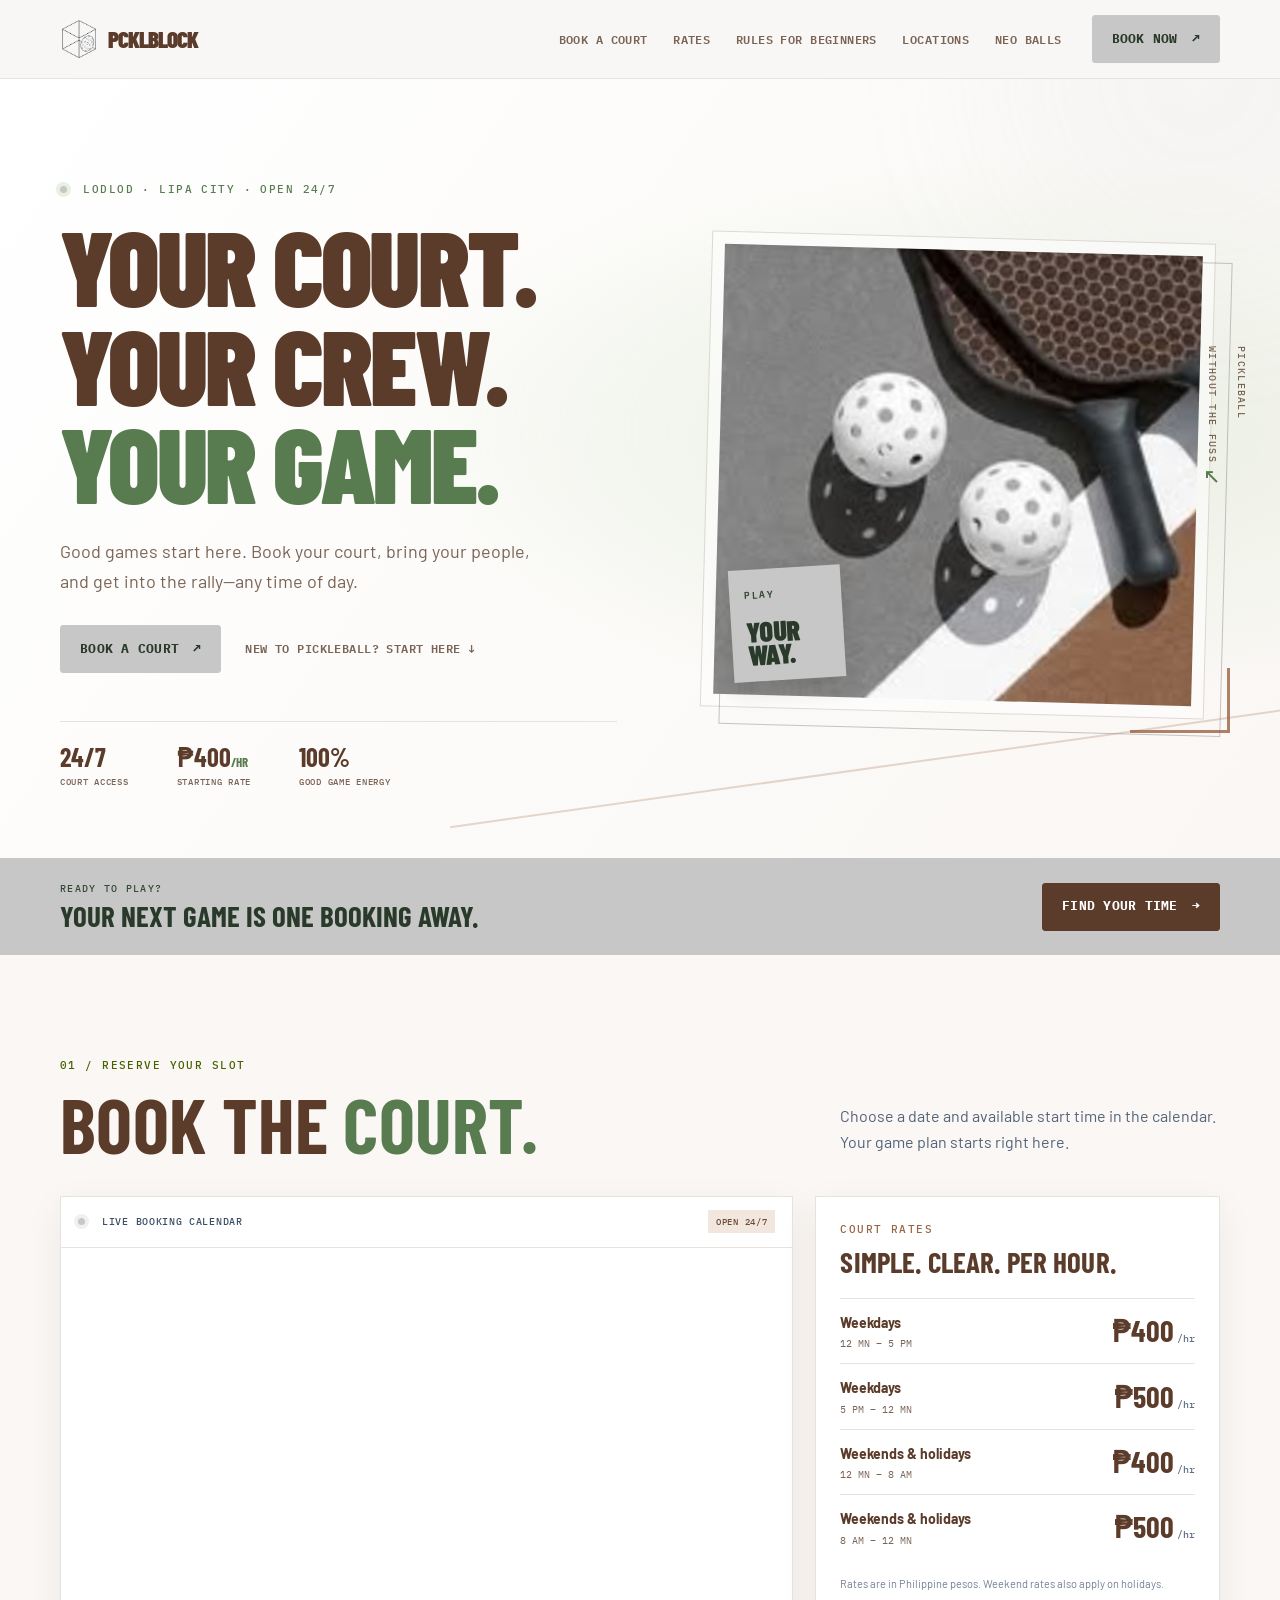
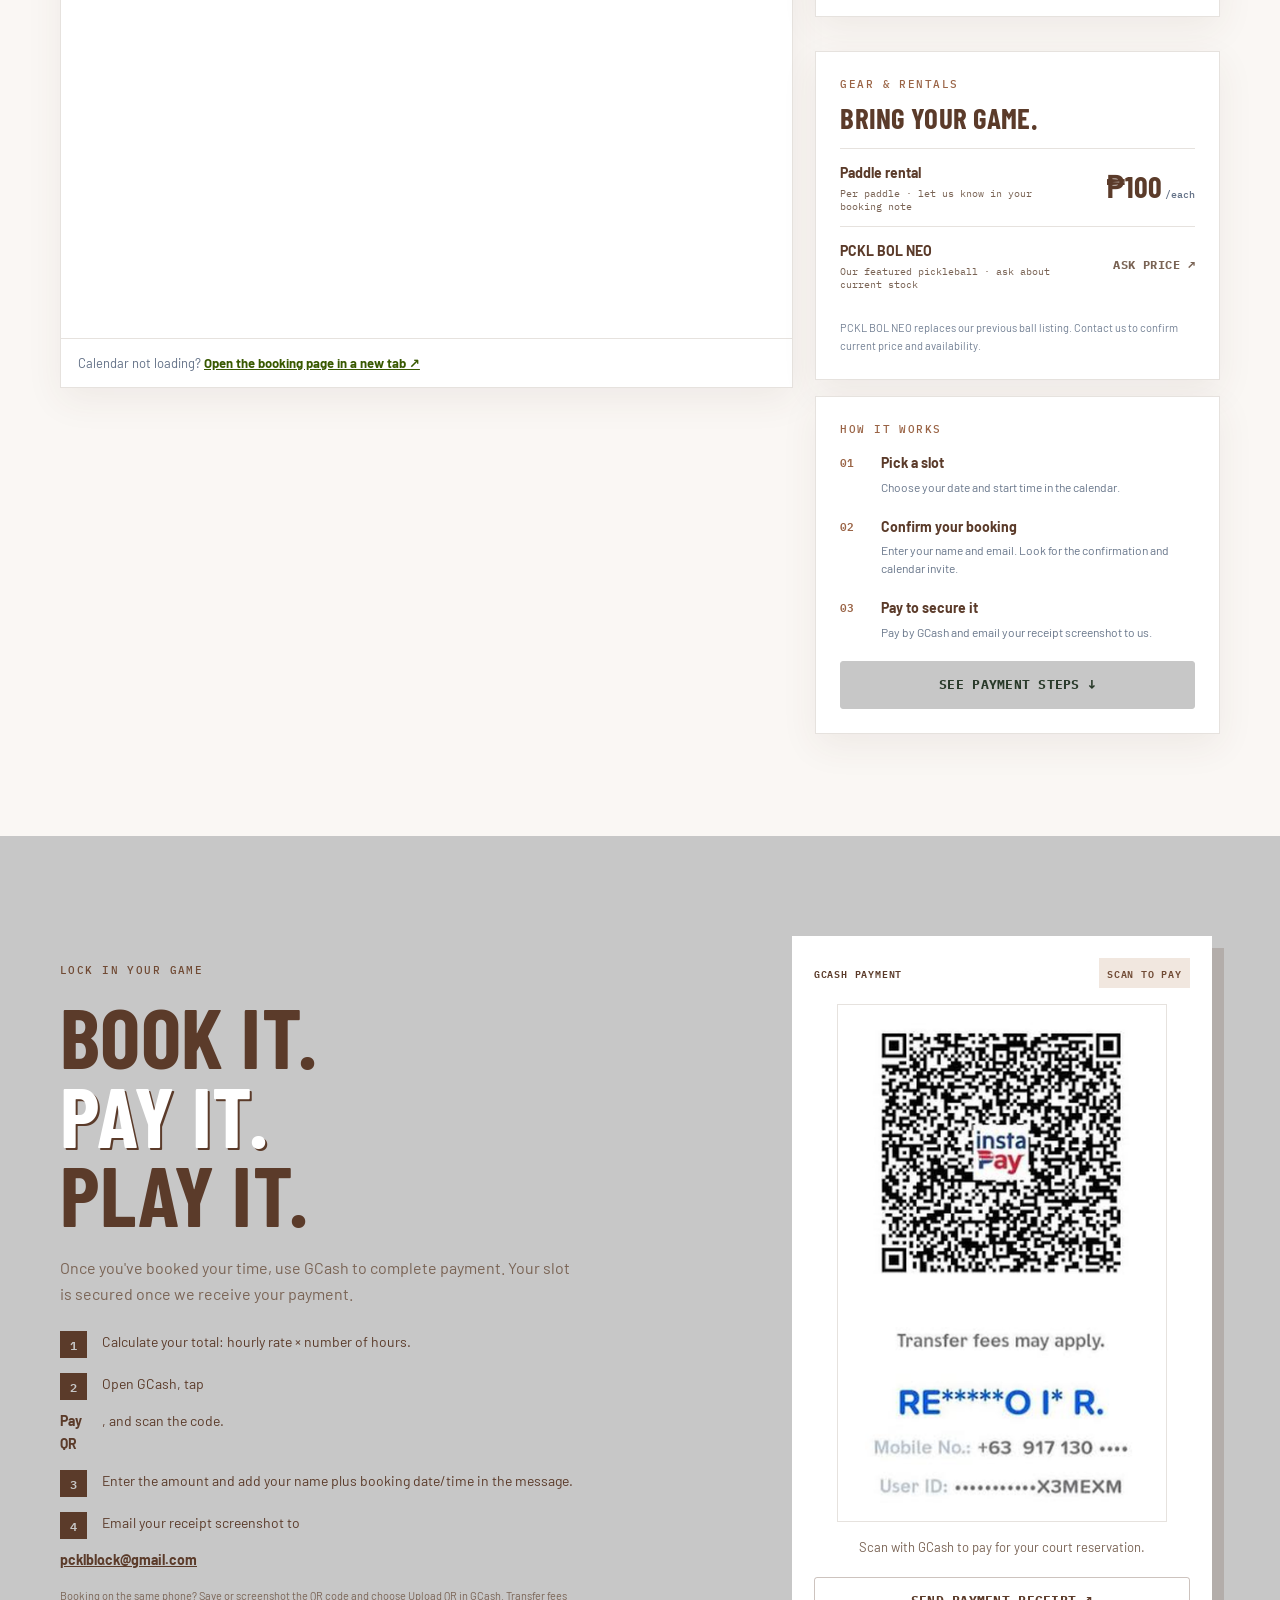
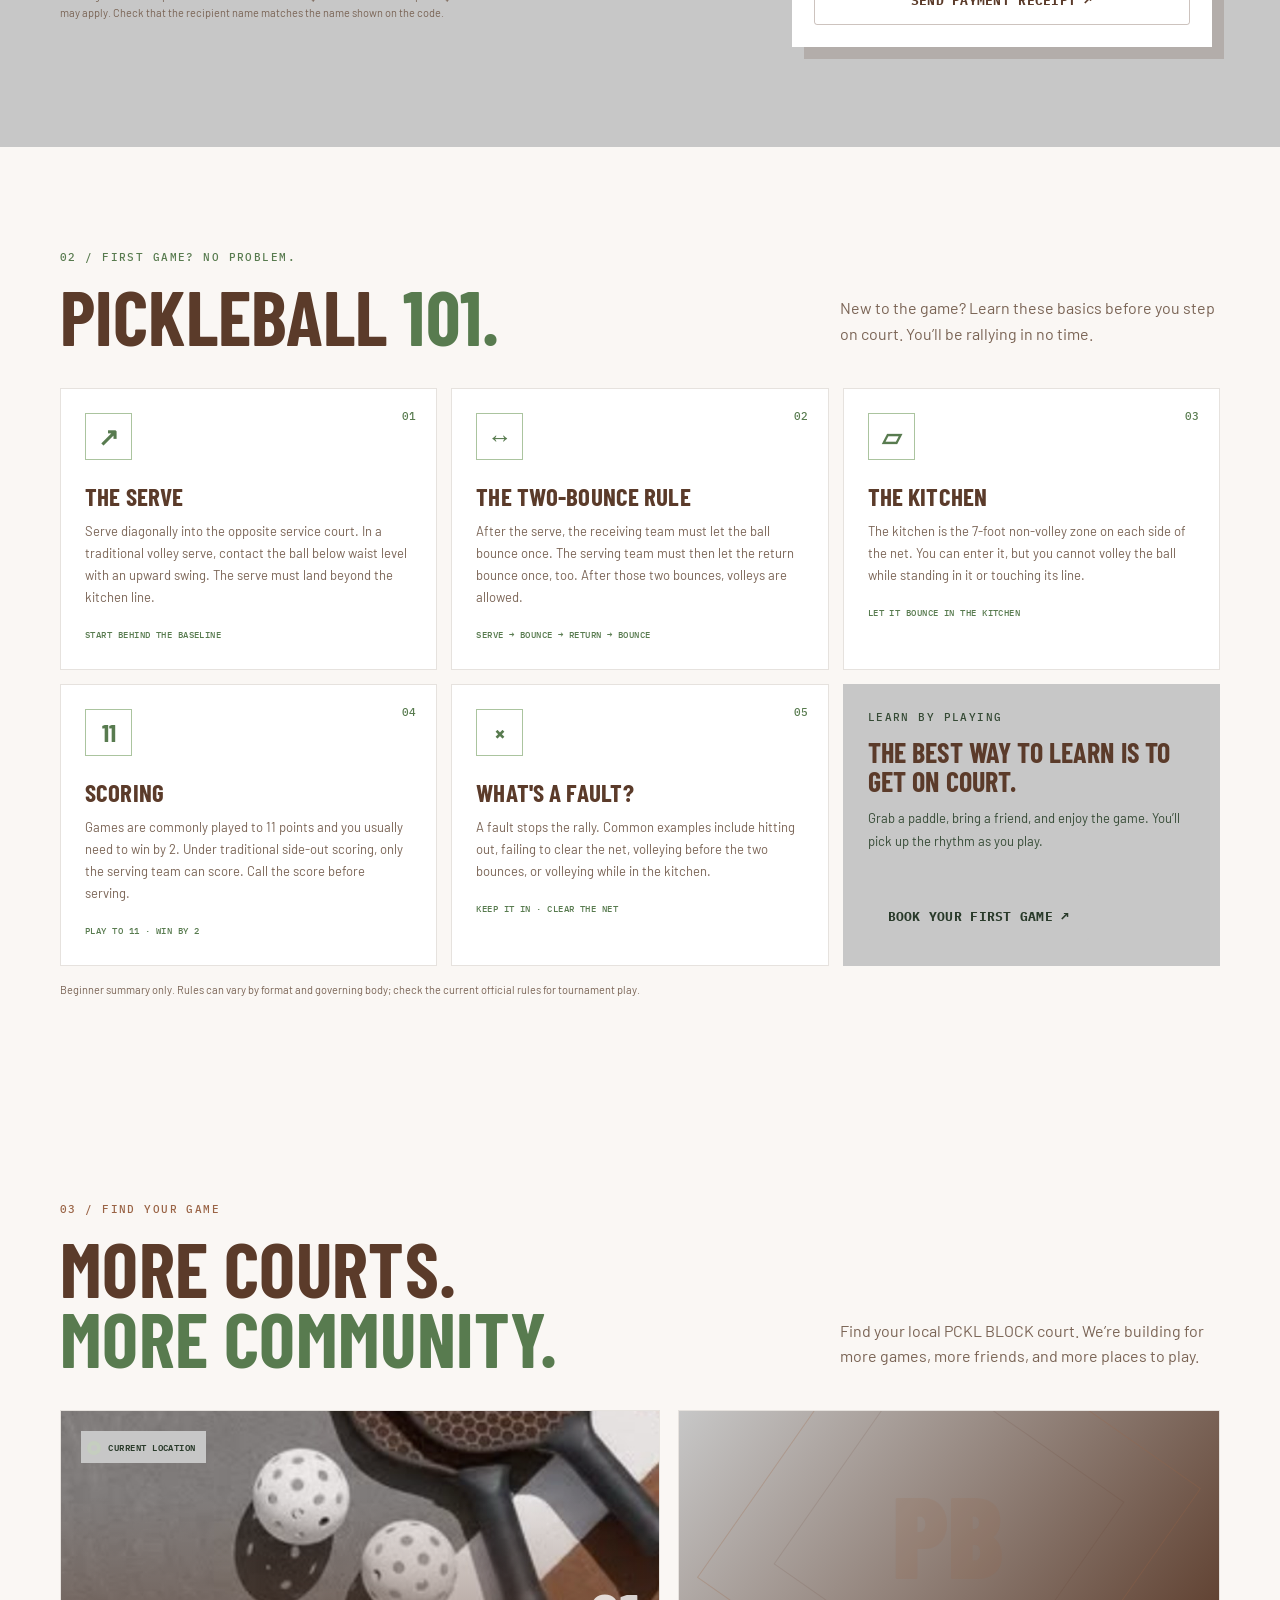
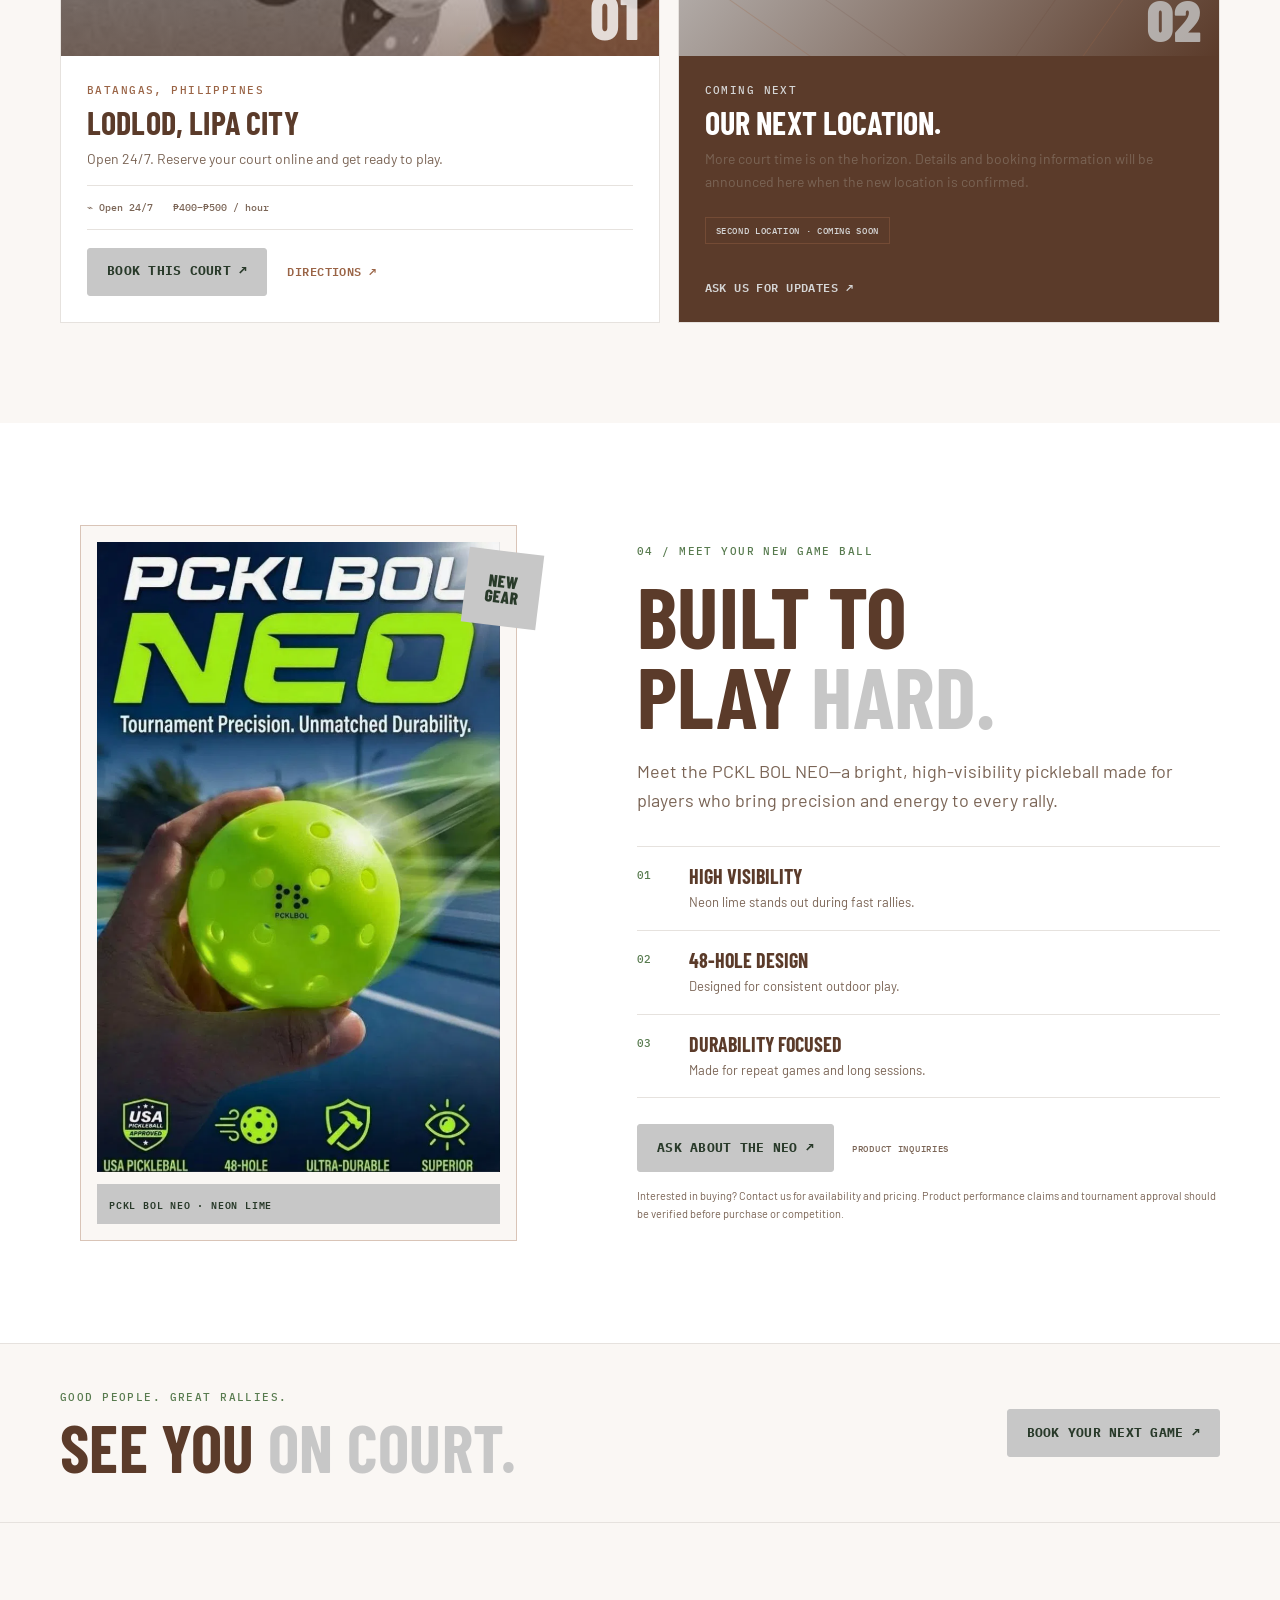
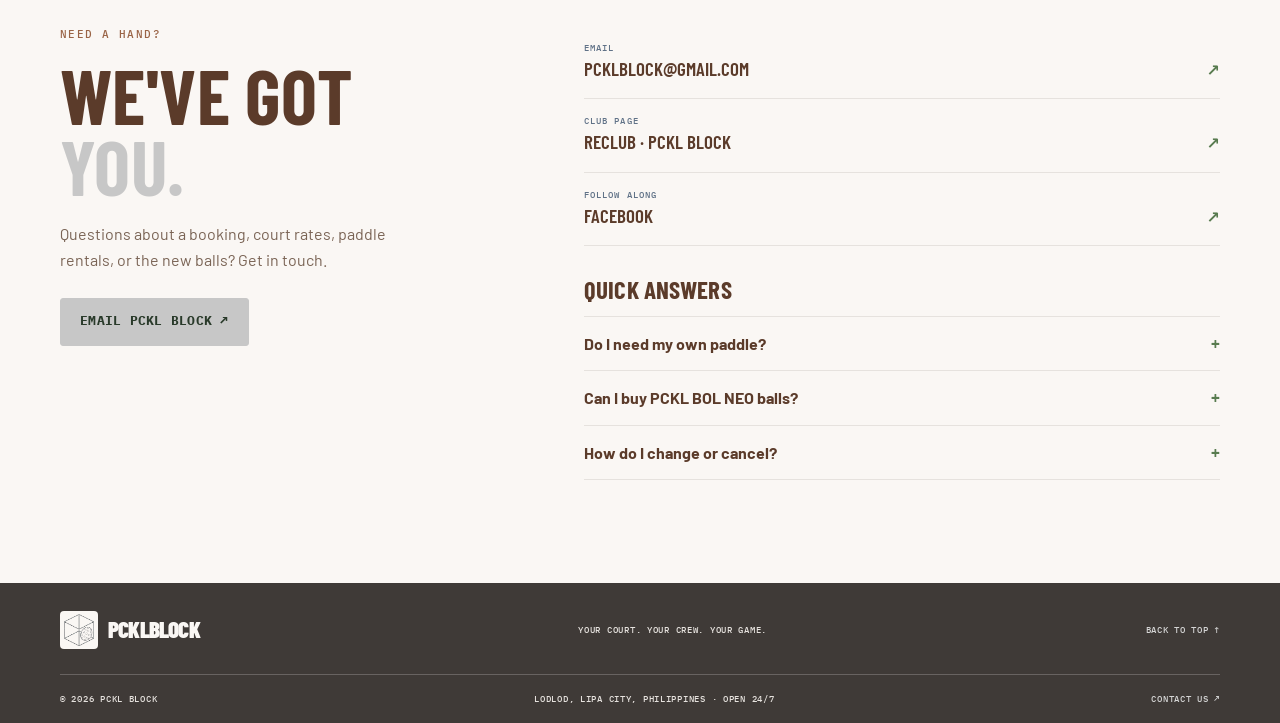
==== commit cb3d89b8: "Add files via upload" ====
--- a/index.html
+++ b/index.html
@@ -60,6 +60,11 @@
       <div class="rate-line"><div><strong>Weekends & holidays</strong><span>8 AM – 12 MN</span></div><b>₱500<small>/hr</small></b></div>
       <p class="fine-print">Rates are in Philippine pesos. Weekend rates also apply on holidays.</p>
     </div>
+    <div class="info-card gear-pricing-card" id="gear-pricing"><p class="eyebrow">GEAR & RENTALS</p><h3>Bring your game.</h3>
+      <div class="rate-line"><div><strong>Paddle rental</strong><span>Per paddle · let us know in your booking note</span></div><b>₱100<small>/each</small></b></div>
+      <div class="rate-line"><div><strong>PCKL BOL NEO</strong><span>Our featured pickleball · ask about current stock</span></div><a class="text-link" href="mailto:pcklblock@gmail.com?subject=PCKL%20BOL%20NEO%20price%20and%20availability">Ask price ↗</a></div>
+      <p class="fine-print">PCKL BOL NEO replaces our previous ball listing. Contact us to confirm current price and availability.</p>
+    </div>
     <div class="info-card"><p class="eyebrow">HOW IT WORKS</p><ol class="steps"><li><span>01</span><div><strong>Pick a slot</strong><p>Choose your date and start time in the calendar.</p></div></li><li><span>02</span><div><strong>Confirm your booking</strong><p>Enter your name and email. Look for the confirmation and calendar invite.</p></div></li><li><span>03</span><div><strong>Pay to secure it</strong><p>Pay by GCash and email your receipt screenshot to us.</p></div></li></ol><a class="button button-lime button-full" href="#payment">See payment steps ↓</a></div>
    </aside>
   </div>
@@ -101,7 +106,7 @@
 
 <section class="community-band" id="community"><div class="container community-inner"><div><p class="eyebrow">GOOD PEOPLE. GREAT RALLIES.</p><h2>SEE YOU <span>ON COURT.</span></h2></div><a class="button button-lime" href="#book">Book your next game ↗</a></div></section>
 
-<section class="section support-section" id="support"><div class="container support-grid"><div><p class="eyebrow">NEED A HAND?</p><h2>WE'VE GOT<br><span>YOU.</span></h2><p>Questions about a booking, court rates, paddle rentals, or the new balls? Get in touch.</p><a class="button button-lime" href="mailto:pcklblock@gmail.com">Email PCKL BLOCK ↗</a></div><div class="support-details"><a href="mailto:pcklblock@gmail.com"><span>EMAIL</span><strong>pcklblock@gmail.com</strong><b>↗</b></a><a href="https://reclub.co/clubs/@pcklblock" target="_blank" rel="noopener"><span>CLUB PAGE</span><strong>ReClub · PCKL BLOCK</strong><b>↗</b></a><a href="https://www.facebook.com/p/Pcklblock-61586314826082/" target="_blank" rel="noopener"><span>FOLLOW ALONG</span><strong>Facebook</strong><b>↗</b></a><div class="faq"><h3>QUICK ANSWERS</h3><details><summary>Do I need my own paddle?</summary><p>No. Paddle rental is ₱100 each. Let us know in your booking note so we can prepare it.</p></details><details><summary>Can I buy balls at the venue?</summary><p>Nelson CZ-40 balls have previously been listed at ₱100 each. Contact us to confirm current stock and pricing. Ask us about PCKL BOL NEO availability, too.</p></details><details><summary>How do I change or cancel?</summary><p>Use the link in your booking confirmation to manage your appointment, or email us if you need help.</p></details></div></div></div></section>
+<section class="section support-section" id="support"><div class="container support-grid"><div><p class="eyebrow">NEED A HAND?</p><h2>WE'VE GOT<br><span>YOU.</span></h2><p>Questions about a booking, court rates, paddle rentals, or the new balls? Get in touch.</p><a class="button button-lime" href="mailto:pcklblock@gmail.com">Email PCKL BLOCK ↗</a></div><div class="support-details"><a href="mailto:pcklblock@gmail.com"><span>EMAIL</span><strong>pcklblock@gmail.com</strong><b>↗</b></a><a href="https://reclub.co/clubs/@pcklblock" target="_blank" rel="noopener"><span>CLUB PAGE</span><strong>ReClub · PCKL BLOCK</strong><b>↗</b></a><a href="https://www.facebook.com/p/Pcklblock-61586314826082/" target="_blank" rel="noopener"><span>FOLLOW ALONG</span><strong>Facebook</strong><b>↗</b></a><div class="faq"><h3>QUICK ANSWERS</h3><details><summary>Do I need my own paddle?</summary><p>No. Paddle rental is ₱100 each. Let us know in your booking note so we can prepare it.</p></details><details><summary>Can I buy PCKL BOL NEO balls?</summary><p>PCKL BOL NEO is our featured ball. Email us to confirm current stock and pricing.</p></details><details><summary>How do I change or cancel?</summary><p>Use the link in your booking confirmation to manage your appointment, or email us if you need help.</p></details></div></div></div></section>
 </main>
 <footer class="site-footer"><div class="container footer-top"><a class="brand" href="#top"><img class="brand-logo" src="assets/pcklblock-logo-mark.png" alt=""><span class="brand-word">PCKLBLOCK</span></a><p>YOUR COURT. YOUR CREW. YOUR GAME.</p><a href="#top" class="back-top">BACK TO TOP ↑</a></div><div class="container footer-bottom"><span>© <span id="year"></span> PCKL BLOCK</span><span>LODLOD, LIPA CITY, PHILIPPINES · OPEN 24/7</span><a href="mailto:pcklblock@gmail.com">CONTACT US ↗</a></div></footer>
 <script>
--- a/styles.css
+++ b/styles.css
@@ -123,3 +123,13 @@
 .site-footer .brand-word{display:inline-block;white-space:nowrap;color:#FAF7F4!important;letter-spacing:-.035em}
 .site-footer .brand-logo{background:#FAF7F4;border-radius:4px;padding:3px}
 .site-footer .brand-light{color:#D5D5D5!important}
+
+
+/* Gear pricing: paddles and the current PCKL BOL NEO ball */
+.gear-pricing-card{margin-top:18px}
+.gear-pricing-card h3{margin:0 0 16px}
+.gear-pricing-card .rate-line{align-items:center;gap:16px}
+.gear-pricing-card .rate-line>div{min-width:0}
+.gear-pricing-card .rate-line span{max-width:230px}
+.gear-pricing-card .rate-line .text-link{white-space:nowrap;font-weight:700}
+@media(max-width:520px){.gear-pricing-card .rate-line{align-items:flex-start}.gear-pricing-card .rate-line span{max-width:190px}}
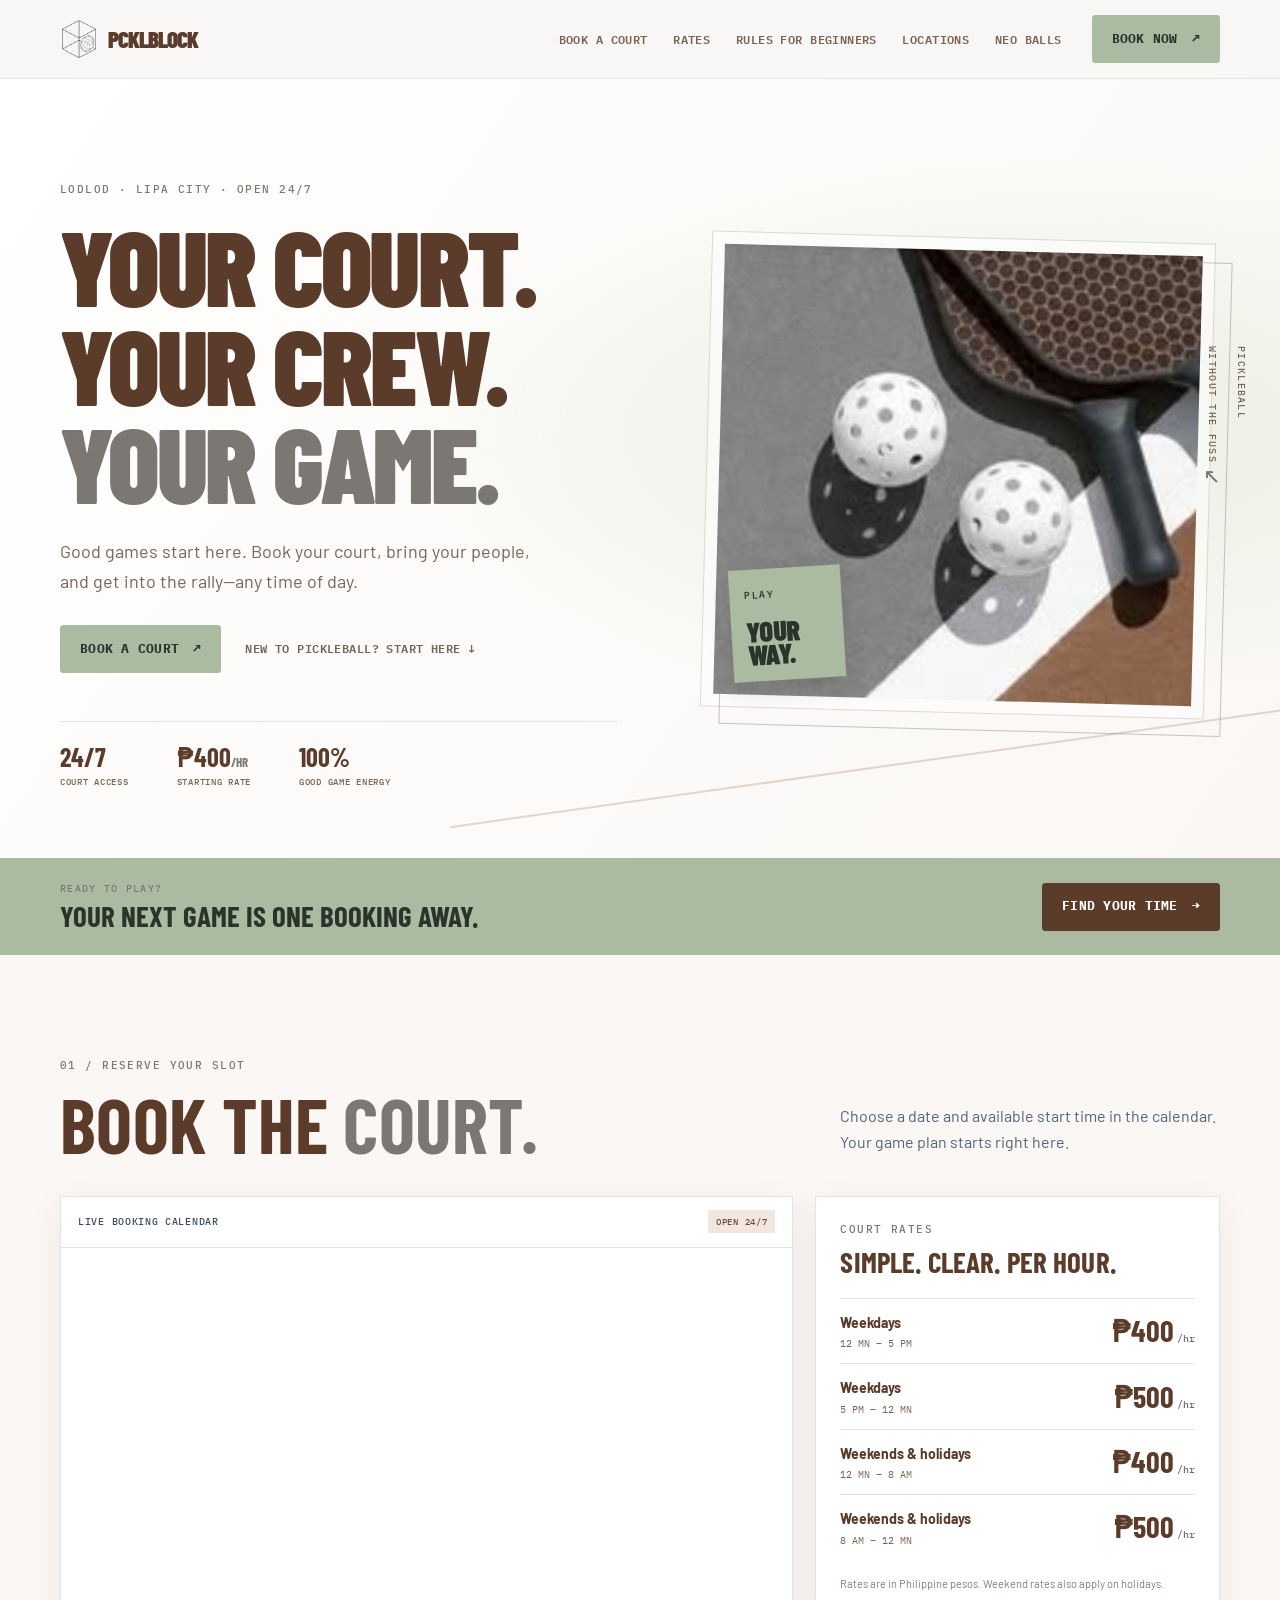
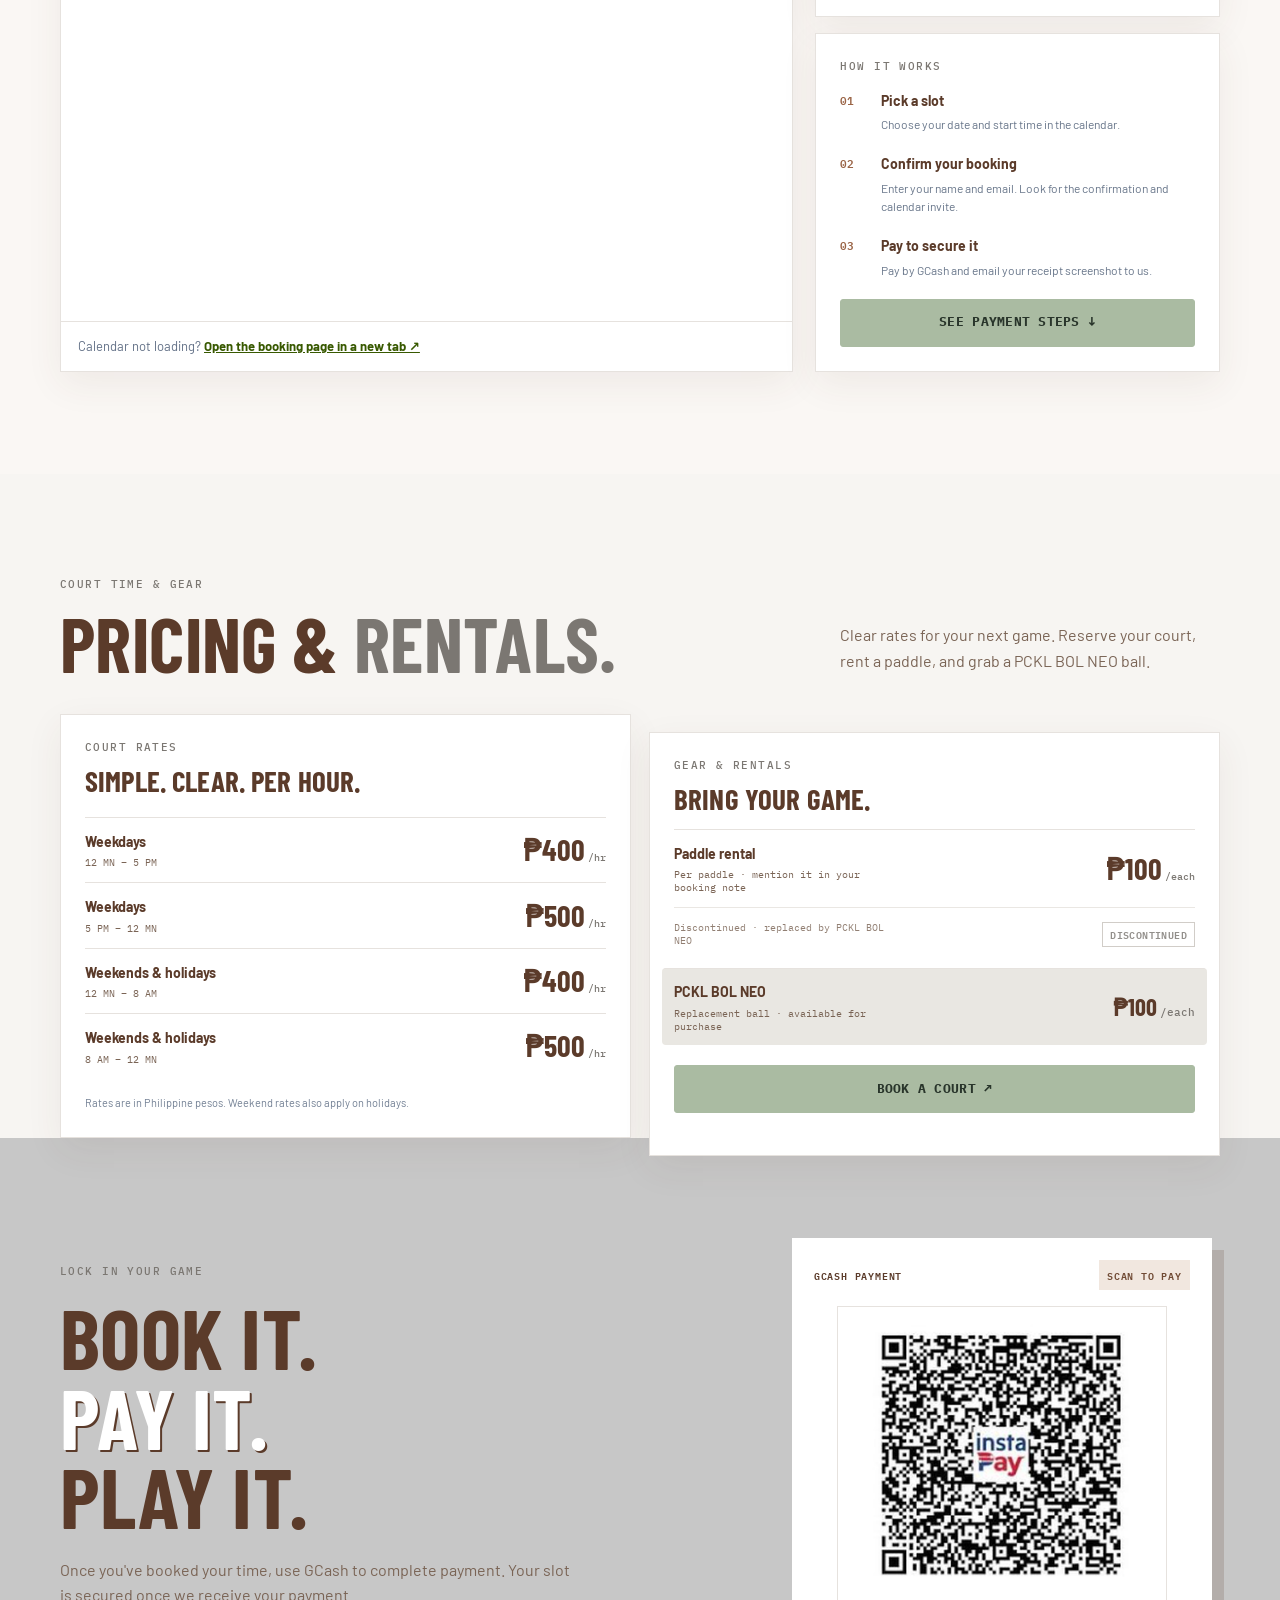
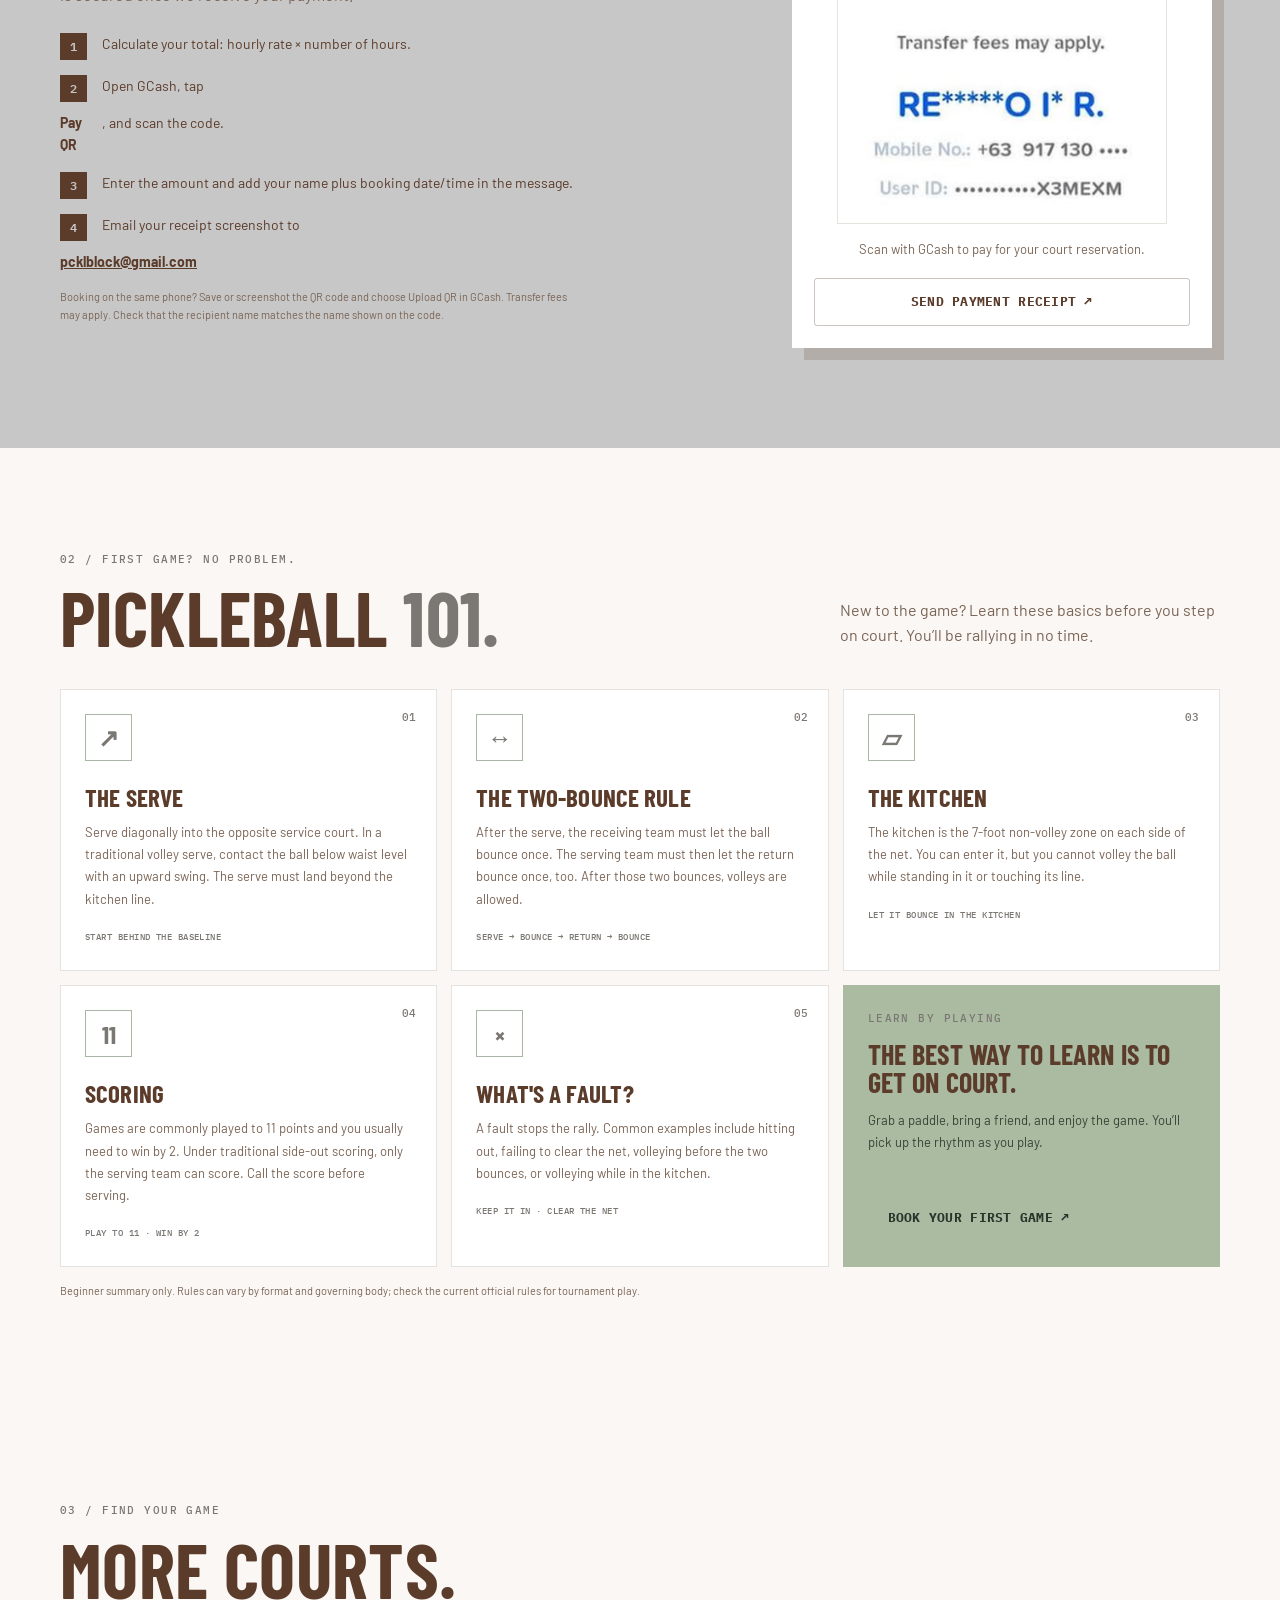
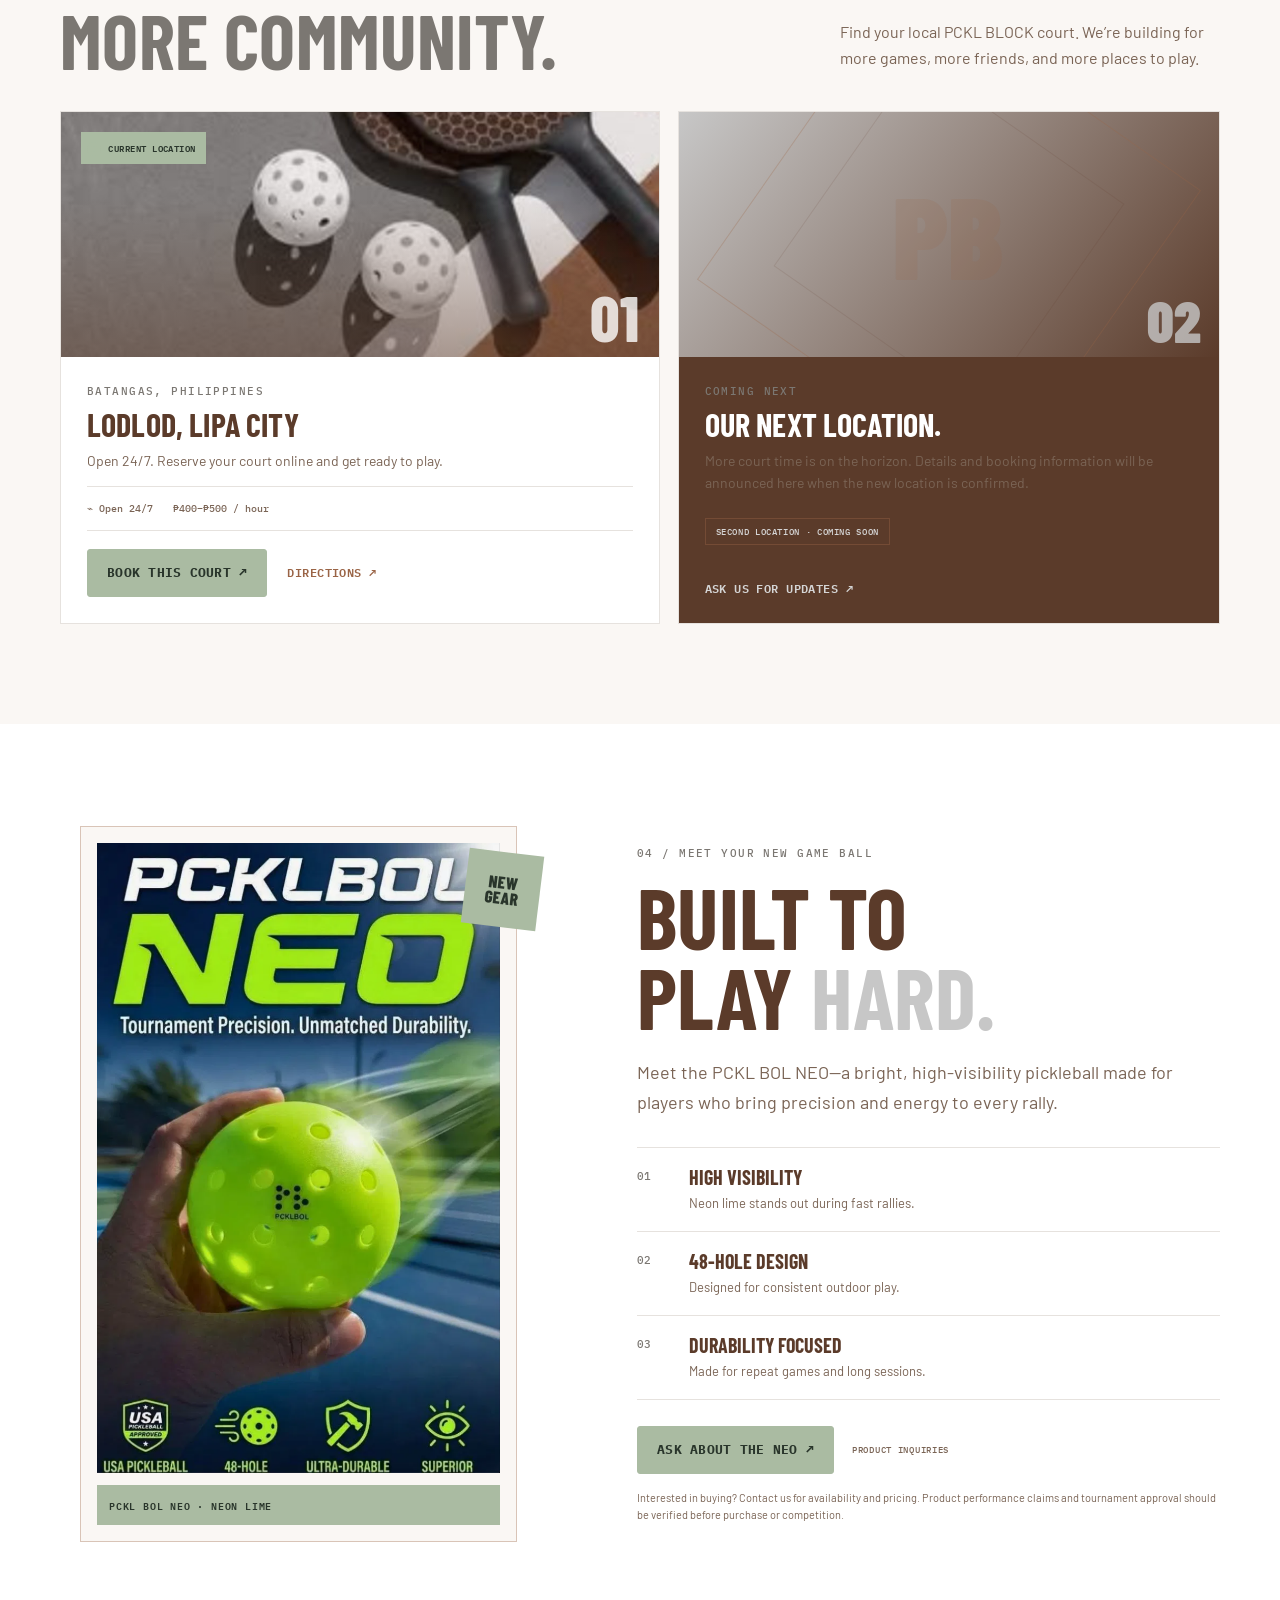
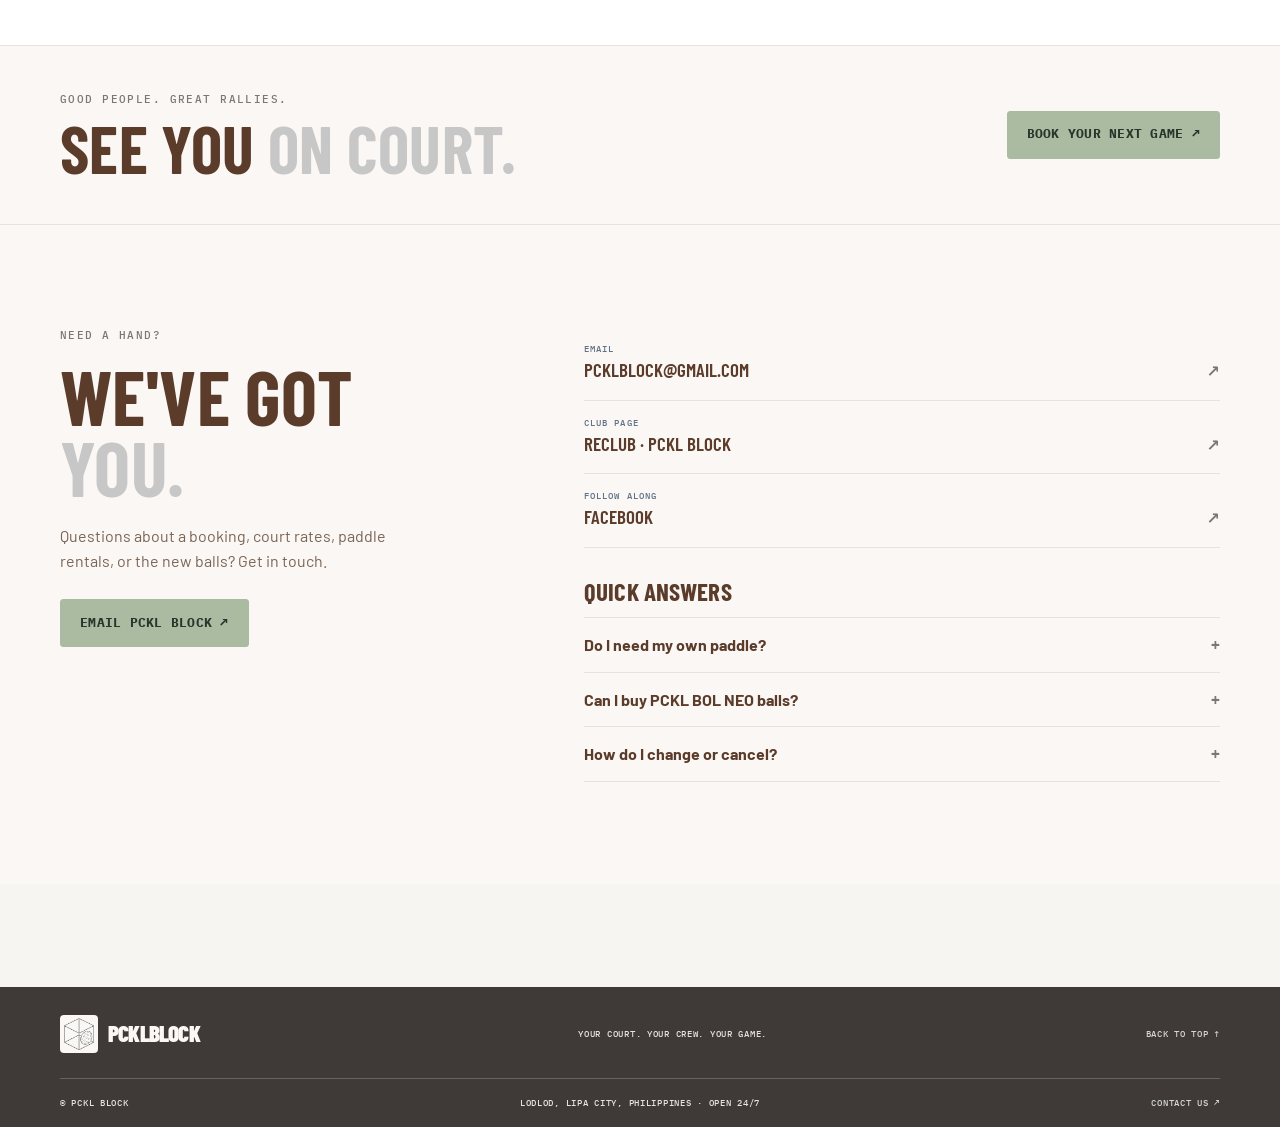
==== commit a8b9ae72: "Add files via upload" ====
--- a/index.html
+++ b/index.html
@@ -16,7 +16,7 @@
 <header class="site-header">
   <div class="container nav-wrap">
     <a class="brand" href="#top" aria-label="PCKL BLOCK home"><img class="brand-logo" src="assets/pcklblock-logo-mark.png" alt=""><span class="brand-word">PCKLBLOCK</span></a>
-    <button class="menu-toggle" aria-expanded="false" aria-controls="main-nav" aria-label="Toggle navigation"><span></span><span></span><span></span></button>
+    <button class="menu-toggle" aria-expanded="false" aria-controls="main-nav" aria-label="Toggle navigation"></button>
     <nav id="main-nav" class="main-nav" aria-label="Main navigation">
       <a href="#book">Book a court</a><a href="#rates">Rates</a><a href="#basics">Rules for beginners</a><a href="#locations">Locations</a><a href="#neo">NEO balls</a>
     </nav>
@@ -26,10 +26,10 @@
 
 <main id="main">
 <section class="hero" id="top">
-  <div class="hero-glow"></div>
+  
   <div class="container hero-grid">
     <div class="hero-copy">
-      <p class="eyebrow"><span class="pulse"></span> LODLOD · LIPA CITY · OPEN 24/7</p>
+      <p class="eyebrow"> LODLOD · LIPA CITY · OPEN 24/7</p>
       <h1>YOUR COURT.<br>YOUR CREW.<br><span>YOUR GAME.</span></h1>
       <p class="hero-lede">Good games start here. Book your court, bring your people, and get into the rally—any time of day.</p>
       <div class="hero-actions"><a class="button button-lime" href="#book">Book a court <span aria-hidden="true">↗</span></a><a class="text-link" href="#basics">New to pickleball? Start here <span aria-hidden="true">↓</span></a></div>
@@ -38,7 +38,7 @@
     <div class="hero-visual">
       <div class="visual-frame"><img src="assets/venue-photo.jpg" alt="Pickleball paddles and perforated balls on a court"><div class="image-stamp"><span>PLAY</span><b>YOUR<br>WAY.</b></div></div>
       <div class="hero-side-note">PICKLEBALL<br>WITHOUT THE FUSS <span>↙</span></div>
-      <div class="court-lines" aria-hidden="true"></div>
+      
     </div>
   </div>
 </section>
@@ -51,25 +51,47 @@
  <div class="container">
   <div class="section-heading"><div><p class="eyebrow">01 / RESERVE YOUR SLOT</p><h2>BOOK THE <span>COURT.</span></h2></div><p>Choose a date and available start time in the calendar. Your game plan starts right here.</p></div>
   <div class="booking-layout">
-   <div class="calendar-card"><div class="card-topline"><span class="live-dot"></span><span>LIVE BOOKING CALENDAR</span><span class="open-tag">OPEN 24/7</span></div><div class="calendar-frame"><iframe title="PCKL BLOCK court booking calendar" src="https://calendar.google.com/calendar/appointments/schedules/AcZssZ33MS-bs9n5HeXCeqqjGtUNcTDtcI3tjPMm9RvrgCC8sg1Amd3xCSAu9r1rN7k6KnxW2vTR-kkW?gv=true" loading="lazy"></iframe></div><div class="calendar-fallback">Calendar not loading? <a href="https://calendar.google.com/calendar/appointments/schedules/AcZssZ33MS-bs9n5HeXCeqqjGtUNcTDtcI3tjPMm9RvrgCC8sg1Amd3xCSAu9r1rN7k6KnxW2vTR-kkW?gv=true" target="_blank" rel="noopener">Open the booking page in a new tab ↗</a></div></div>
+   <div class="calendar-card"><div class="card-topline"><span>LIVE BOOKING CALENDAR</span><span class="open-tag">OPEN 24/7</span></div><div class="calendar-frame"><iframe title="PCKL BLOCK court booking calendar" src="https://calendar.google.com/calendar/appointments/schedules/AcZssZ33MS-bs9n5HeXCeqqjGtUNcTDtcI3tjPMm9RvrgCC8sg1Amd3xCSAu9r1rN7k6KnxW2vTR-kkW?gv=true" loading="lazy"></iframe></div><div class="calendar-fallback">Calendar not loading? <a href="https://calendar.google.com/calendar/appointments/schedules/AcZssZ33MS-bs9n5HeXCeqqjGtUNcTDtcI3tjPMm9RvrgCC8sg1Amd3xCSAu9r1rN7k6KnxW2vTR-kkW?gv=true" target="_blank" rel="noopener">Open the booking page in a new tab ↗</a></div></div>
    <aside class="booking-aside">
-    <div class="info-card rate-card" id="rates"><p class="eyebrow">COURT RATES</p><h3>Simple. Clear. Per hour.</h3>
+    <div class="info-card rate-card"><p class="eyebrow">COURT RATES</p><h3>Simple. Clear. Per hour.</h3>
       <div class="rate-line"><div><strong>Weekdays</strong><span>12 MN – 5 PM</span></div><b>₱400<small>/hr</small></b></div>
       <div class="rate-line"><div><strong>Weekdays</strong><span>5 PM – 12 MN</span></div><b>₱500<small>/hr</small></b></div>
       <div class="rate-line"><div><strong>Weekends & holidays</strong><span>12 MN – 8 AM</span></div><b>₱400<small>/hr</small></b></div>
       <div class="rate-line"><div><strong>Weekends & holidays</strong><span>8 AM – 12 MN</span></div><b>₱500<small>/hr</small></b></div>
       <p class="fine-print">Rates are in Philippine pesos. Weekend rates also apply on holidays.</p>
     </div>
-    <div class="info-card gear-pricing-card" id="gear-pricing"><p class="eyebrow">GEAR & RENTALS</p><h3>Bring your game.</h3>
-      <div class="rate-line"><div><strong>Paddle rental</strong><span>Per paddle · let us know in your booking note</span></div><b>₱100<small>/each</small></b></div>
-      <div class="rate-line"><div><strong>PCKL BOL NEO</strong><span>Our featured pickleball · ask about current stock</span></div><a class="text-link" href="mailto:pcklblock@gmail.com?subject=PCKL%20BOL%20NEO%20price%20and%20availability">Ask price ↗</a></div>
-      <p class="fine-print">PCKL BOL NEO replaces our previous ball listing. Contact us to confirm current price and availability.</p>
-    </div>
-    <div class="info-card"><p class="eyebrow">HOW IT WORKS</p><ol class="steps"><li><span>01</span><div><strong>Pick a slot</strong><p>Choose your date and start time in the calendar.</p></div></li><li><span>02</span><div><strong>Confirm your booking</strong><p>Enter your name and email. Look for the confirmation and calendar invite.</p></div></li><li><span>03</span><div><strong>Pay to secure it</strong><p>Pay by GCash and email your receipt screenshot to us.</p></div></li></ol><a class="button button-lime button-full" href="#payment">See payment steps ↓</a></div>
+     <div class="info-card"><p class="eyebrow">HOW IT WORKS</p><ol class="steps"><li><span>01</span><div><strong>Pick a slot</strong><p>Choose your date and start time in the calendar.</p></div></li><li><span>02</span><div><strong>Confirm your booking</strong><p>Enter your name and email. Look for the confirmation and calendar invite.</p></div></li><li><span>03</span><div><strong>Pay to secure it</strong><p>Pay by GCash and email your receipt screenshot to us.</p></div></li></ol><a class="button button-lime button-full" href="#payment">See payment steps ↓</a></div>
    </aside>
   </div>
  </div>
 </section>
+
+<section class="section pricing-section" id="rates">
+ <div class="container">
+  <div class="section-heading">
+   <div><p class="eyebrow">COURT TIME & GEAR</p><h2>PRICING & <span>RENTALS.</span></h2></div>
+   <p>Clear rates for your next game. Reserve your court, rent a paddle, and grab a PCKL BOL NEO ball.</p>
+  </div>
+  <div class="pricing-grid">
+   <div class="info-card rate-card pricing-court-card">
+    <p class="eyebrow">COURT RATES</p><h3>Simple. Clear. Per hour.</h3>
+    <div class="rate-line"><div><strong>Weekdays</strong><span>12 MN – 5 PM</span></div><b>₱400<small>/hr</small></b></div>
+    <div class="rate-line"><div><strong>Weekdays</strong><span>5 PM – 12 MN</span></div><b>₱500<small>/hr</small></b></div>
+    <div class="rate-line"><div><strong>Weekends & holidays</strong><span>12 MN – 8 AM</span></div><b>₱400<small>/hr</small></b></div>
+    <div class="rate-line"><div><strong>Weekends & holidays</strong><span>8 AM – 12 MN</span></div><b>₱500<small>/hr</small></b></div>
+    <p class="fine-print">Rates are in Philippine pesos. Weekend rates also apply on holidays.</p>
+   </div>
+   <div class="info-card gear-pricing-card" id="gear-pricing">
+    <p class="eyebrow">GEAR & RENTALS</p><h3>Bring your game.</h3>
+    <div class="rate-line"><div><strong>Paddle rental</strong><span>Per paddle · mention it in your booking note</span></div><b>₱100<small>/each</small></b></div>
+    <div class="rate-line discontinued-line"><div><span>Discontinued · replaced by PCKL BOL NEO</span></div><span class="status-label">DISCONTINUED</span></div>
+    <div class="rate-line neo-price-line"><div><strong>PCKL BOL NEO</strong><span>Replacement ball · available for purchase</span></div><b>₱100<small>/each</small></b></div>
+    
+    <a class="button button-lime button-full" href="#book">Book a court ↗</a>
+   </div>
+  </div>
+ </div>
+
 
 <section class="payment-section" id="payment"><div class="container payment-grid">
  <div class="payment-copy"><p class="eyebrow">LOCK IN YOUR GAME</p><h2>BOOK IT.<br><span>PAY IT.</span><br>PLAY IT.</h2><p>Once you've booked your time, use GCash to complete payment. Your slot is secured once we receive your payment.</p>
@@ -106,9 +128,9 @@
 
 <section class="community-band" id="community"><div class="container community-inner"><div><p class="eyebrow">GOOD PEOPLE. GREAT RALLIES.</p><h2>SEE YOU <span>ON COURT.</span></h2></div><a class="button button-lime" href="#book">Book your next game ↗</a></div></section>
 
-<section class="section support-section" id="support"><div class="container support-grid"><div><p class="eyebrow">NEED A HAND?</p><h2>WE'VE GOT<br><span>YOU.</span></h2><p>Questions about a booking, court rates, paddle rentals, or the new balls? Get in touch.</p><a class="button button-lime" href="mailto:pcklblock@gmail.com">Email PCKL BLOCK ↗</a></div><div class="support-details"><a href="mailto:pcklblock@gmail.com"><span>EMAIL</span><strong>pcklblock@gmail.com</strong><b>↗</b></a><a href="https://reclub.co/clubs/@pcklblock" target="_blank" rel="noopener"><span>CLUB PAGE</span><strong>ReClub · PCKL BLOCK</strong><b>↗</b></a><a href="https://www.facebook.com/p/Pcklblock-61586314826082/" target="_blank" rel="noopener"><span>FOLLOW ALONG</span><strong>Facebook</strong><b>↗</b></a><div class="faq"><h3>QUICK ANSWERS</h3><details><summary>Do I need my own paddle?</summary><p>No. Paddle rental is ₱100 each. Let us know in your booking note so we can prepare it.</p></details><details><summary>Can I buy PCKL BOL NEO balls?</summary><p>PCKL BOL NEO is our featured ball. Email us to confirm current stock and pricing.</p></details><details><summary>How do I change or cancel?</summary><p>Use the link in your booking confirmation to manage your appointment, or email us if you need help.</p></details></div></div></div></section>
+<section class="section support-section" id="support"><div class="container support-grid"><div><p class="eyebrow">NEED A HAND?</p><h2>WE'VE GOT<br><span>YOU.</span></h2><p>Questions about a booking, court rates, paddle rentals, or the new balls? Get in touch.</p><a class="button button-lime" href="mailto:pcklblock@gmail.com">Email PCKL BLOCK ↗</a></div><div class="support-details"><a href="mailto:pcklblock@gmail.com"><span>EMAIL</span><strong>pcklblock@gmail.com</strong><b>↗</b></a><a href="https://reclub.co/clubs/@pcklblock" target="_blank" rel="noopener"><span>CLUB PAGE</span><strong>ReClub · PCKL BLOCK</strong><b>↗</b></a><a href="https://www.facebook.com/p/Pcklblock-61586314826082/" target="_blank" rel="noopener"><span>FOLLOW ALONG</span><strong>Facebook</strong><b>↗</b></a><div class="faq"><h3>QUICK ANSWERS</h3><details><summary>Do I need my own paddle?</summary><p>No. Paddle rental is ₱100 each. Let us know in your booking note so we can prepare it.</p></details><details><summary>Can I buy PCKL BOL NEO balls?</summary></details><details><summary>How do I change or cancel?</summary><p>Use the link in your booking confirmation to manage your appointment, or email us if you need help.</p></details></div></div></div></section>
 </main>
-<footer class="site-footer"><div class="container footer-top"><a class="brand" href="#top"><img class="brand-logo" src="assets/pcklblock-logo-mark.png" alt=""><span class="brand-word">PCKLBLOCK</span></a><p>YOUR COURT. YOUR CREW. YOUR GAME.</p><a href="#top" class="back-top">BACK TO TOP ↑</a></div><div class="container footer-bottom"><span>© <span id="year"></span> PCKL BLOCK</span><span>LODLOD, LIPA CITY, PHILIPPINES · OPEN 24/7</span><a href="mailto:pcklblock@gmail.com">CONTACT US ↗</a></div></footer>
+<footer class="site-footer"><div class="container footer-top"><a class="brand" href="#top"><img class="brand-logo" src="assets/pcklblock-logo-mark.png" alt=""><span class="brand-word">PCKLBLOCK</span></a><p>YOUR COURT. YOUR CREW. YOUR GAME.</p><a href="#top" class="back-top">BACK TO TOP ↑</a></div><div class="container footer-bottom"><span>©  PCKL BLOCK</span><span>LODLOD, LIPA CITY, PHILIPPINES · OPEN 24/7</span><a href="mailto:pcklblock@gmail.com">CONTACT US ↗</a></div></footer>
 <script>
 const menuButton = document.querySelector('.menu-toggle');
 const nav = document.querySelector('#main-nav');
--- a/styles.css
+++ b/styles.css
@@ -67,11 +67,11 @@
 :root{--lime:#C7C7C7;--lime-2:#D5D5D5}
 .hero{color:#5b3b2a;background:radial-gradient(ellipse at 78% 45%,rgba(191,216,176,.34),transparent 45%),linear-gradient(125deg,#fff 0%,#faf7f4 100%)}
 .hero h1{color:#5b3b2a}
-.hero h1 span,.section-heading h2 span{color:#587B4F}
-.hero .eyebrow,.hero .hero-side-note span,.court-lines{color:#587B4F}
+.hero h1 span,.section-heading h2 span{color:#7B7772}
+.hero .eyebrow,.hero .hero-side-note span,.court-lines{color:#7B7772}
 .hero .pulse,.hero .live-dot{background:#C7C7C7;box-shadow:0 0 0 4px rgba(191,216,176,.38)}
 .hero .hero-meta strong{color:#5b3b2a}
-.hero .hero-meta .rate-unit{color:#587B4F}
+.hero .hero-meta .rate-unit{color:#7B7772}
 .image-stamp{background:#C7C7C7;color:#30271f;box-shadow:0 8px 24px rgba(40,35,26,.16)}
 .image-stamp span{color:#354A35}
 .button-lime{background:#C7C7C7;color:#293A2A;border-color:#C7C7C7}
@@ -80,8 +80,8 @@
 .booking-strip .mini-label{color:#354A35}
 .booking-strip .button-dark{background:#5b3b2a;color:#fff;border-color:#5b3b2a}
 .booking-strip .button-dark:hover{background:#704a34}
-.eyebrow,.mini-label{color:#587B4F}
-.rule-number,.rule-icon,.rule-tag,.support-details>a b,.faq summary:after{color:#587B4F}
+.eyebrow,.mini-label{color:#7B7772}
+.rule-number,.rule-icon,.rule-tag,.support-details>a b,.faq summary:after{color:#7B7772}
 .rule-icon{border-color:rgba(143,177,127,.75)}
 .rule-cta{background:#C7C7C7;color:#293A2A}
 .rule-cta .eyebrow,.rule-cta p:not(.eyebrow){color:#354A35}
@@ -90,10 +90,10 @@
 .location-next .location-details .eyebrow,.coming-soon,.location-next .text-link{color:#D5D5D5}
 .next-pattern{background:linear-gradient(130deg,#C7C7C7,#5b3b2a)}
 .neo-sticker,.neo-image-caption{background:#C7C7C7;color:#293A2A}
-.feature-list>div>span{color:#587B4F}
+.feature-list>div>span{color:#7B7772}
 .back-top,.footer-bottom a{color:#D5D5D5}
-.main-nav a:hover,.text-link:hover{color:#587B4F}
-@media(max-width:780px){.main-nav{background:#faf7f4}.main-nav a{color:#5b3b2a}.main-nav a:hover{color:#587B4F}.menu-toggle span{background:#5b3b2a}}
+.main-nav a:hover,.text-link:hover{color:#7B7772}
+@media(max-width:780px){.main-nav{background:#faf7f4}.main-nav a{color:#5b3b2a}.main-nav a:hover{color:#7B7772}.menu-toggle span{background:#5b3b2a}}
 
 
 /* Footer brand contrast: readable wordmark on the dark footer */
@@ -111,7 +111,7 @@
 .site-footer .brand-logo{background:#FAF7F4;border-radius:4px;padding:2px}
 .button-lime,.booking-strip,.rule-cta,.location-status,.neo-sticker,.neo-image-caption,.image-stamp{background-color:#C7C7C7;color:#293A2A;border-color:#C7C7C7}
 .button-lime:hover{background-color:#D5D5D5;border-color:#D5D5D5;color:#293A2A}
-.hero h1 span,.section-heading h2 span,.eyebrow,.mini-label,.rule-number,.rule-icon,.rule-tag,.feature-list>div>span,.support-details>a b,.faq summary:after,.main-nav a:hover,.text-link:hover{color:#587B4F}
+.hero h1 span,.section-heading h2 span,.eyebrow,.mini-label,.rule-number,.rule-icon,.rule-tag,.feature-list>div>span,.support-details>a b,.faq summary:after,.main-nav a:hover,.text-link:hover{color:#7B7772}
 .hero .pulse,.hero .live-dot,.location-status i{background:#C7C7C7;box-shadow:0 0 0 4px rgba(191,216,176,.38)}
 .rule-icon{border-color:rgba(143,177,127,.75)}
 .booking-strip .mini-label,.rule-cta .eyebrow,.rule-cta p:not(.eyebrow),.image-stamp span{color:#354A35}
@@ -133,3 +133,61 @@
 .gear-pricing-card .rate-line span{max-width:230px}
 .gear-pricing-card .rate-line .text-link{white-space:nowrap;font-weight:700}
 @media(max-width:520px){.gear-pricing-card .rate-line{align-items:flex-start}.gear-pricing-card .rate-line span{max-width:190px}}
+
+
+/* Muted grey-sage accent: soft green, never neon */
+:root{--sage:#AABBA2;--sage-ink:#7B7772;--sage-hover:#BDCCB6}
+.button-lime,.booking-strip,.rule-cta,.location-status,.neo-sticker,.neo-image-caption,.image-stamp{background-color:var(--sage);border-color:var(--sage);color:#29352B}
+.button-lime:hover{background-color:var(--sage-hover);border-color:var(--sage-hover);color:#29352B}
+.hero h1 span,.section-heading h2 span,.eyebrow,.mini-label,.rule-number,.rule-icon,.rule-tag,.feature-list>div>span,.support-details>a b,.faq summary:after,.main-nav a:hover,.text-link:hover{color:var(--sage-ink)}
+.hero .pulse,.hero .live-dot,.location-status i{background:var(--sage);box-shadow:0 0 0 4px rgba(170,187,162,.28)}
+.rule-icon{border-color:rgba(113,133,107,.6)}
+.booking-strip .mini-label,.rule-cta .eyebrow,.rule-cta p:not(.eyebrow),.image-stamp span{color:#354435}
+.gear-pricing-card .discontinued-line{opacity:.76}
+.gear-pricing-card .status-label{font:600 10px/1.3 var(--mono);letter-spacing:.04em;color:#7b7772;border:1px solid #c8c2bc;padding:5px 7px;white-space:nowrap}
+.gear-pricing-card .neo-price-line{background:rgba(170,187,162,.17);margin:8px -12px;padding:12px;border-radius:4px}
+.gear-pricing-card .neo-price-line> b{color:var(--sage-ink);font-size:22px;white-space:nowrap}
+.gear-pricing-card .neo-price-line small{font-size:11px}
+@media(max-width:520px){.gear-pricing-card .status-label{font-size:9px;padding:4px 5px}.gear-pricing-card .neo-price-line{margin-inline:-6px;padding:10px 6px}}
+
+
+/* Final contrast correction: all accent typography uses the site's neutral gray */
+.hero h1 span,
+.section-heading h2 span,
+.eyebrow,
+.mini-label,
+.rule-number,
+.rule-icon,
+.rule-tag,
+.feature-list>div>span,
+.support-details>a b,
+.faq summary:after,
+.main-nav a:hover,
+.text-link:hover,
+.hero .eyebrow,
+.hero .hero-side-note span,
+.hero .hero-meta .rate-unit {
+  color: #7B7772 !important;
+}
+.pricing-section{background:#F7F5F2;color:#5B3B2A}
+.pricing-grid{display:grid;grid-template-columns:1fr 1fr;gap:18px;align-items:start}
+.pricing-grid .info-card{height:100%;color:#5B3B2A}
+.pricing-grid .info-card h3{color:#5B3B2A}
+.pricing-grid .rate-line>b{color:#5B3B2A}
+.pricing-grid .rate-line small{color:#7B7772}
+.pricing-grid .neo-price-line{background:#E9E7E2;margin:8px -12px;padding:12px;border-radius:4px}
+.pricing-grid .neo-price-line>b{color:#5B3B2A!important;font-size:24px}
+.pricing-grid .status-label{font:600 10px/1.3 var(--mono);letter-spacing:.04em;color:#7B7772;border:1px solid #C7C3BD;padding:5px 7px;white-space:nowrap}
+.pricing-grid .discontinued-line{opacity:.82}
+.pricing-grid .button-lime{margin-top:12px}
+@media(max-width:780px){.pricing-grid{grid-template-columns:1fr}}
+
+
+/* Booking section spacing refinement: stretch the calendar card to align with the right column and let the embed fill available height. */
+.booking-layout{align-items:stretch;}
+.booking-layout > .calendar-card{display:grid;grid-template-rows:auto minmax(0,1fr) auto;min-height:0;height:100%;}
+.booking-layout > .calendar-card .calendar-frame{height:auto;min-height:610px;}
+.booking-layout > .calendar-card .calendar-frame iframe{height:100%;min-height:610px;}
+.booking-layout > .booking-aside{align-content:stretch;}
+@media(max-width:1000px){.booking-layout > .calendar-card .calendar-frame,.booking-layout > .calendar-card .calendar-frame iframe{min-height:580px;}}
+@media(max-width:780px){.booking-layout{align-items:initial;}.booking-layout > .calendar-card{height:auto;}.booking-layout > .calendar-card .calendar-frame,.booking-layout > .calendar-card .calendar-frame iframe{min-height:570px;}}
